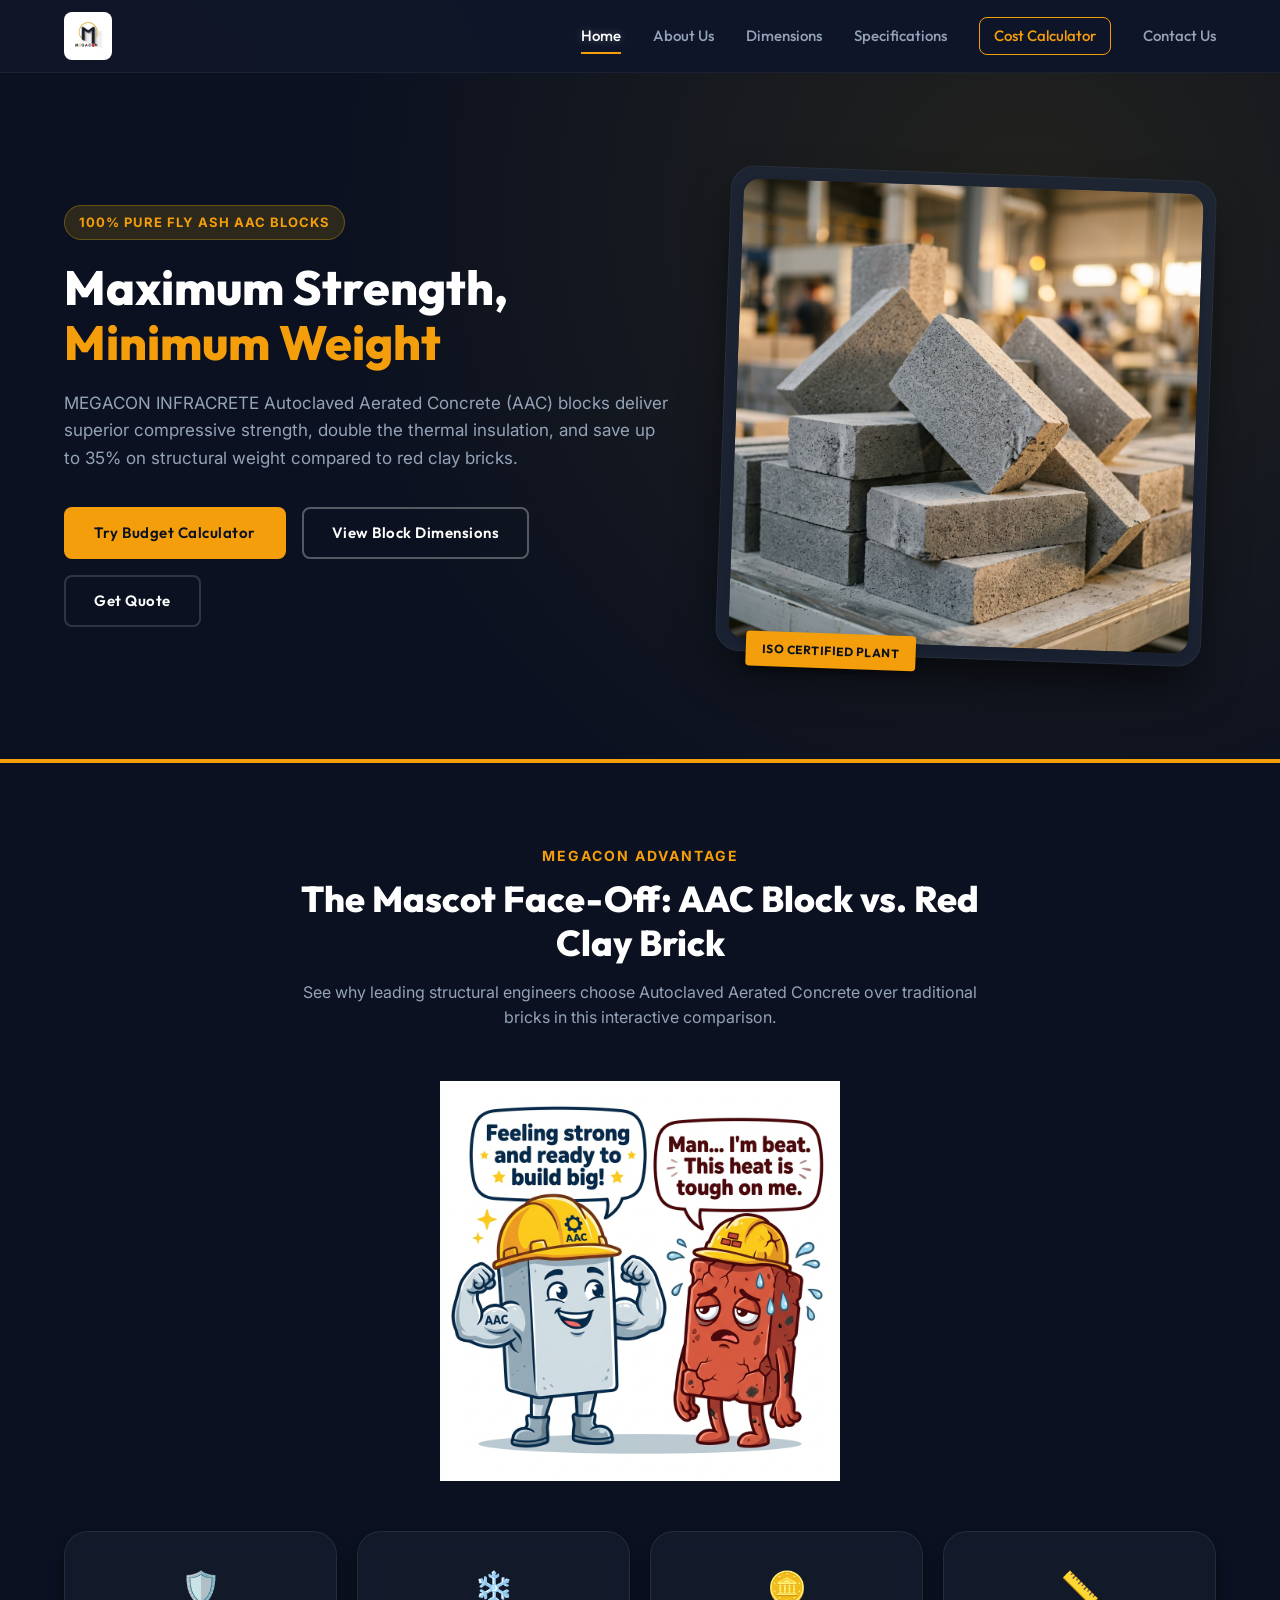
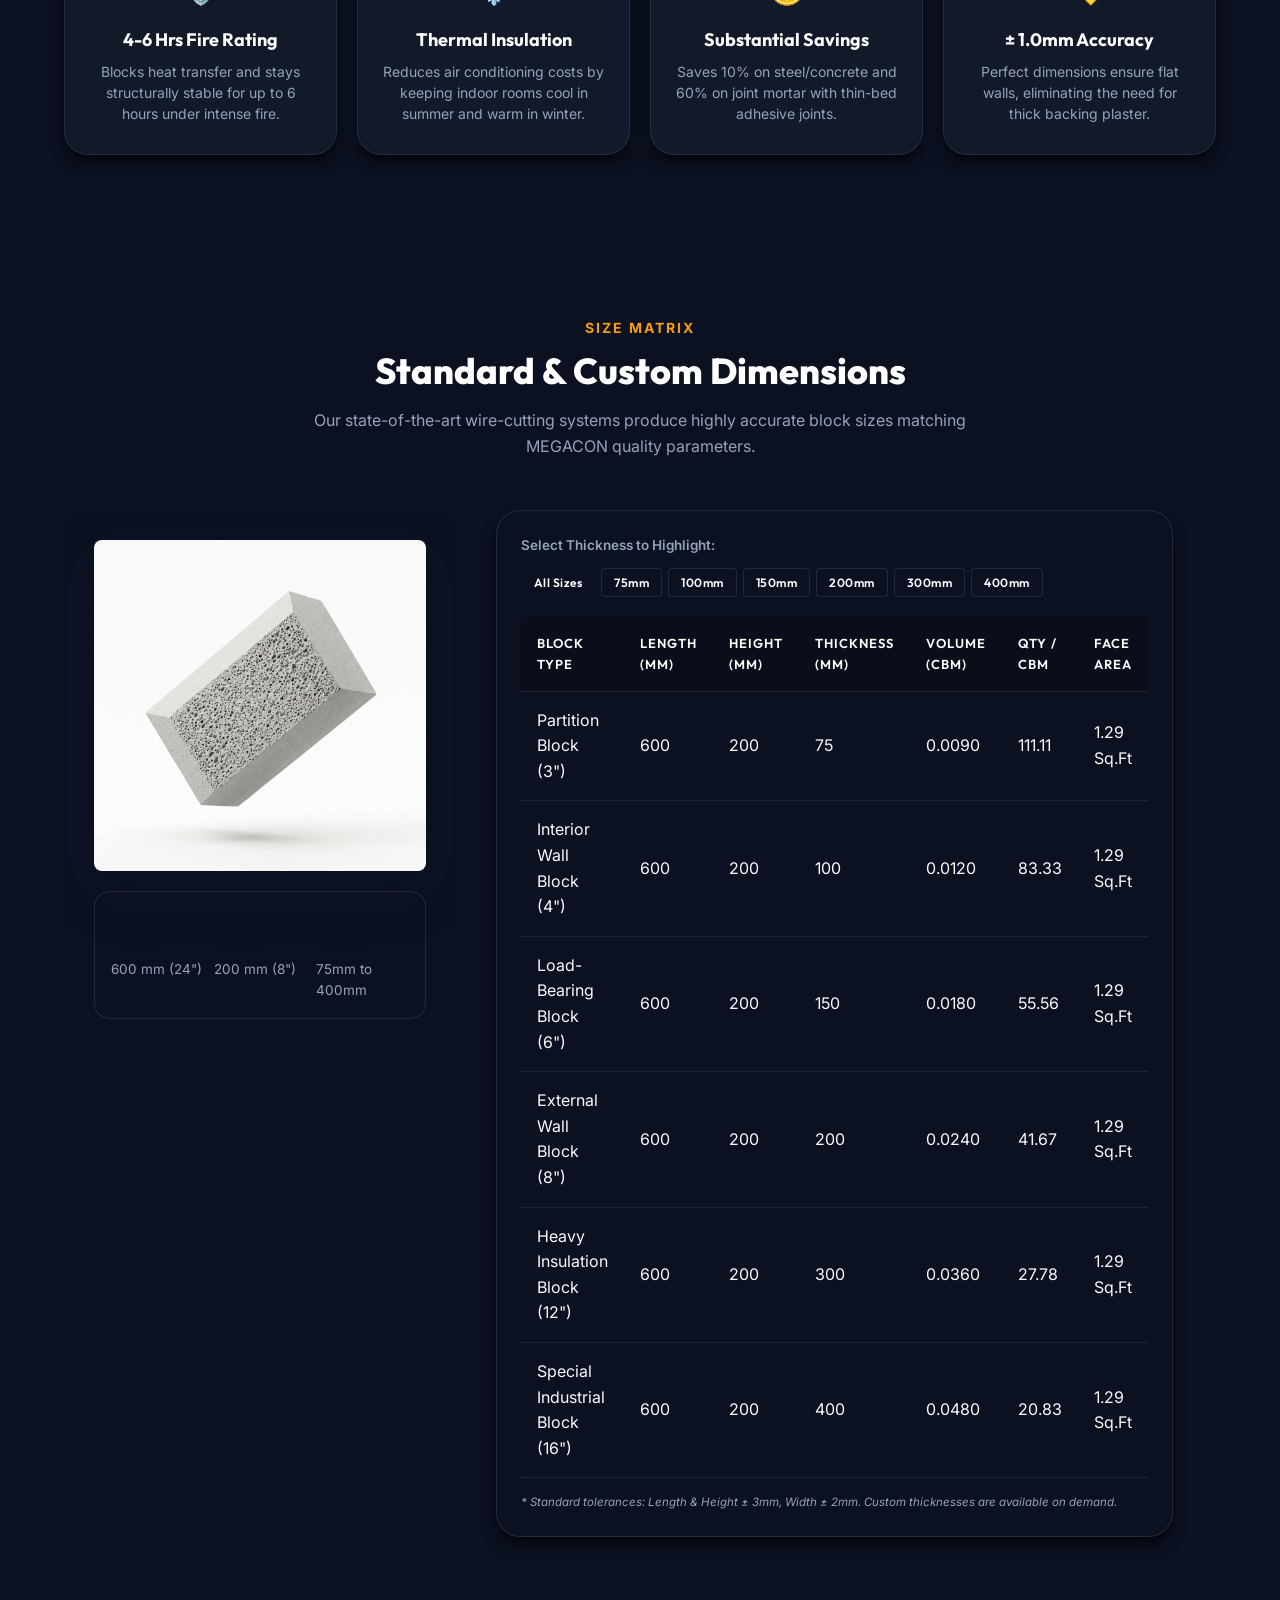
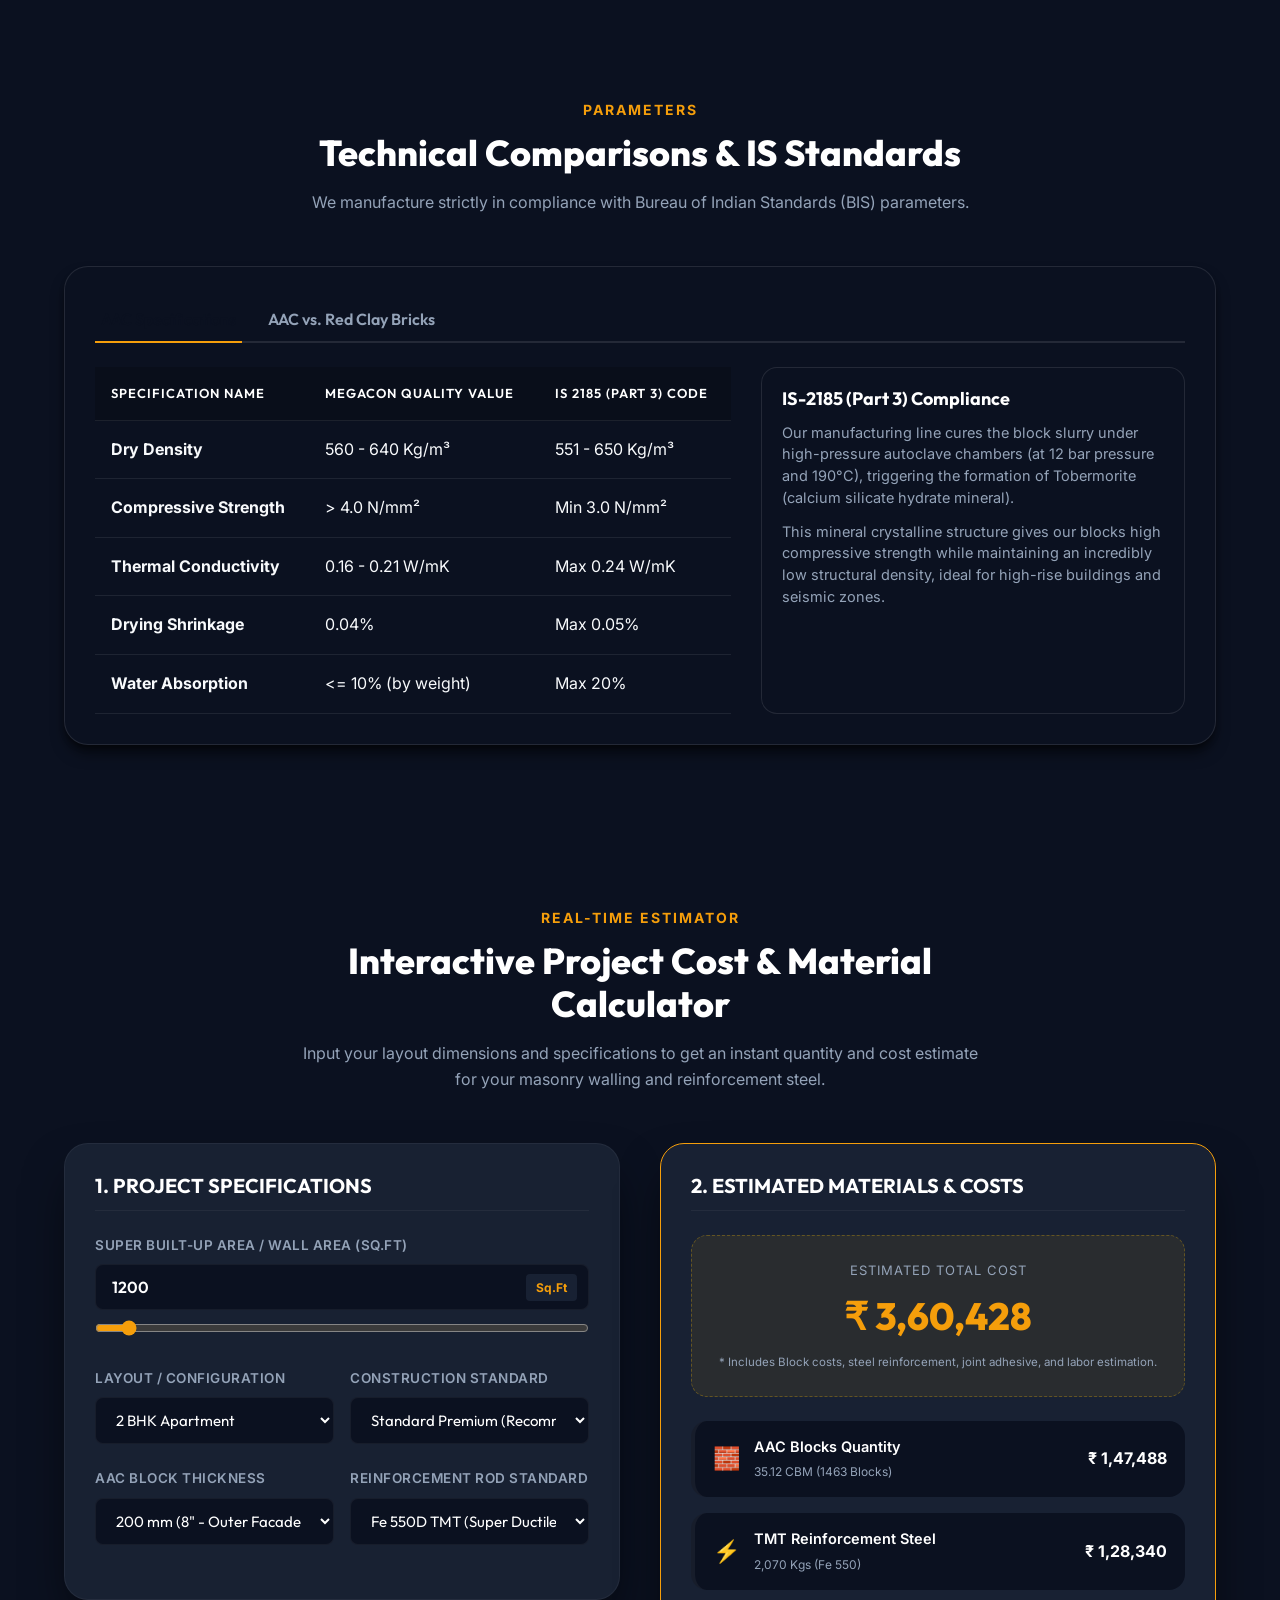
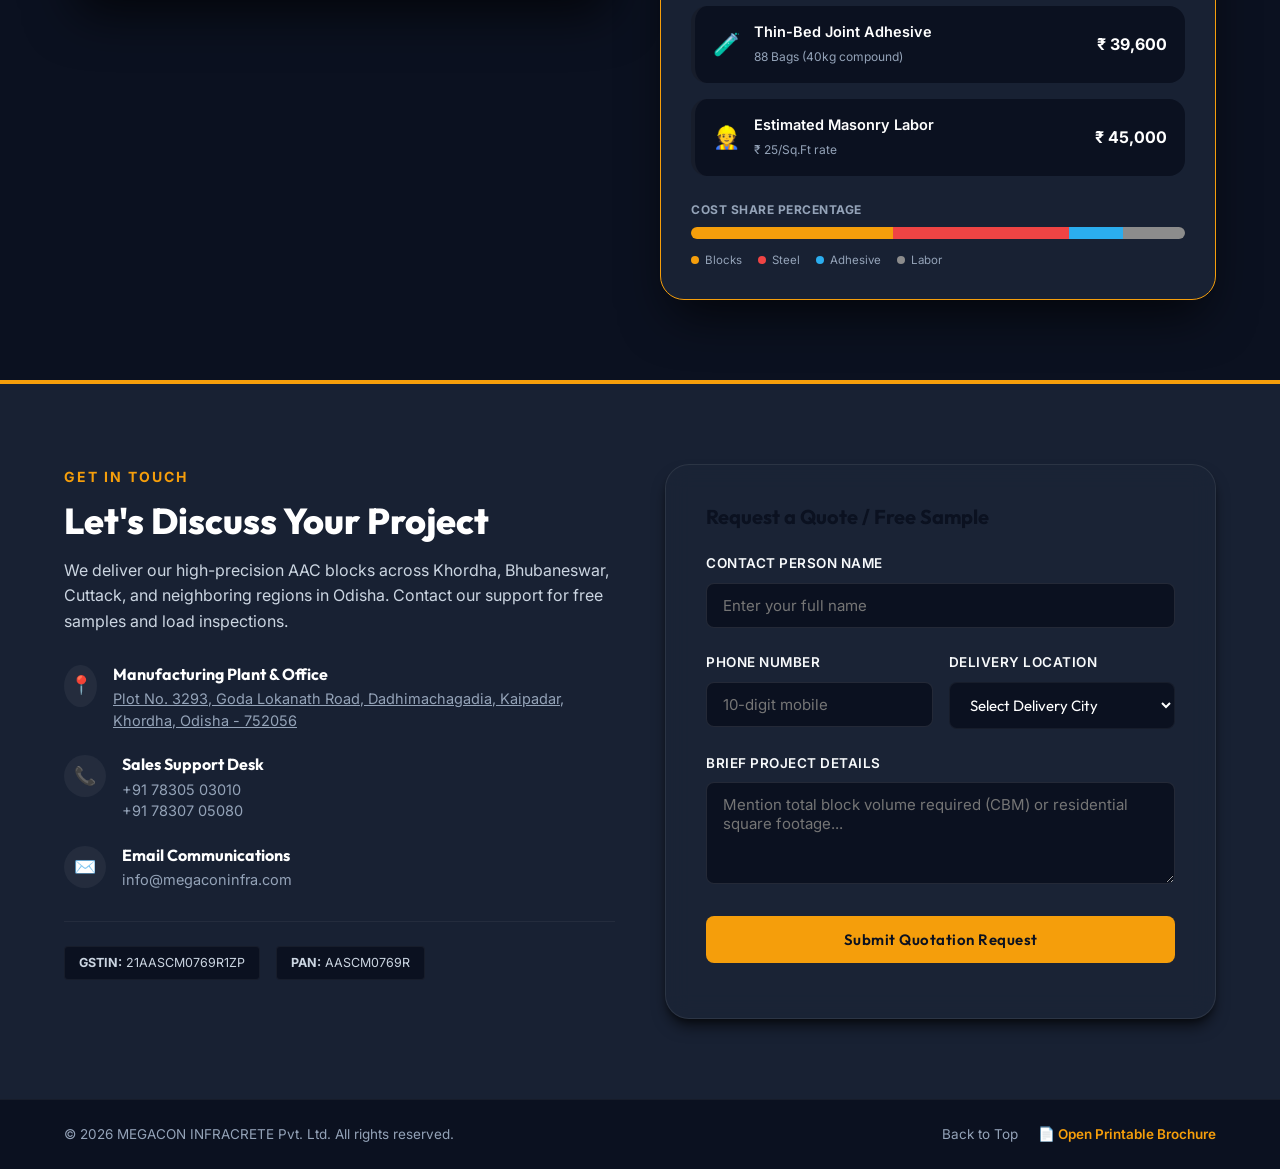
==== index.html @ b3fc3341 "Restrict phone field to only numbers" ====
<!DOCTYPE html>
<html lang="en">
<head>
  <meta charset="UTF-8">
  <meta name="viewport" content="width=device-width, initial-scale=1.0">
  <meta name="description" content="MEGACON INFRACRETE Pvt. Ltd. - Autoclaved Aerated Concrete (AAC) Blocks Manufacturer in Khordha, Odisha. High Compressive Strength & Thermal Insulation.">
  <title>MEGACON INFRACRETE | Premium AAC Blocks Manufacturer</title>
  <!-- Google Fonts -->
  <link rel="preconnect" href="https://fonts.googleapis.com">
  <link rel="preconnect" href="https://fonts.gstatic.com" crossorigin>
  <link href="https://fonts.googleapis.com/css2?family=Outfit:wght@300;400;500;600;700;800&family=Inter:wght@300;400;500;600;700&display=swap" rel="stylesheet">
  <!-- Stylesheet -->
  <link rel="stylesheet" href="./css/style.css">
</head>
<body>

  <!-- Header / Navigation -->
  <header class="main-header">
    <div class="container header-container">
      <a href="#" class="logo-link">
        <img src="./assets/logo.jpeg" alt="MEGACON INFRACRETE Logo" class="nav-logo" id="logo-img">
      </a>
      <nav class="navbar" id="navbar">
        <a href="#hero" class="nav-item active">Home</a>
        <a href="#about" class="nav-item">About Us</a>
        <a href="#products" class="nav-item">Dimensions</a>
        <a href="#tech-specs" class="nav-item">Specifications</a>
        <a href="#calculator" class="nav-item calc-nav-btn">Cost Calculator</a>
        <a href="#contact" class="nav-item">Contact Us</a>
      </nav>
      <button class="menu-toggle" id="menu-toggle" aria-label="Toggle menu">
        <span></span>
        <span></span>
        <span></span>
      </button>
    </div>
  </header>

  <!-- Premium Background Orbs -->
  <div class="bg-orb orb-1"></div>
  <div class="bg-orb orb-2"></div>
  
  <!-- Hero Section -->
  <section class="hero-section glass-section" id="hero">
    <div class="hero-bg-overlay"></div>
    <div class="container hero-container">
      <div class="hero-content">
        <span class="hero-badge">100% Pure Fly Ash AAC Blocks</span>
        <h1 class="hero-title">Maximum Strength, <br><span class="highlight-text">Minimum Weight</span></h1>
        <p class="hero-description">MEGACON INFRACRETE Autoclaved Aerated Concrete (AAC) blocks deliver superior compressive strength, double the thermal insulation, and save up to 35% on structural weight compared to red clay bricks.</p>
        <div class="hero-actions">
          <a href="#calculator" class="btn btn-primary">Try Budget Calculator</a>
          <a href="#products" class="btn btn-outline">View Block Dimensions</a>
          <a href="#contact" class="btn btn-outline" style="border-color: rgba(255,255,255,0.15);">Get Quote</a>
        </div>
      </div>
      <div class="hero-visual">
        <div class="hero-card">
          <img src="./assets/hero_blocks_premium.png" alt="MEGACON Premium AAC Blocks Stack" class="hero-img">
          <div class="hero-card-badge">ISO Certified Plant</div>
        </div>
      </div>
    </div>
  </section>

  <!-- Mascot Comparison Section -->
  <section class="mascot-section fade-in glass-section" id="about">
    <div class="container">
      <div class="section-header text-center">
        <span class="section-subtitle">MEGACON Advantage</span>
        <h2 class="section-title">The Mascot Face-Off: AAC Block vs. Red Clay Brick</h2>
        <p class="section-description">See why leading structural engineers choose Autoclaved Aerated Concrete over traditional bricks in this interactive comparison.</p>
      </div>

      <!-- Mascot Image Only -->
      <div class="mascot-image-only-container" style="display: flex; justify-content: center; align-items: center; width: 100%; margin-bottom: 50px;">
        <img src="./assets/mascot_conversation.png" alt="MEGACON Mascots Conversation" style="max-width: 100%; max-height: 400px; object-fit: contain;">
      </div>

      <!-- Feature Rings -->
      <div class="features-grid">
        <div class="feature-card">
          <div class="feature-icon">🛡️</div>
          <h3>4-6 Hrs Fire Rating</h3>
          <p>Blocks heat transfer and stays structurally stable for up to 6 hours under intense fire.</p>
        </div>
        <div class="feature-card">
          <div class="feature-icon">❄️</div>
          <h3>Thermal Insulation</h3>
          <p>Reduces air conditioning costs by keeping indoor rooms cool in summer and warm in winter.</p>
        </div>
        <div class="feature-card">
          <div class="feature-icon">🪙</div>
          <h3>Substantial Savings</h3>
          <p>Saves 10% on steel/concrete and 60% on joint mortar with thin-bed adhesive joints.</p>
        </div>
        <div class="feature-card">
          <div class="feature-icon">📏</div>
          <h3>&plusmn; 1.0mm Accuracy</h3>
          <p>Perfect dimensions ensure flat walls, eliminating the need for thick backing plaster.</p>
        </div>
      </div>
    </div>
  </section>

  <!-- Dimensions Section -->
  <section class="products-section fade-in glass-section" id="products">
    <div class="container">
      <div class="section-header text-center">
        <span class="section-subtitle">Size Matrix</span>
        <h2 class="section-title">Standard & Custom Dimensions</h2>
        <p class="section-description">Our state-of-the-art wire-cutting systems produce highly accurate block sizes matching MEGACON quality parameters.</p>
      </div>

      <div class="dimensions-interactive-grid">
        <div class="dimensions-visual-card transparent-bg">
          <img src="./assets/aac_block_transparent.png" alt="AAC Block Dimensions" class="block-visual transparent-block">
          <div class="block-details-overlay">
            <h4>MEGACON Block Spec</h4>
            <ul>
              <li><strong>Length:</strong> 600 mm (24")</li>
              <li><strong>Height:</strong> 200 mm (8")</li>
              <li><strong>Widths:</strong> 75mm to 400mm</li>
            </ul>
          </div>
        </div>

        <div class="dimensions-table-card">
          <div class="table-actions">
            <span class="table-info-txt">Select Thickness to Highlight:</span>
            <div class="btn-group-toggle" id="dimension-select-btns">
              <button class="btn btn-xs active" data-width="all">All Sizes</button>
              <button class="btn btn-xs" data-width="75">75mm</button>
              <button class="btn btn-xs" data-width="100">100mm</button>
              <button class="btn btn-xs" data-width="150">150mm</button>
              <button class="btn btn-xs" data-width="200">200mm</button>
              <button class="btn btn-xs" data-width="300">300mm</button>
              <button class="btn btn-xs" data-width="400">400mm</button>
            </div>
          </div>

          <div class="table-wrapper">
            <table class="data-table" id="dimensions-table">
              <thead>
                <tr>
                  <th>Block Type</th>
                  <th>Length (mm)</th>
                  <th>Height (mm)</th>
                  <th>Thickness (mm)</th>
                  <th>Volume (CBM)</th>
                  <th>Qty / CBM</th>
                  <th>Face Area</th>
                </tr>
              </thead>
              <tbody>
                <tr data-width="75">
                  <td>Partition Block (3")</td>
                  <td>600</td>
                  <td>200</td>
                  <td>75</td>
                  <td>0.0090</td>
                  <td>111.11</td>
                  <td>1.29 Sq.Ft</td>
                </tr>
                <tr data-width="100">
                  <td>Interior Wall Block (4")</td>
                  <td>600</td>
                  <td>200</td>
                  <td>100</td>
                  <td>0.0120</td>
                  <td>83.33</td>
                  <td>1.29 Sq.Ft</td>
                </tr>
                <tr data-width="150">
                  <td>Load-Bearing Block (6")</td>
                  <td>600</td>
                  <td>200</td>
                  <td>150</td>
                  <td>0.0180</td>
                  <td>55.56</td>
                  <td>1.29 Sq.Ft</td>
                </tr>
                <tr data-width="200">
                  <td>External Wall Block (8")</td>
                  <td>600</td>
                  <td>200</td>
                  <td>200</td>
                  <td>0.0240</td>
                  <td>41.67</td>
                  <td>1.29 Sq.Ft</td>
                </tr>
                <tr data-width="300">
                  <td>Heavy Insulation Block (12")</td>
                  <td>600</td>
                  <td>200</td>
                  <td>300</td>
                  <td>0.0360</td>
                  <td>27.78</td>
                  <td>1.29 Sq.Ft</td>
                </tr>
                <tr data-width="400">
                  <td>Special Industrial Block (16")</td>
                  <td>600</td>
                  <td>200</td>
                  <td>400</td>
                  <td>0.0480</td>
                  <td>20.83</td>
                  <td>1.29 Sq.Ft</td>
                </tr>
              </tbody>
            </table>
          </div>
          <div class="table-footnote">
            * Standard tolerances: Length & Height &plusmn; 3mm, Width &plusmn; 2mm. Custom thicknesses are available on demand.
          </div>
        </div>
      </div>
    </div>
  </section>

  <!-- Technical Specs Tab Panel -->
  <section class="tech-section fade-in glass-section" id="tech-specs">
    <div class="container">
      <div class="section-header text-center">
        <span class="section-subtitle">Parameters</span>
        <h2 class="section-title">Technical Comparisons & IS Standards</h2>
        <p class="section-description">We manufacture strictly in compliance with Bureau of Indian Standards (BIS) parameters.</p>
      </div>

      <div class="tech-tab-container">
        <div class="tabs-nav">
          <button class="tab-btn active" data-target="tab-properties">AAC Specifications</button>
          <button class="tab-btn" data-target="tab-comparisons">AAC vs. Red Clay Bricks</button>
        </div>

        <div class="tab-content active" id="tab-properties">
          <div class="tab-grid">
            <div class="table-wrapper">
              <table class="data-table">
                <thead>
                  <tr>
                    <th>Specification Name</th>
                    <th>MEGACON Quality Value</th>
                    <th>IS 2185 (Part 3) Code</th>
                  </tr>
                </thead>
                <tbody>
                  <tr>
                    <td><strong>Dry Density</strong></td>
                    <td>560 - 640 Kg/m³</td>
                    <td>551 - 650 Kg/m³</td>
                  </tr>
                  <tr>
                    <td><strong>Compressive Strength</strong></td>
                    <td>&gt; 4.0 N/mm²</td>
                    <td>Min 3.0 N/mm²</td>
                  </tr>
                  <tr>
                    <td><strong>Thermal Conductivity</strong></td>
                    <td>0.16 - 0.21 W/mK</td>
                    <td>Max 0.24 W/mK</td>
                  </tr>
                  <tr>
                    <td><strong>Drying Shrinkage</strong></td>
                    <td>0.04%</td>
                    <td>Max 0.05%</td>
                  </tr>
                  <tr>
                    <td><strong>Water Absorption</strong></td>
                    <td>&lt;= 10% (by weight)</td>
                    <td>Max 20%</td>
                  </tr>
                </tbody>
              </table>
            </div>
            <div class="spec-notes-box">
              <h3>IS-2185 (Part 3) Compliance</h3>
              <p>Our manufacturing line cures the block slurry under high-pressure autoclave chambers (at 12 bar pressure and 190°C), triggering the formation of Tobermorite (calcium silicate hydrate mineral).</p>
              <p>This mineral crystalline structure gives our blocks high compressive strength while maintaining an incredibly low structural density, ideal for high-rise buildings and seismic zones.</p>
            </div>
          </div>
        </div>

        <div class="tab-content" id="tab-comparisons">
          <div class="table-wrapper">
            <table class="data-table">
              <thead>
                <tr>
                  <th>Parameters</th>
                  <th>MEGACON AAC Blocks</th>
                  <th>Conventional Red Clay Bricks</th>
                </tr>
              </thead>
              <tbody>
                <tr>
                  <td><strong>Size Precision</strong></td>
                  <td class="better-cell">Excellent (&plusmn;1.0mm variation)</td>
                  <td class="worse-cell">Poor (&plusmn;3.15mm variation)</td>
                </tr>
                <tr>
                  <td><strong>Compressive Strength</strong></td>
                  <td class="better-cell">3.5 - 4.5 N/mm² (High)</td>
                  <td class="worse-cell">2.5 - 3.0 N/mm² (Moderate)</td>
                </tr>
                <tr>
                  <td><strong>Thermal Insulation</strong></td>
                  <td class="better-cell">0.16 - 0.21 W/mK (Very Low - Insulating)</td>
                  <td class="worse-cell">0.81 W/mK (High - Conductive)</td>
                </tr>
                <tr>
                  <td><strong>Self Weight (Density)</strong></td>
                  <td class="better-cell">560 - 640 kg/m³ (Lightweight)</td>
                  <td class="worse-cell">1950 - 2000 kg/m³ (Heavyweight)</td>
                </tr>
                <tr>
                  <td><strong>Fire Resistance</strong></td>
                  <td class="better-cell">4 to 6 Hours (Based on width)</td>
                  <td class="worse-cell">Up to 2 Hours only</td>
                </tr>
                <tr>
                  <td><strong>Water Absorption</strong></td>
                  <td class="better-cell">&lt; 10% of dry weight</td>
                  <td class="worse-cell">15% - 20% of dry weight</td>
                </tr>
                <tr>
                  <td><strong>Acoustic Insulation</strong></td>
                  <td class="better-cell">Blocks 38 to 44 dB</td>
                  <td class="worse-cell">Blocks 30 to 34 dB</td>
                </tr>
              </tbody>
            </table>
          </div>
        </div>
      </div>
    </div>
  </section>

  <!-- Interactive Budget Calculator Section -->
  <section class="calculator-section fade-in glass-section" id="calculator">
    <div class="container">
      <div class="section-header text-center">
        <span class="section-subtitle">Real-Time Estimator</span>
        <h2 class="section-title">Interactive Project Cost & Material Calculator</h2>
        <p class="section-description">Input your layout dimensions and specifications to get an instant quantity and cost estimate for your masonry walling and reinforcement steel.</p>
      </div>

      <div class="calculator-container">
        <!-- Input Form Panel -->
        <div class="calc-inputs-panel">
          <h3 class="calc-panel-title">1. Project Specifications</h3>
          
          <div class="input-group">
            <label for="calc-area">Super Built-up Area / Wall Area (Sq.Ft)</label>
            <div class="input-with-badge">
              <input type="number" id="calc-area" value="1200" min="100" max="100000" step="50">
              <span class="field-badge">Sq.Ft</span>
            </div>
            <input type="range" id="calc-area-range" min="100" max="20000" step="100" value="1200" class="slider-range">
          </div>

          <div class="input-grid">
            <div class="input-group">
              <label for="calc-bhk">Layout / Configuration</label>
              <select id="calc-bhk">
                <option value="1">1 BHK Apartment</option>
                <option value="2" selected>2 BHK Apartment</option>
                <option value="3">3 BHK Apartment / House</option>
                <option value="4">4 BHK Independent House</option>
                <option value="custom">Custom Layout (Enter manually)</option>
              </select>
            </div>
            <div class="input-group">
              <label for="calc-standard">Construction Standard</label>
              <select id="calc-standard">
                <option value="economy">Economy Grade (Standard specs)</option>
                <option value="standard" selected>Standard Premium (Recommended)</option>
                <option value="luxury">Luxury / Commercial (Reinforced)</option>
              </select>
            </div>
          </div>

          <div class="input-grid" id="custom-rooms-box" style="display: none;">
            <div class="input-group">
              <label for="calc-bedrooms">Bedrooms Count</label>
              <input type="number" id="calc-bedrooms" value="2" min="1" max="20">
            </div>
            <div class="input-group">
              <label for="calc-kitchens">Kitchens Count</label>
              <input type="number" id="calc-kitchens" value="1" min="1" max="10">
            </div>
          </div>

          <div class="input-grid">
            <div class="input-group">
              <label for="calc-block-width">AAC Block Thickness</label>
              <select id="calc-block-width">
                <option value="100">100 mm (4" - Partition Walls)</option>
                <option value="150">150 mm (6" - Main Inner Walls)</option>
                <option value="200" selected>200 mm (8" - Outer Facade Walls)</option>
                <option value="300">300 mm (12" - Max Insulation)</option>
              </select>
            </div>
            <div class="input-group">
              <label for="calc-rod">Reinforcement Rod Standard</label>
              <select id="calc-rod">
                <option value="500">Fe 500 TMT (Standard)</option>
                <option value="550" selected>Fe 550D TMT (Super Ductile)</option>
                <option value="600">Fe 600 TMT (Heavy Structural)</option>
              </select>
            </div>
          </div>
        </div>

        <!-- Output Result Panel -->
        <div class="calc-results-panel">
          <h3 class="calc-panel-title text-yellow">2. Estimated Materials & Costs</h3>

          <div class="results-main-summary">
            <div class="summary-lbl">Estimated Total Cost</div>
            <div class="summary-val" id="total-price-lbl">&#8377; 1,84,600</div>
            <p class="summary-note">* Includes Block costs, steel reinforcement, joint adhesive, and labor estimation.</p>
          </div>

          <div class="results-list">
            <div class="result-item">
              <div class="result-lbl-group">
                <span class="result-icon">🧱</span>
                <div>
                  <span class="result-title">AAC Blocks Quantity</span>
                  <span class="result-detail-txt" id="block-cbm-lbl">14.4 CBM (600 Blocks)</span>
                </div>
              </div>
              <span class="result-val" id="block-price-lbl">&#8377; 57,600</span>
            </div>

            <div class="result-item">
              <div class="result-lbl-group">
                <span class="result-icon">⚡</span>
                <div>
                  <span class="result-title">TMT Reinforcement Steel</span>
                  <span class="result-detail-txt" id="steel-kg-lbl">1,820 Kgs (Fe 550D)</span>
                </div>
              </div>
              <span class="result-val" id="steel-price-lbl">&#8377; 1,00,100</span>
            </div>

            <div class="result-item">
              <div class="result-lbl-group">
                <span class="result-icon">🧪</span>
                <div>
                  <span class="result-title">Thin-Bed Joint Adhesive</span>
                  <span class="result-detail-txt" id="adhesive-bags-lbl">36 Bags (40kg each)</span>
                </div>
              </div>
              <span class="result-val" id="adhesive-price-lbl">&#8377; 16,200</span>
            </div>

            <div class="result-item">
              <div class="result-lbl-group">
                <span class="result-icon">👷</span>
                <div>
                  <span class="result-title">Estimated Masonry Labor</span>
                  <span class="result-detail-txt" id="labor-rate-lbl">&#8377; 25/Sq.Ft rate</span>
                </div>
              </div>
              <span class="result-val" id="labor-price-lbl">&#8377; 30,000</span>
            </div>
          </div>

          <!-- Cost Bar Chart -->
          <div class="cost-breakdown-chart">
            <div class="chart-header">
              <span>Cost Share Percentage</span>
            </div>
            <div class="stacked-bar">
              <div class="bar-slice bg-yellow" id="bar-slice-blocks" style="width: 30%;" title="Blocks"></div>
              <div class="bar-slice bg-red" id="bar-slice-steel" style="width: 50%;" title="Steel"></div>
              <div class="bar-slice bg-blue" id="bar-slice-adhesive" style="width: 10%;" title="Adhesive"></div>
              <div class="bar-slice bg-grey" id="bar-slice-labor" style="width: 10%;" title="Labor"></div>
            </div>
            <div class="chart-legend">
              <span class="legend-item"><span class="legend-dot bg-yellow"></span>Blocks</span>
              <span class="legend-item"><span class="legend-dot bg-red"></span>Steel</span>
              <span class="legend-item"><span class="legend-dot bg-blue"></span>Adhesive</span>
              <span class="legend-item"><span class="legend-dot bg-grey"></span>Labor</span>
            </div>
          </div>
        </div>
      </div>
    </div>
  </section>

  <!-- Contact Us Section -->
  <section class="contact-section fade-in glass-section" id="contact">
    <div class="container contact-grid">
      <div class="contact-info-panel">
        <span class="section-subtitle">Get in Touch</span>
        <h2 class="section-title text-white">Let's Discuss Your Project</h2>
        <p class="contact-p-desc">We deliver our high-precision AAC blocks across Khordha, Bhubaneswar, Cuttack, and neighboring regions in Odisha. Contact our support for free samples and load inspections.</p>

        <div class="contact-details-wrap">
          <div class="contact-detail-item">
            <span class="detail-icon">📍</span>
            <div>
              <h4>Manufacturing Plant & Office</h4>
              <p><a href="https://www.google.com/maps/search/?api=1&query=MEGACON+INFRACRETE+PVT.+LTD.+Plot+No.+3293,+Goda+Lokanath+Road,+Dadhimachagadia,+Kaipadar,+Khordha,+Odisha+-+752056" target="_blank" style="color: #94A3B8; text-decoration: underline; transition: color 0.3s;" onmouseover="this.style.color='#F59E0B'" onmouseout="this.style.color='#94A3B8'">Plot No. 3293, Goda Lokanath Road, Dadhimachagadia, Kaipadar, Khordha, Odisha - 752056</a></p>
            </div>
          </div>
          <div class="contact-detail-item">
            <span class="detail-icon">📞</span>
            <div>
              <h4>Sales Support Desk</h4>
              <p><a href="tel:+917830503010">+91 78305 03010</a></p>
              <p><a href="tel:+917830705080">+91 78307 05080</a></p>
            </div>
          </div>
          <div class="contact-detail-item">
            <span class="detail-icon">✉️</span>
            <div>
              <h4>Email Communications</h4>
              <p><a href="mailto:info@megaconinfra.com">info@megaconinfra.com</a></p>
            </div>
          </div>
        </div>

        <div class="company-tax-badges">
          <span><strong>GSTIN:</strong> 21AASCM0769R1ZP</span>
          <span><strong>PAN:</strong> AASCM0769R</span>
        </div>
      </div>

      <div class="contact-form-panel">
        <h3>Request a Quote / Free Sample</h3>
        <form class="quote-form" id="quote-form" action="https://formspree.io/f/mldnkgoe" method="POST">
          <input type="hidden" name="_subject" value="New MEGACON Quotation Request">
          <div class="input-group">
            <label for="form-name">Contact Person Name</label>
            <input type="text" id="form-name" name="name" placeholder="Enter your full name" required>
          </div>
          <div class="input-grid">
            <div class="input-group">
              <label for="form-phone">Phone Number</label>
              <input type="tel" id="form-phone" name="phone" placeholder="10-digit mobile" pattern="[0-9]{10}" title="Please enter exactly 10 digits" maxlength="10" required>
            </div>
            <div class="input-group">
              <label for="form-site">Delivery Location</label>
              <select id="form-site" name="location" required>
                <option value="" disabled selected>Select Delivery City</option>
                <option value="Bhubaneswar">Bhubaneswar</option>
                <option value="Cuttack">Cuttack</option>
                <option value="Khordha">Khordha</option>
                <option value="Puri">Puri</option>
                <option value="Rourkela">Rourkela</option>
                <option value="Berhampur">Berhampur</option>
                <option value="Sambalpur">Sambalpur</option>
                <option value="Balasore">Balasore</option>
                <option value="Bhadrak">Bhadrak</option>
                <option value="Baripada">Baripada</option>
                <option value="Jharsuguda">Jharsuguda</option>
                <option value="Angul">Angul</option>
                <option value="Nayagarh">Nayagarh</option>
                <option value="Dhenkanal">Dhenkanal</option>
                <option value="Other">Other (Odisha)</option>
              </select>
            </div>
          </div>
          <div class="input-group">
            <label for="form-requirement">Brief Project Details</label>
            <textarea id="form-requirement" name="requirement" rows="4" placeholder="Mention total block volume required (CBM) or residential square footage..." required></textarea>
          </div>
          <button type="submit" class="btn btn-primary btn-block">Submit Quotation Request</button>
        </form>
        <div class="form-feedback-message" id="form-feedback"></div>
      </div>
    </div>
  </section>

  <!-- Footer -->
  <footer class="footer-bottom">
    <div class="container footer-bottom-flex">
      <p>&copy; 2026 MEGACON INFRACRETE Pvt. Ltd. All rights reserved.</p>
      <div class="footer-bottom-links">
        <a href="#hero">Back to Top</a>
        <a href="../brochure/index.html" target="_blank" class="brochure-download-link">📄 Open Printable Brochure</a>
      </div>
    </div>
  </footer>

  <!-- Javascript -->
  <script src="./js/app.js?v=3"></script>
</body>
</html>
---- css/style.css ----
/* ==========================================================================
   MEGACON INFRACRETE DESIGN SYSTEM & BASE STYLES
   ========================================================================== */

:root {
  /* Premium Dark Glassmorphic Theme */
  --hue: 220;
  --primary-color: #0B1120;
  --primary-light: rgba(30, 41, 59, 0.7);
  --secondary-color: #F59E0B; /* Vibrant Amber */
  --secondary-light: #FCD34D;
  --accent-red: #EF4444;
  --accent-red-light: #F87171;
  
  --bg-white: #0B1120; /* Make background dark for premium look */
  --bg-light: #0B1120;
  --bg-dark-panel: rgba(15, 23, 42, 0.6);
  
  --text-dark: #F8FAFC; /* Light text for dark background */
  --text-muted: #94A3B8;
  --text-white: #FFFFFF;
  
  --border-color: rgba(255, 255, 255, 0.1);
  --border-dark: rgba(255, 255, 255, 0.05);
  --border-focus: #F59E0B;
  
  /* Layout tokens */
  --transition-smooth: all 0.4s cubic-bezier(0.4, 0, 0.2, 1);
  --shadow-sm: 0 4px 6px -1px rgba(0, 0, 0, 0.5);
  --shadow-md: 0 10px 15px -3px rgba(0, 0, 0, 0.6), 0 4px 6px -2px rgba(0, 0, 0, 0.4);
  --shadow-lg: 0 25px 50px -12px rgba(0, 0, 0, 0.7);
  --shadow-glow: 0 0 30px rgba(245, 158, 11, 0.4);
  --glass-bg: rgba(30, 41, 59, 0.4);
  --glass-border: rgba(255, 255, 255, 0.08);
  
  --radius-sm: 8px;
  --radius-md: 16px;
  --radius-lg: 24px;
}

/* Reset */
*, *::before, *::after {
  box-sizing: border-box;
  margin: 0;
  padding: 0;
}

html {
  scroll-behavior: smooth;
}

body {
  font-family: 'Inter', sans-serif;
  color: var(--text-dark);
  background-color: var(--bg-white);
  line-height: 1.6;
  font-size: 16px;
  overflow-x: hidden;
}

h1, h2, h3, h4, h5, h6 {
  font-family: 'Outfit', sans-serif;
  font-weight: 700;
  line-height: 1.2;
  color: var(--text-white);
}

/* Background Orbs */
.bg-orb {
  position: absolute;
  border-radius: 50%;
  filter: blur(100px);
  z-index: 0;
  pointer-events: none;
  animation: floatOrb 20s infinite alternate ease-in-out;
}
.orb-1 {
  width: 600px;
  height: 600px;
  background: rgba(245, 158, 11, 0.15); /* Amber glow */
  top: -100px;
  left: -200px;
}
.orb-2 {
  width: 500px;
  height: 500px;
  background: rgba(59, 130, 246, 0.15); /* Blue glow */
  bottom: 20%;
  right: -100px;
  animation-delay: -5s;
}

@keyframes floatOrb {
  0% { transform: translate(0, 0) scale(1); }
  50% { transform: translate(50px, 100px) scale(1.1); }
  100% { transform: translate(-50px, -50px) scale(0.9); }
}

.glass-section {
  position: relative;
  z-index: 1;
}

img {
  max-width: 100%;
  height: auto;
  display: block;
}

a {
  color: var(--secondary-color);
  text-decoration: none;
  transition: var(--transition-smooth);
}

a:hover {
  color: var(--secondary-light);
}

.container {
  width: 100%;
  max-width: 1200px;
  margin: 0 auto;
  padding: 0 24px;
}

/* Common Section Layout */
section {
  padding: 80px 0;
  position: relative;
}

.section-header {
  margin-bottom: 50px;
  max-width: 700px;
}

.section-header.text-center {
  margin-left: auto;
  margin-right: auto;
  text-align: center;
}

.section-subtitle {
  font-size: 14px;
  font-weight: 700;
  text-transform: uppercase;
  color: var(--secondary-color);
  letter-spacing: 2px;
  display: inline-block;
  margin-bottom: 10px;
}

.section-title {
  font-size: 36px;
  font-weight: 800;
  margin-bottom: 16px;
}

.section-description {
  color: var(--text-muted);
  font-size: 16px;
}

/* Buttons */
.btn {
  display: inline-flex;
  align-items: center;
  justify-content: center;
  padding: 12px 28px;
  font-family: 'Outfit', sans-serif;
  font-weight: 600;
  font-size: 15px;
  border-radius: var(--radius-sm);
  border: 2px solid transparent;
  cursor: pointer;
  transition: var(--transition-smooth);
  letter-spacing: 0.5px;
}

.btn-primary {
  background-color: var(--secondary-color);
  color: var(--primary-color);
}

.btn-primary:hover {
  background-color: var(--secondary-light);
  transform: translateY(-2px);
  box-shadow: var(--shadow-glow);
  color: var(--primary-color);
}

.btn-outline {
  border-color: rgba(255, 255, 255, 0.3);
  color: var(--text-white);
  background-color: transparent;
}

.btn-outline:hover {
  background-color: var(--text-white);
  color: var(--primary-color);
  border-color: var(--text-white);
  transform: translateY(-2px);
}

.btn-sm {
  padding: 8px 16px;
  font-size: 13px;
}

.btn-xs {
  padding: 6px 12px;
  font-size: 12px;
  border: 1px solid var(--border-color);
  background: var(--bg-white);
  color: var(--text-dark);
  border-radius: 4px;
}

.btn-xs.active {
  background-color: var(--primary-color);
  color: var(--text-white);
  border-color: var(--primary-color);
}

.btn-yellow {
  background-color: var(--secondary-color);
  color: var(--primary-color);
}

.btn-block {
  width: 100%;
  display: flex;
}

/* Group Button */
.btn-group-toggle {
  display: flex;
  flex-wrap: wrap;
  gap: 6px;
}

/* ==========================================================================
   HEADER / NAVIGATION
   ========================================================================== */

.main-header {
  position: sticky;
  top: 0;
  background-color: rgba(15, 23, 42, 0.95); /* Semi transparent navy */
  backdrop-filter: blur(10px);
  border-bottom: 1px solid var(--border-dark);
  z-index: 1000;
  padding: 12px 0;
  transition: var(--transition-smooth);
}

.header-container {
  display: flex;
  justify-content: space-between;
  align-items: center;
}

.logo-link img {
  height: 48px;
  object-fit: contain;
  background: white;
  padding: 6px;
  border-radius: var(--radius-sm);
  transition: var(--transition-smooth);
}

.logo-link img:hover {
  transform: scale(1.03);
}

.navbar {
  display: flex;
  align-items: center;
  gap: 32px;
}

.nav-item {
  color: #94A3B8;
  font-family: 'Outfit', sans-serif;
  font-weight: 500;
  font-size: 15px;
  position: relative;
  padding: 6px 0;
}

.nav-item:hover, .nav-item.active {
  color: var(--text-white);
  text-shadow: 0 0 10px rgba(255,255,255,0.3);
}

.nav-item::after {
  content: '';
  position: absolute;
  bottom: 0;
  left: 0;
  width: 0;
  height: 2px;
  background-color: var(--secondary-color);
  transition: var(--transition-smooth);
}

.nav-item:hover::after, .nav-item.active::after {
  width: 100%;
}

.calc-nav-btn {
  color: var(--secondary-color);
  border: 1px solid var(--secondary-color);
  padding: 6px 14px;
  border-radius: var(--radius-sm);
  transition: var(--transition-smooth);
}

.calc-nav-btn:hover {
  background-color: var(--secondary-color);
  color: var(--primary-color) !important;
}

.calc-nav-btn::after {
  display: none;
}

.menu-toggle {
  display: none;
  flex-direction: column;
  gap: 6px;
  background: none;
  border: none;
  cursor: pointer;
}

.menu-toggle span {
  display: block;
  width: 24px;
  height: 2px;
  background-color: var(--text-white);
  transition: var(--transition-smooth);
}

/* ==========================================================================
   HERO SECTION
   ========================================================================== */

.hero-section {
  background-color: var(--primary-color);
  color: var(--text-white);
  padding: 100px 0;
  position: relative;
  overflow: hidden;
  border-bottom: 4px solid var(--secondary-color);
}

.hero-bg-overlay {
  position: absolute;
  top: 0;
  left: 0;
  width: 100%;
  height: 100%;
  background: radial-gradient(circle at 80% 20%, rgba(234, 179, 8, 0.1) 0%, transparent 60%);
  pointer-events: none;
}

.hero-container {
  display: grid;
  grid-template-columns: 1.1fr 0.9fr;
  gap: 40px;
  align-items: center;
}

.hero-content {
  z-index: 2;
}

.hero-badge {
  display: inline-block;
  padding: 6px 14px;
  background-color: rgba(234, 179, 8, 0.15);
  border: 1px solid rgba(234, 179, 8, 0.3);
  color: var(--secondary-color);
  border-radius: 30px;
  font-size: 13px;
  font-weight: 700;
  text-transform: uppercase;
  margin-bottom: 20px;
  letter-spacing: 1px;
}

.hero-title {
  font-size: 48px;
  font-weight: 800;
  color: var(--text-white);
  line-height: 1.15;
  margin-bottom: 20px;
}

.hero-title .highlight-text {
  color: var(--secondary-color);
}

.hero-description {
  color: #94A3B8;
  font-size: 17px;
  line-height: 1.6;
  margin-bottom: 35px;
}

.hero-actions {
  display: flex;
  gap: 16px;
  flex-wrap: wrap;
}

.hero-visual {
  display: flex;
  justify-content: center;
  align-items: center;
  position: relative;
}

.hero-card {
  background-color: var(--primary-light);
  border: 1px solid var(--border-dark);
  border-radius: var(--radius-lg);
  padding: 12px;
  box-shadow: var(--shadow-lg);
  transform: rotate(2deg);
  transition: var(--transition-smooth);
}

.hero-card:hover {
  transform: rotate(0deg) scale(1.02);
}

.hero-img {
  border-radius: var(--radius-md);
  box-shadow: 0 4px 6px rgba(0,0,0,0.1);
  width: 100%;
  max-width: 460px;
}

.hero-card-badge {
  position: absolute;
  bottom: -15px;
  left: 30px;
  background: var(--secondary-color);
  color: var(--primary-color);
  font-family: 'Outfit', sans-serif;
  font-weight: 700;
  font-size: 12px;
  text-transform: uppercase;
  padding: 8px 16px;
  border-radius: 4px;
  box-shadow: var(--shadow-sm);
  letter-spacing: 0.5px;
}

/* ==========================================================================
   MASCOT COMPARISON SECTION
   ========================================================================== */

.mascot-section {
  background-color: var(--bg-light);
}

.mascot-interactive-grid {
  display: grid;
  grid-template-columns: 1fr 1.2fr;
  gap: 40px;
  align-items: center;
  background: var(--bg-white);
  padding: 30px;
  border-radius: var(--radius-lg);
  box-shadow: var(--shadow-md);
  margin-bottom: 50px;
}

.mascot-img-wrap {
  background: var(--bg-light);
  border-radius: var(--radius-md);
  padding: 20px;
  border: 1px solid var(--border-color);
  display: flex;
  justify-content: center;
  align-items: center;
}

.mascot-main-img {
  max-height: 380px;
  object-fit: contain;
}

.dialogue-container {
  display: flex;
  flex-direction: column;
  gap: 20px;
}

.dialogue-bubble {
  padding: 20px;
  border-radius: var(--radius-lg);
  position: relative;
  transition: var(--transition-smooth);
}

.left-bubble {
  background-color: var(--primary-color);
  color: var(--text-white);
  border-bottom-left-radius: 2px;
  box-shadow: 0 5px 15px rgba(15,23,42,0.15);
}

.right-bubble {
  background-color: var(--bg-light);
  color: var(--text-dark);
  border-bottom-right-radius: 2px;
  border: 1px solid var(--border-color);
}

.bubble-header {
  display: flex;
  justify-content: space-between;
  align-items: center;
  margin-bottom: 8px;
  font-family: 'Outfit', sans-serif;
  font-weight: 700;
  font-size: 14px;
}

.bubble-tag {
  background: var(--secondary-color);
  color: var(--primary-color);
  font-size: 11px;
  padding: 2px 8px;
  border-radius: 4px;
  text-transform: uppercase;
}

.bubble-tag-bad {
  background: var(--accent-red);
  color: var(--text-white);
  font-size: 11px;
  padding: 2px 8px;
  border-radius: 4px;
  text-transform: uppercase;
}

.bubble-text {
  font-size: 15px;
  line-height: 1.5;
}

.text-yellow {
  color: var(--secondary-color);
}

.text-red {
  color: var(--accent-red);
}

.dialogue-controls {
  display: flex;
  gap: 10px;
  margin-top: 10px;
}

/* Feature Grid */
.features-grid {
  display: grid;
  grid-template-columns: repeat(4, 1fr);
  gap: 20px;
}

.feature-card {
  background: var(--glass-bg);
  backdrop-filter: blur(12px);
  -webkit-backdrop-filter: blur(12px);
  border: 1px solid var(--glass-border);
  padding: 30px 24px;
  border-radius: var(--radius-lg);
  box-shadow: var(--shadow-md);
  text-align: center;
  transition: var(--transition-smooth);
}

.feature-card:hover {
  transform: translateY(-10px);
  box-shadow: var(--shadow-lg), var(--shadow-glow);
  border-color: rgba(245, 158, 11, 0.3);
}

.feature-icon {
  font-size: 32px;
  margin-bottom: 16px;
}

.feature-card h3 {
  font-size: 18px;
  font-weight: 700;
  margin-bottom: 10px;
}

.feature-card p {
  color: var(--text-muted);
  font-size: 14px;
  line-height: 1.5;
}

/* ==========================================================================
   PRODUCTS / DIMENSIONS SECTION
   ========================================================================== */

.products-section {
  background-color: var(--bg-white);
}

.dimensions-interactive-grid {
  display: grid;
  grid-template-columns: 0.9fr 1.1fr;
  gap: 40px;
  align-items: start;
}

.dimensions-visual-card {
  background: var(--bg-light);
  border: 1px solid var(--border-color);
  border-radius: var(--radius-lg);
  padding: 30px;
  position: relative;
  overflow: hidden;
  display: flex;
  flex-direction: column;
  align-items: center;
  box-shadow: var(--shadow-sm);
}

.block-visual {
  max-width: 100%;
  height: auto;
  border-radius: var(--radius-sm);
  transition: var(--transition-smooth);
}

.dimensions-visual-card:hover .block-visual {
  transform: scale(1.03);
}

.block-details-overlay {
  width: 100%;
  margin-top: 20px;
  background: var(--bg-white);
  border: 1px solid var(--border-color);
  padding: 16px;
  border-radius: var(--radius-md);
}

.block-details-overlay h4 {
  font-size: 16px;
  color: var(--primary-color);
  margin-bottom: 10px;
  text-transform: uppercase;
}

.block-details-overlay ul {
  list-style: none;
  font-size: 13.5px;
  display: grid;
  grid-template-columns: repeat(3, 1fr);
  gap: 10px;
}

.block-details-overlay li {
  color: var(--text-muted);
}

.block-details-overlay li strong {
  display: block;
  color: var(--primary-color);
}

.dimensions-table-card {
  background: var(--bg-white);
  border: 1px solid var(--border-color);
  border-radius: var(--radius-lg);
  padding: 24px;
  box-shadow: var(--shadow-md);
}

.table-actions {
  display: flex;
  justify-content: space-between;
  align-items: center;
  margin-bottom: 20px;
  flex-wrap: wrap;
  gap: 12px;
}

.table-info-txt {
  font-size: 13.5px;
  font-weight: 600;
  color: var(--text-muted);
}

.table-wrapper {
  overflow-x: auto;
  width: 100%;
}

.data-table {
  width: 100%;
  border-collapse: separate;
  border-spacing: 0;
}

.data-table th, .data-table td {
  padding: 16px;
  text-align: left;
  border-bottom: 1px solid var(--glass-border);
}

.data-table th {
  background: rgba(0,0,0,0.2);
  color: var(--text-white);
  font-family: 'Outfit', sans-serif;
  font-weight: 600;
  text-transform: uppercase;
  font-size: 13px;
  letter-spacing: 1px;
}

.data-table tbody tr {
  transition: var(--transition-smooth);
}

.data-table tbody tr:hover {
  background-color: rgba(255,255,255,0.05);
}

.data-table tbody tr.highlight-tr {
  background-color: hsl(45, 95%, 93%);
  font-weight: 600;
}

.better-cell {
  background-color: hsl(142, 70%, 93%);
  color: hsl(142, 80%, 25%);
  font-weight: 600;
}

.worse-cell {
  background-color: hsl(0, 85%, 95%);
  color: hsl(0, 80%, 30%);
}

.table-footnote {
  font-size: 11.5px;
  color: var(--text-muted);
  margin-top: 15px;
  font-style: italic;
}

/* ==========================================================================
   TECHNICAL SPECIFICATION TAB PANEL
   ========================================================================== */

.tech-section {
  background-color: var(--bg-light);
}

.tech-tab-container {
  background: var(--bg-white);
  border: 1px solid var(--border-color);
  border-radius: var(--radius-lg);
  padding: 30px;
  box-shadow: var(--shadow-md);
}

.tabs-nav {
  display: flex;
  border-bottom: 2px solid var(--border-color);
  gap: 20px;
  margin-bottom: 24px;
}

.tab-btn {
  background: none;
  border: none;
  font-family: 'Outfit', sans-serif;
  font-size: 16px;
  font-weight: 600;
  color: var(--text-muted);
  padding: 12px 6px;
  cursor: pointer;
  position: relative;
  transition: var(--transition-smooth);
}

.tab-btn:hover {
  color: var(--primary-color);
}

.tab-btn.active {
  color: var(--primary-color);
}

.tab-btn.active::after {
  content: '';
  position: absolute;
  bottom: -2px;
  left: 0;
  width: 100%;
  height: 2px;
  background-color: var(--secondary-color);
}

.tab-content {
  display: none;
}

.tab-content.active {
  display: block;
}

.tab-grid {
  display: grid;
  grid-template-columns: 1.2fr 0.8fr;
  gap: 30px;
}

.spec-notes-box {
  background-color: var(--bg-light);
  border: 1px solid var(--border-color);
  border-radius: var(--radius-md);
  padding: 20px;
}

.spec-notes-box h3 {
  font-size: 18px;
  margin-bottom: 12px;
}

.spec-notes-box p {
  font-size: 14.5px;
  color: var(--text-muted);
  line-height: 1.5;
  margin-bottom: 12px;
}

/* ==========================================================================
   DYNAMIC CALCULATOR SECTION
   ========================================================================== */

.calculator-section {
  background-color: var(--primary-color);
  color: var(--text-white);
}

.calculator-container {
  display: grid;
  grid-template-columns: 1fr 1fr;
  gap: 40px;
  align-items: start;
}

.calc-inputs-panel {
  background-color: var(--primary-light);
  border: 1px solid var(--border-dark);
  border-radius: var(--radius-lg);
  padding: 30px;
  box-shadow: var(--shadow-lg);
}

.calc-panel-title {
  font-size: 20px;
  font-weight: 700;
  color: var(--text-white);
  border-bottom: 1px solid var(--border-dark);
  padding-bottom: 12px;
  margin-bottom: 24px;
  text-transform: uppercase;
}

.input-group {
  margin-bottom: 24px;
}

.input-group label {
  display: block;
  font-size: 13.5px;
  font-weight: 600;
  color: #94A3B8;
  margin-bottom: 8px;
  text-transform: uppercase;
  letter-spacing: 0.5px;
}

.input-with-badge {
  display: flex;
  position: relative;
  align-items: center;
}

.input-with-badge input {
  width: 100%;
  padding: 12px 16px;
  border-radius: var(--radius-sm);
  background-color: var(--primary-color);
  border: 1px solid var(--border-dark);
  color: var(--text-white);
  font-size: 16px;
  font-family: 'Outfit', sans-serif;
  font-weight: 600;
}

.input-with-badge input:focus, select:focus {
  border-color: var(--secondary-color);
  outline: none;
}

.field-badge {
  position: absolute;
  right: 12px;
  background-color: var(--primary-light);
  padding: 4px 10px;
  font-size: 12px;
  border-radius: 4px;
  font-weight: 700;
  color: var(--secondary-color);
}

.slider-range {
  width: 100%;
  margin-top: 10px;
  accent-color: var(--secondary-color);
}

.input-grid {
  display: grid;
  grid-template-columns: 1fr 1fr;
  gap: 16px;
}

select {
  width: 100%;
  padding: 12px 16px;
  border-radius: var(--radius-sm);
  background-color: var(--primary-color);
  border: 1px solid var(--border-dark);
  color: var(--text-white);
  font-size: 15px;
  font-family: 'Outfit', sans-serif;
  cursor: pointer;
}

select option {
  background-color: var(--primary-color);
}

/* Results Panel */
.calc-results-panel {
  background-color: var(--primary-light);
  border: 1px solid var(--secondary-color); /* Highlight color */
  border-radius: var(--radius-lg);
  padding: 30px;
  box-shadow: var(--shadow-lg);
}

.results-main-summary {
  background-color: rgba(234, 179, 8, 0.08);
  border: 1px dashed rgba(234, 179, 8, 0.3);
  border-radius: var(--radius-md);
  padding: 24px;
  text-align: center;
  margin-bottom: 24px;
}

.summary-lbl {
  font-size: 13px;
  color: #94A3B8;
  text-transform: uppercase;
  letter-spacing: 1px;
}

.summary-val {
  font-size: 38px;
  font-family: 'Outfit', sans-serif;
  font-weight: 800;
  color: var(--secondary-color);
  margin: 6px 0;
}

.summary-note {
  font-size: 11.5px;
  color: #94A3B8;
}

.results-list {
  display: flex;
  flex-direction: column;
  gap: 16px;
  margin-bottom: 24px;
}

.result-item {
  display: flex;
  justify-content: space-between;
  align-items: center;
  background-color: var(--primary-color);
  padding: 14px 18px;
  border-radius: var(--radius-md);
  border-left: 4px solid var(--border-dark);
}

.result-item:hover {
  border-left-color: var(--secondary-color);
}

.result-lbl-group {
  display: flex;
  align-items: center;
  gap: 14px;
}

.result-icon {
  font-size: 22px;
}

.result-title {
  display: block;
  font-size: 14.5px;
  font-weight: 600;
  color: var(--text-white);
}

.result-detail-txt {
  font-size: 12px;
  color: #94A3B8;
}

.result-val {
  font-size: 16px;
  font-weight: 700;
  color: var(--text-white);
}

/* Cost Share progress chart */
.cost-breakdown-chart {
  margin-top: 15px;
}

.chart-header {
  font-size: 12px;
  font-weight: 700;
  text-transform: uppercase;
  color: #94A3B8;
  margin-bottom: 8px;
  letter-spacing: 0.5px;
}

.stacked-bar {
  height: 12px;
  border-radius: 6px;
  overflow: hidden;
  display: flex;
  background-color: var(--primary-color);
}

.bar-slice {
  height: 100%;
  transition: var(--transition-smooth);
}

.bg-yellow { background-color: var(--secondary-color); }
.bg-red { background-color: var(--accent-red); }
.bg-blue { background-color: hsl(200, 85%, 55%); }
.bg-grey { background-color: hsl(0, 0%, 55%); }

.chart-legend {
  display: flex;
  gap: 16px;
  flex-wrap: wrap;
  margin-top: 12px;
}

.legend-item {
  display: inline-flex;
  align-items: center;
  font-size: 11.5px;
  color: #94A3B8;
}

.legend-dot {
  width: 8px;
  height: 8px;
  border-radius: 50%;
  margin-right: 6px;
}

/* ==========================================================================
   CONTACT SECTION & FORM
   ========================================================================== */

.contact-section {
  background-color: var(--primary-light);
  border-top: 4px solid var(--secondary-color);
}

.contact-grid {
  display: grid;
  grid-template-columns: 1fr 1fr;
  gap: 50px;
  align-items: start;
}

.contact-p-desc {
  color: #CBD5E1;
  margin-bottom: 30px;
}

.contact-details-wrap {
  display: flex;
  flex-direction: column;
  gap: 24px;
  margin-bottom: 30px;
}

.contact-detail-item {
  display: flex;
  gap: 16px;
  align-items: flex-start;
}

.detail-icon {
  width: 42px;
  height: 42px;
  background-color: rgba(255,255,255,0.05);
  border-radius: 50%;
  display: flex;
  align-items: center;
  justify-content: center;
  font-size: 18px;
  color: var(--secondary-color);
}

.contact-detail-item h4 {
  font-size: 16px;
  color: var(--text-white);
  margin-bottom: 4px;
}

.contact-detail-item p {
  color: #94A3B8;
  font-size: 14.5px;
  line-height: 1.5;
}

.contact-detail-item a {
  color: #94A3B8;
}

.contact-detail-item a:hover {
  color: var(--secondary-color);
}

.company-tax-badges {
  display: flex;
  gap: 16px;
  flex-wrap: wrap;
  border-top: 1px solid var(--border-dark);
  padding-top: 24px;
}

.company-tax-badges span {
  background-color: var(--primary-color);
  padding: 6px 14px;
  border-radius: 4px;
  font-size: 12.5px;
  color: #CBD5E1;
  border: 1px solid var(--border-dark);
}

.contact-form-panel {
  background: var(--glass-bg);
  backdrop-filter: blur(12px);
  -webkit-backdrop-filter: blur(12px);
  border: 1px solid var(--glass-border);
  border-radius: var(--radius-lg);
  padding: 40px;
  box-shadow: var(--shadow-md);
}

.contact-form-panel h3 {
  font-size: 20px;
  margin-bottom: 24px;
  color: var(--primary-color);
}

.quote-form .input-group input, 
.quote-form .input-group textarea {
  width: 100%;
  padding: 12px 16px;
  border-radius: var(--radius-sm);
  background-color: var(--bg-light);
  border: 1px solid var(--border-color);
  color: var(--text-dark);
  font-size: 15px;
  font-family: inherit;
  transition: var(--transition-smooth);
}

.quote-form .input-group input:focus, 
.quote-form .input-group textarea:focus {
  background-color: var(--bg-white);
  border-color: var(--primary-color);
  outline: none;
}

.quote-form .input-group label {
  color: var(--text-dark);
  font-weight: 600;
}

.form-feedback-message {
  margin-top: 15px;
  font-size: 14.5px;
  font-weight: 600;
  text-align: center;
}

.form-feedback-message.success {
  color: hsl(142, 80%, 30%);
}

.form-feedback-message.error {
  color: var(--accent-red);
}

/* ==========================================================================
   FOOTER
   ========================================================================== */

.footer-bottom {
  background-color: var(--primary-color);
  color: #94A3B8;
  border-top: 1px solid var(--border-dark);
  padding: 24px 0;
  font-size: 13.5px;
}

.footer-bottom-flex {
  display: flex;
  justify-content: space-between;
  align-items: center;
  flex-wrap: wrap;
  gap: 16px;
}

.footer-bottom-links {
  display: flex;
  gap: 20px;
}

.footer-bottom-links a {
  color: #94A3B8;
}

.footer-bottom-links a:hover {
  color: var(--text-white);
}

.brochure-download-link {
  font-weight: 600;
  color: var(--secondary-color) !important;
}

/* ==========================================================================
   RESPONSIVE MEDIA QUERIES
   ========================================================================== */

@media (max-width: 991px) {
  .hero-container, 
  .mascot-interactive-grid, 
  .dimensions-interactive-grid, 
  .calculator-container, 
  .contact-grid {
    grid-template-columns: 1fr;
    gap: 30px;
  }
  
  .hero-visual {
    order: -1;
  }
  
  .features-grid {
    grid-template-columns: repeat(2, 1fr);
  }
  
  .tab-grid {
    grid-template-columns: 1fr;
  }
}

@media (max-width: 768px) {
  .menu-toggle {
    display: flex;
  }
  
  .navbar {
    display: none;
    position: absolute;
    top: 100%;
    left: 0;
    width: 100%;
    background-color: var(--primary-color);
    flex-direction: column;
    padding: 20px;
    border-bottom: 2px solid var(--secondary-color);
    gap: 16px;
  }
  
  .navbar.open {
    display: flex;
  }
  
  .hero-title {
    font-size: 36px;
  }
  
  .features-grid {
    grid-template-columns: 1fr;
  }
  
  .input-grid {
    grid-template-columns: 1fr;
  }
}

/* ==========================================================================
   IMPROVISED CUSTOM STYLES (CLOUD MASCOTS & TRANSPARENT SPECS)
   ========================================================================== */

.cloud-shape-grid {
  background: radial-gradient(circle, #FFFBEB 0%, #FEF3C7 100%) !important;
  border-radius: 40px !important;
  box-shadow: 0 15px 35px rgba(251, 191, 36, 0.18) !important;
  border: 1px solid rgba(234, 179, 8, 0.3) !important;
  padding: 40px !important;
}

.mascot-card.no-block {
  background: transparent !important;
  border: none !important;
  box-shadow: none !important;
}

.transparent-bg {
  background: transparent !important;
  border: none !important;
  box-shadow: none !important;
}

.transparent-block {
  filter: drop-shadow(0 15px 30px rgba(15, 23, 42, 0.15));
}

.cloud-dialogues {
  display: flex;
  flex-direction: column;
  gap: 20px;
}

.cloud-bubble {
  background: var(--bg-white) !important;
  color: var(--text-dark) !important;
  border-radius: 24px !important;
  padding: 20px !important;
  box-shadow: 0 8px 20px rgba(15, 23, 42, 0.05) !important;
  border: 1px solid rgba(234, 179, 8, 0.2) !important;
  position: relative;
  transition: var(--transition-smooth);
}

.cloud-bubble.aac {
  border-left: 5px solid var(--secondary-color) !important;
}

.cloud-bubble.brick {
  border-left: 5px solid var(--accent-red) !important;
}

.cloud-bubble::after {
  content: '';
  position: absolute;
  width: 14px;
  height: 14px;
  background: var(--bg-white);
  border-left: 1px solid rgba(234, 179, 8, 0.2);
  border-bottom: 1px solid rgba(234, 179, 8, 0.2);
  left: -8px;
  top: 50%;
  transform: translateY(-50%) rotate(45deg);
}

.cloud-bubble.brick::after {
  border-left-color: rgba(239, 68, 68, 0.2);
  border-bottom-color: rgba(239, 68, 68, 0.2);
}

/* ==========================================================================
   SCROLL ANIMATIONS
   ========================================================================== */
.fade-in {
  opacity: 0;
  transform: translateY(30px);
  transition: opacity 0.7s cubic-bezier(0.4, 0, 0.2, 1), transform 0.7s cubic-bezier(0.4, 0, 0.2, 1);
}

.fade-in.visible {
  opacity: 1;
  transform: translateY(0);
}

/* Mascot conversation cloud container polish */
.cloud-shape-grid {
  border-radius: 50px 50px 50px 20px !important;
}
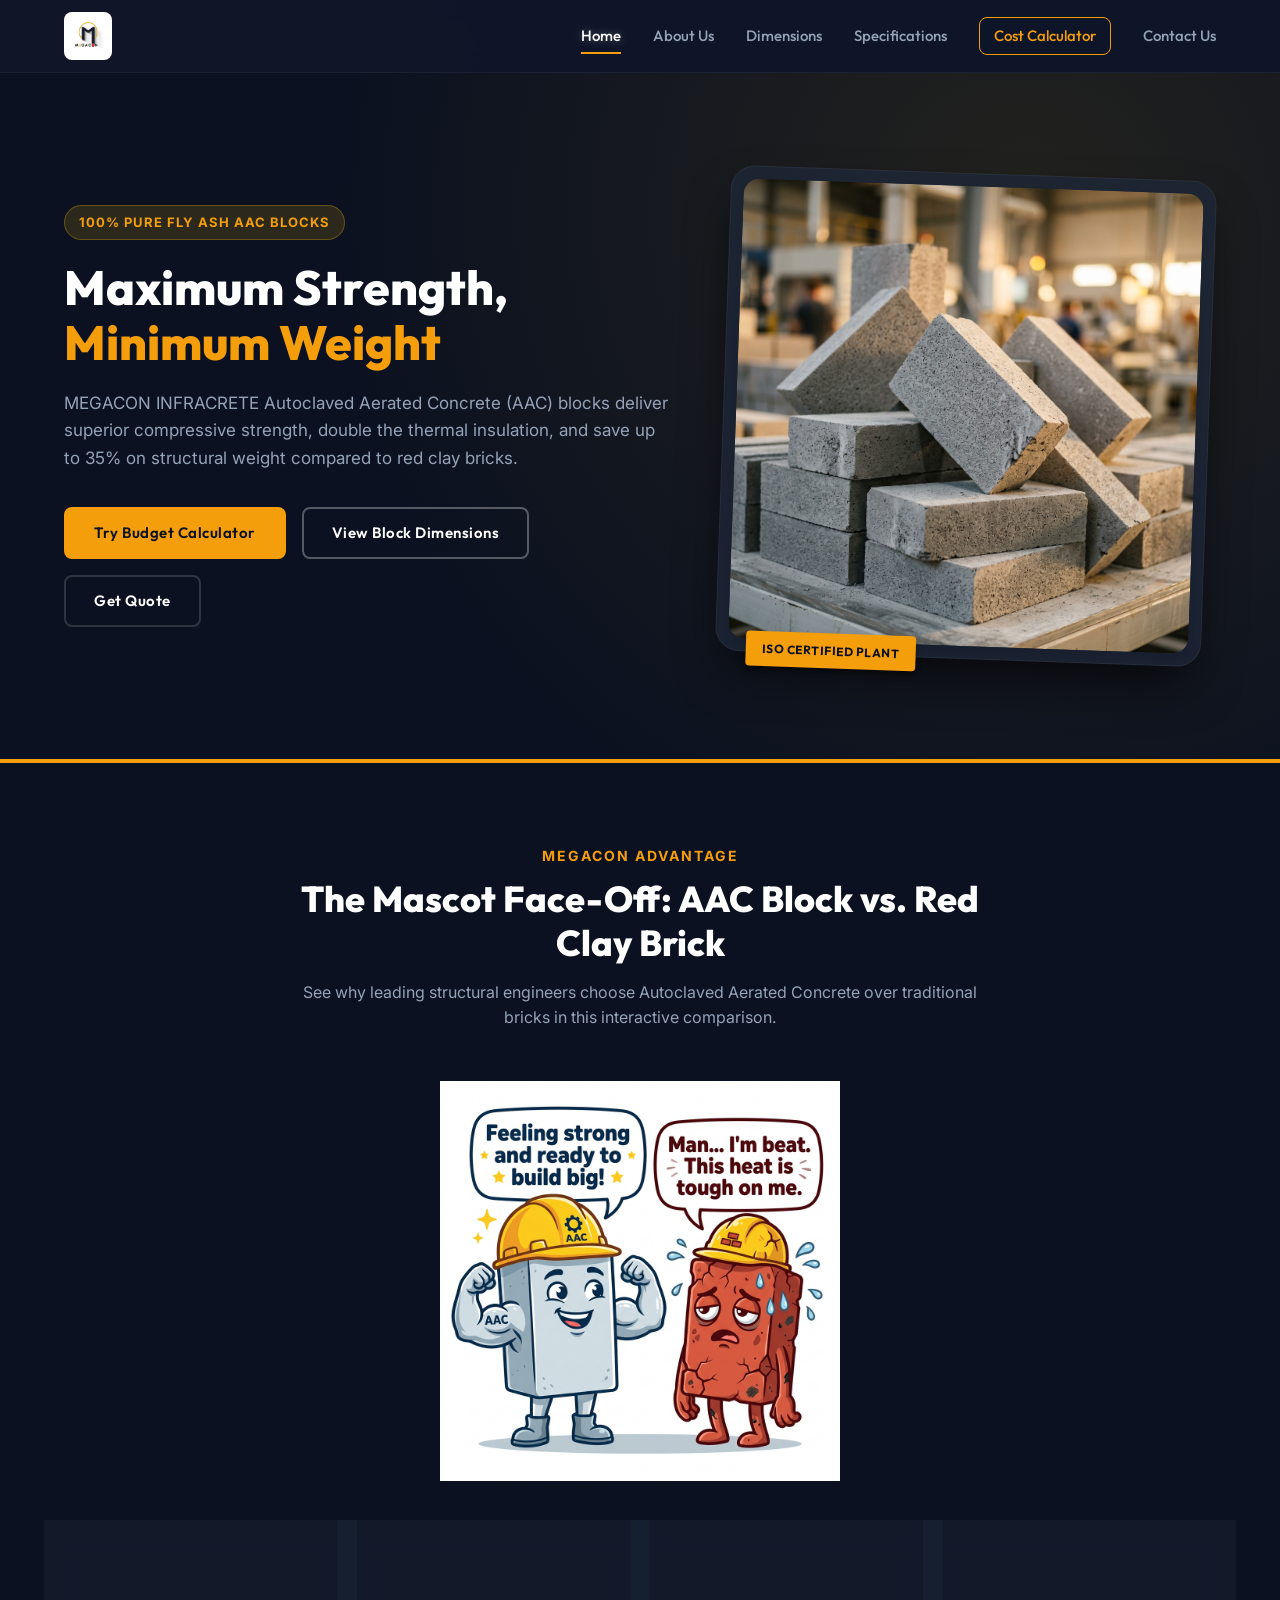
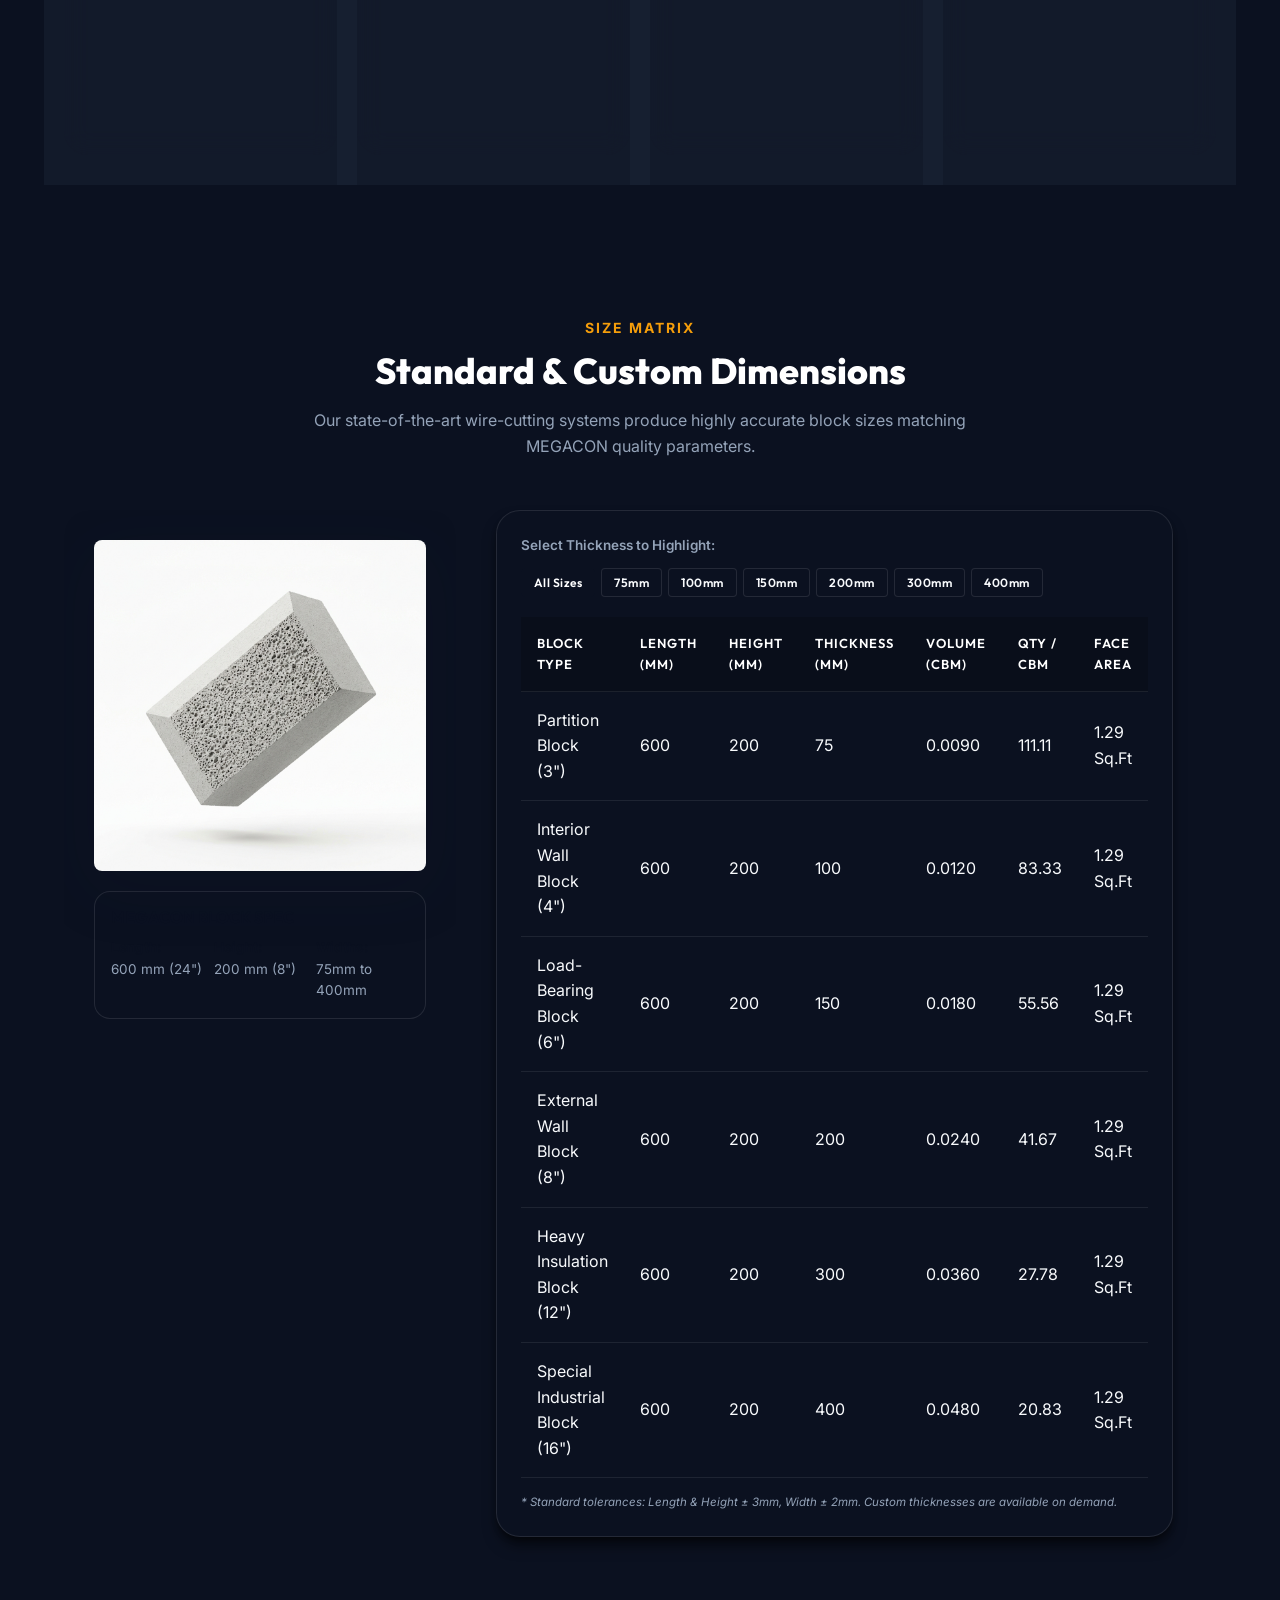
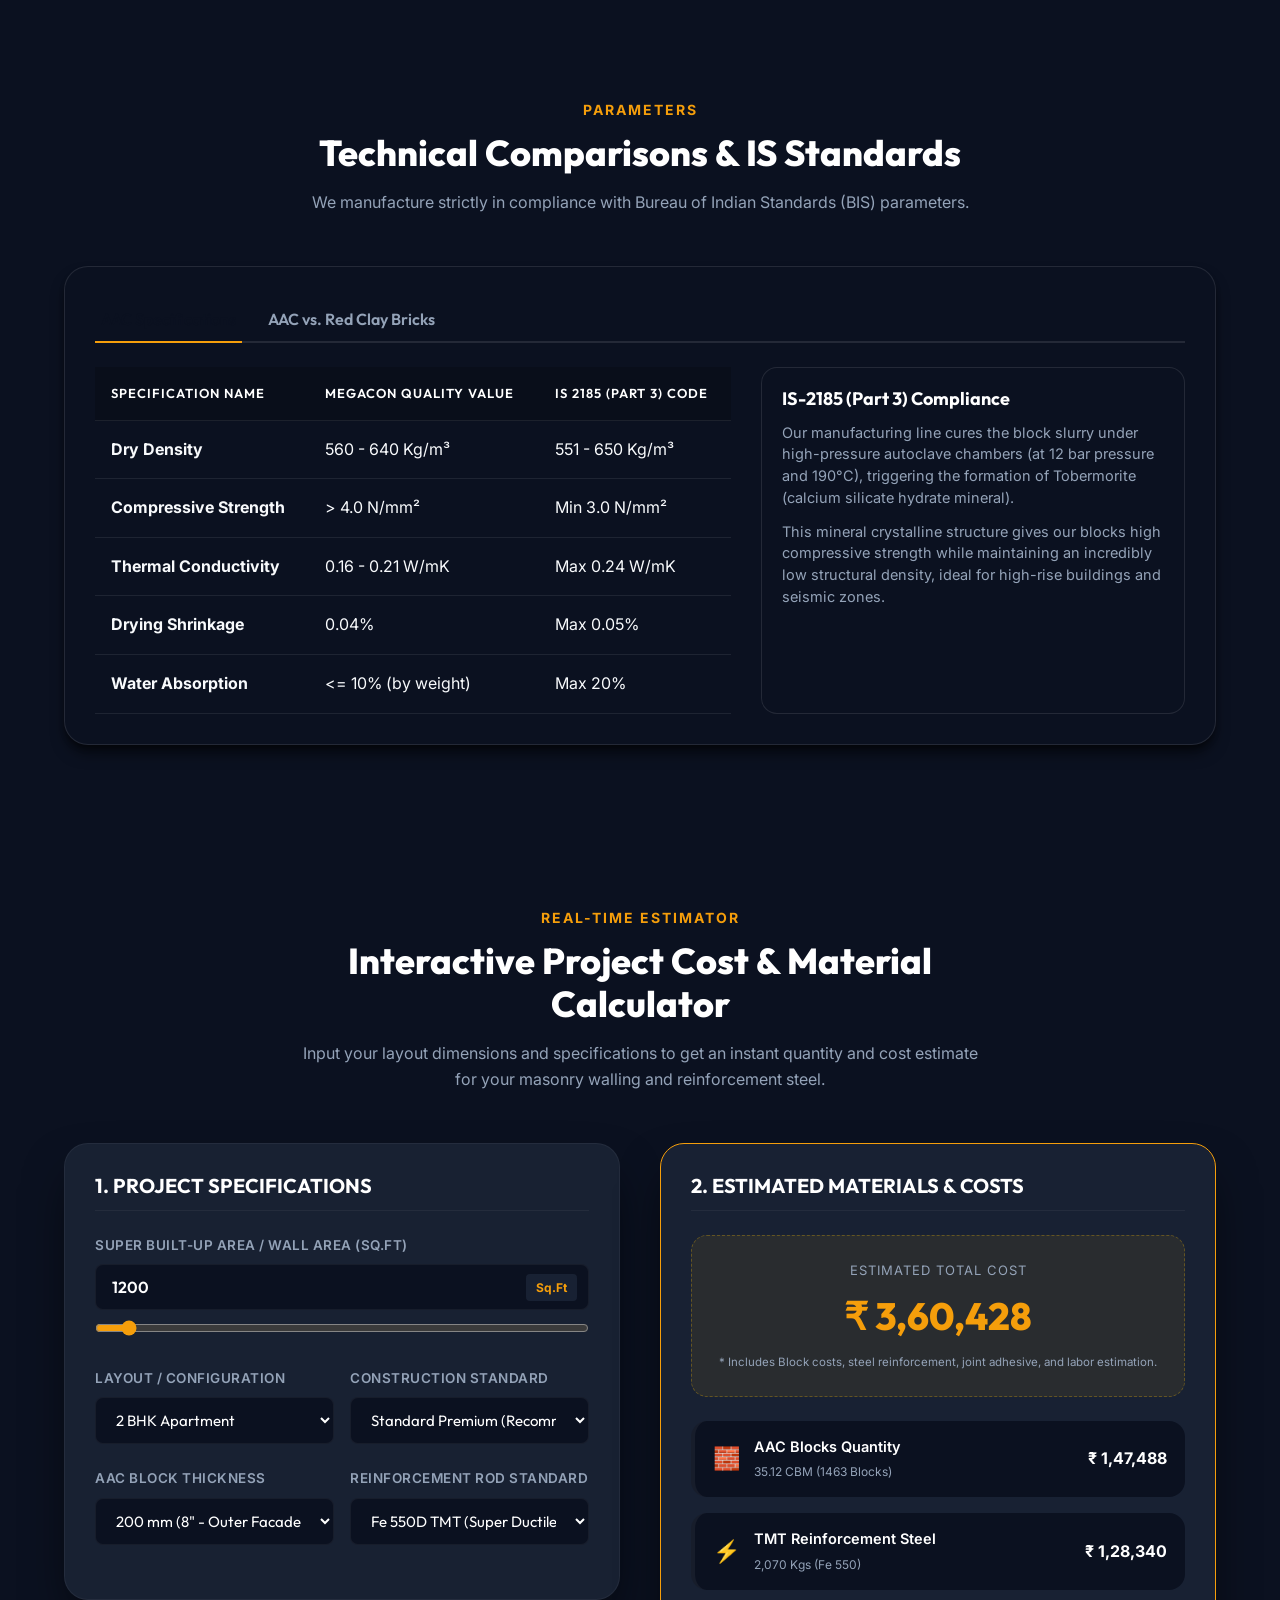
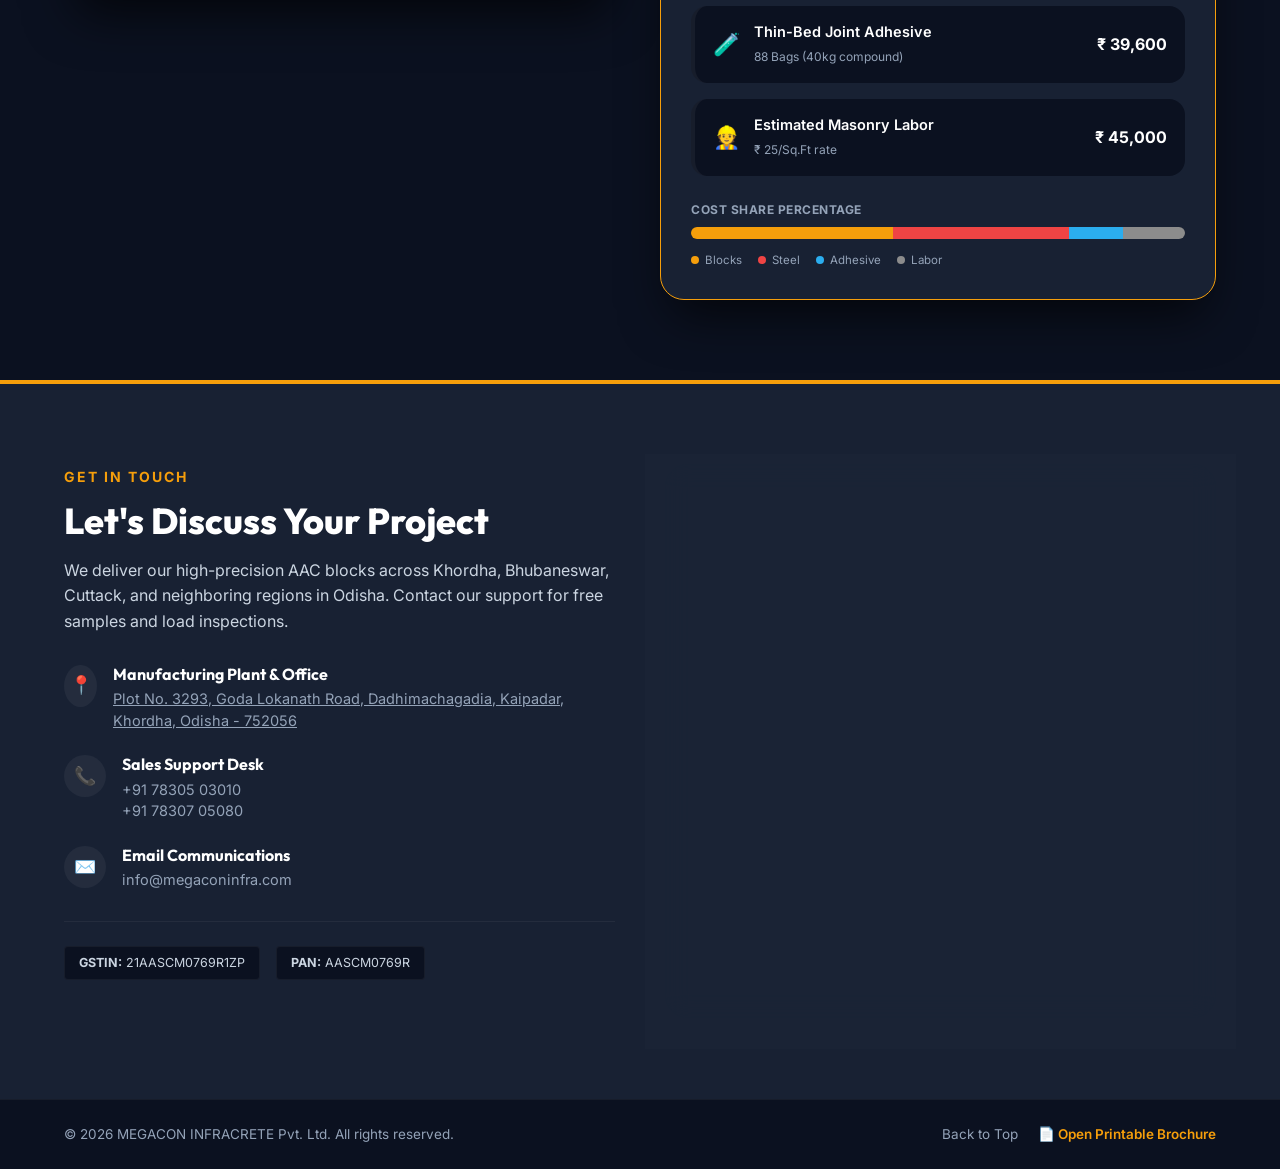
==== commit 1ef64437: "Fix relative path to brochure link" ====
--- a/index.html
+++ b/index.html
@@ -581,7 +581,7 @@
       <p>&copy; 2026 MEGACON INFRACRETE Pvt. Ltd. All rights reserved.</p>
       <div class="footer-bottom-links">
         <a href="#hero">Back to Top</a>
-        <a href="../brochure/index.html" target="_blank" class="brochure-download-link">📄 Open Printable Brochure</a>
+        <a href="./brochure/index.html" target="_blank" class="brochure-download-link">📄 Open Printable Brochure</a>
       </div>
     </div>
   </footer>
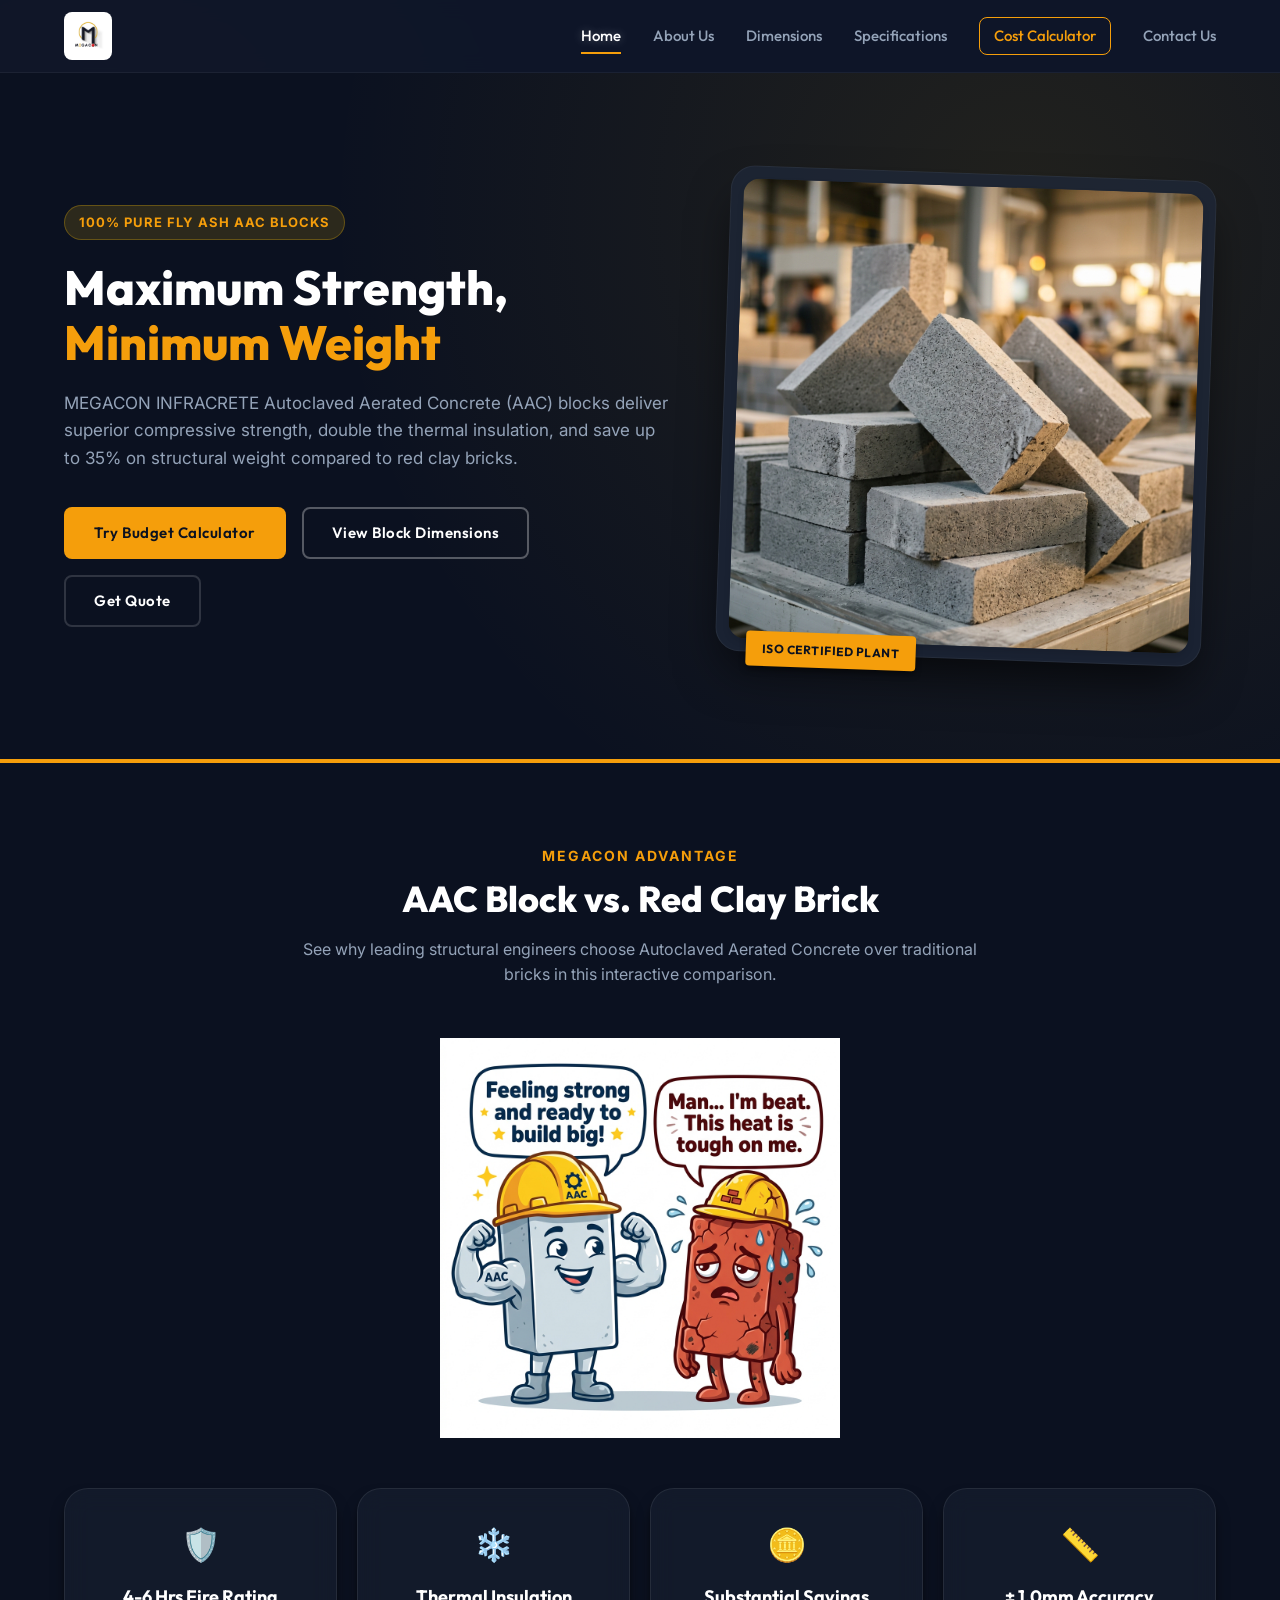
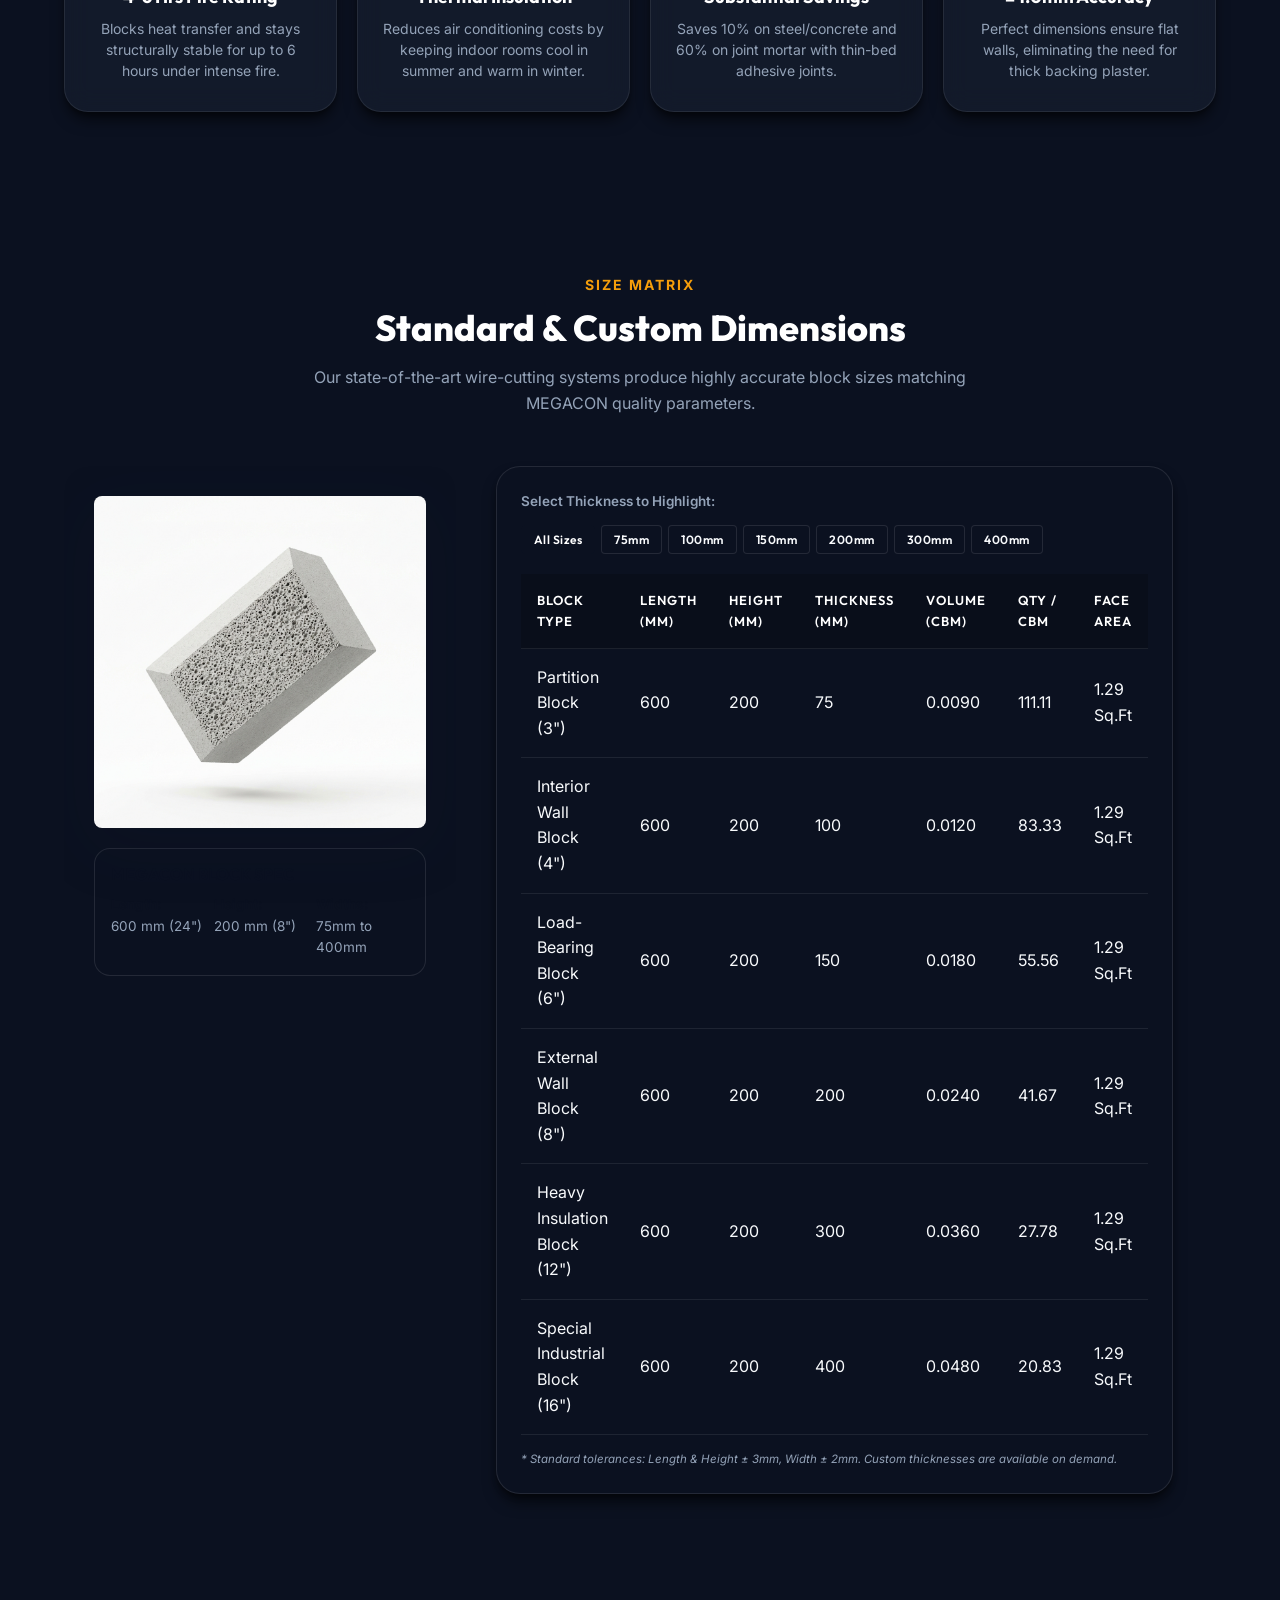
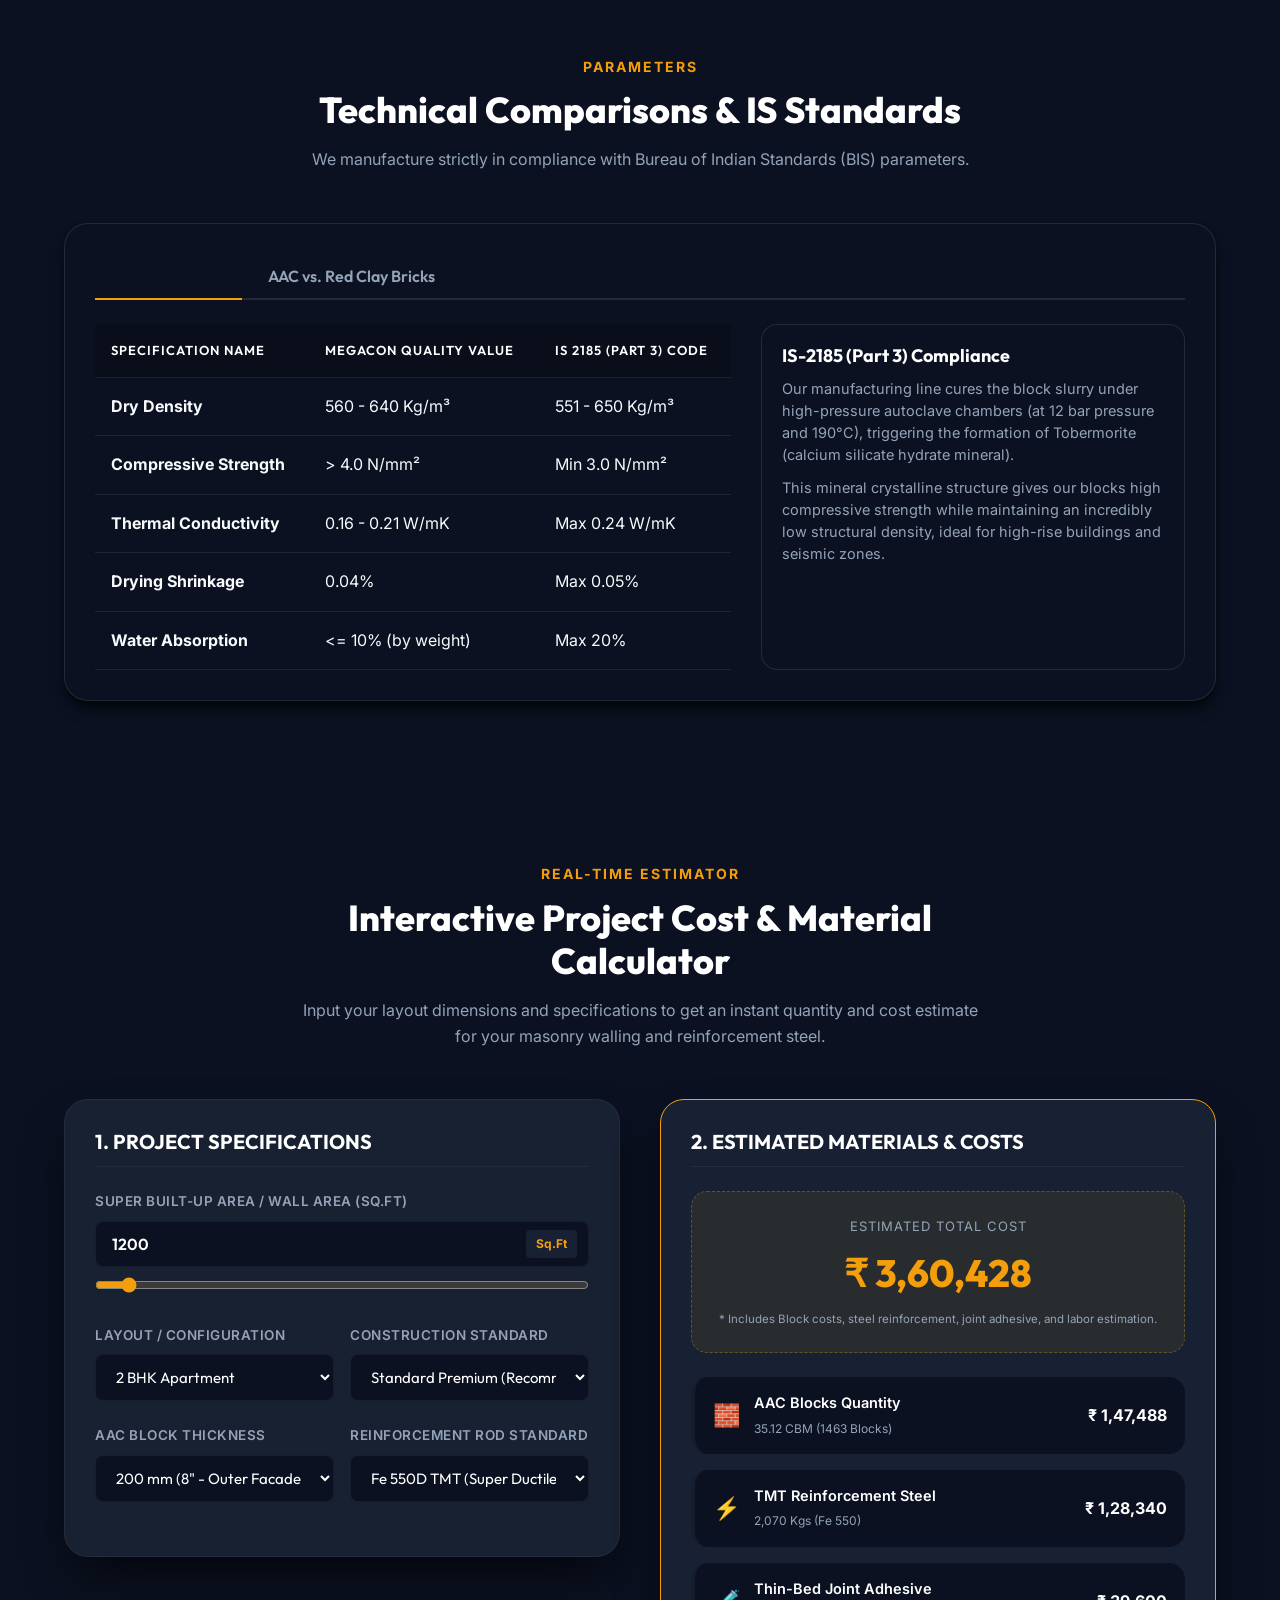
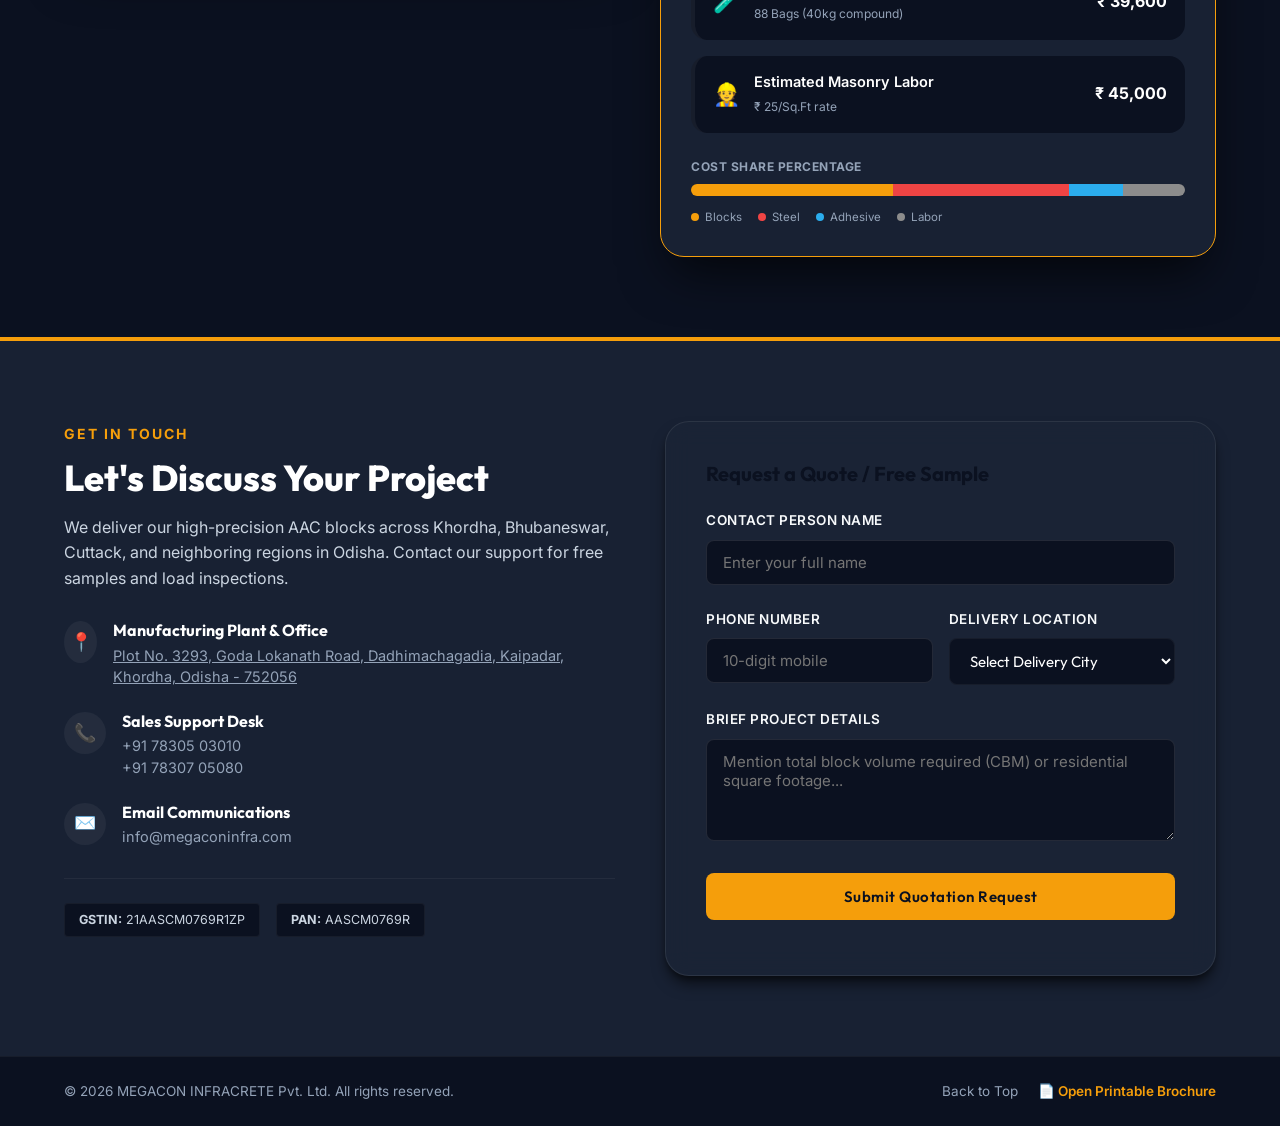
==== commit 3b2dce1b: "Remove 'The Mascot Face-Off:' from comparison title" ====
--- a/index.html
+++ b/index.html
@@ -68,7 +68,7 @@
     <div class="container">
       <div class="section-header text-center">
         <span class="section-subtitle">MEGACON Advantage</span>
-        <h2 class="section-title">The Mascot Face-Off: AAC Block vs. Red Clay Brick</h2>
+        <h2 class="section-title">AAC Block vs. Red Clay Brick</h2>
         <p class="section-description">See why leading structural engineers choose Autoclaved Aerated Concrete over traditional bricks in this interactive comparison.</p>
       </div>
 
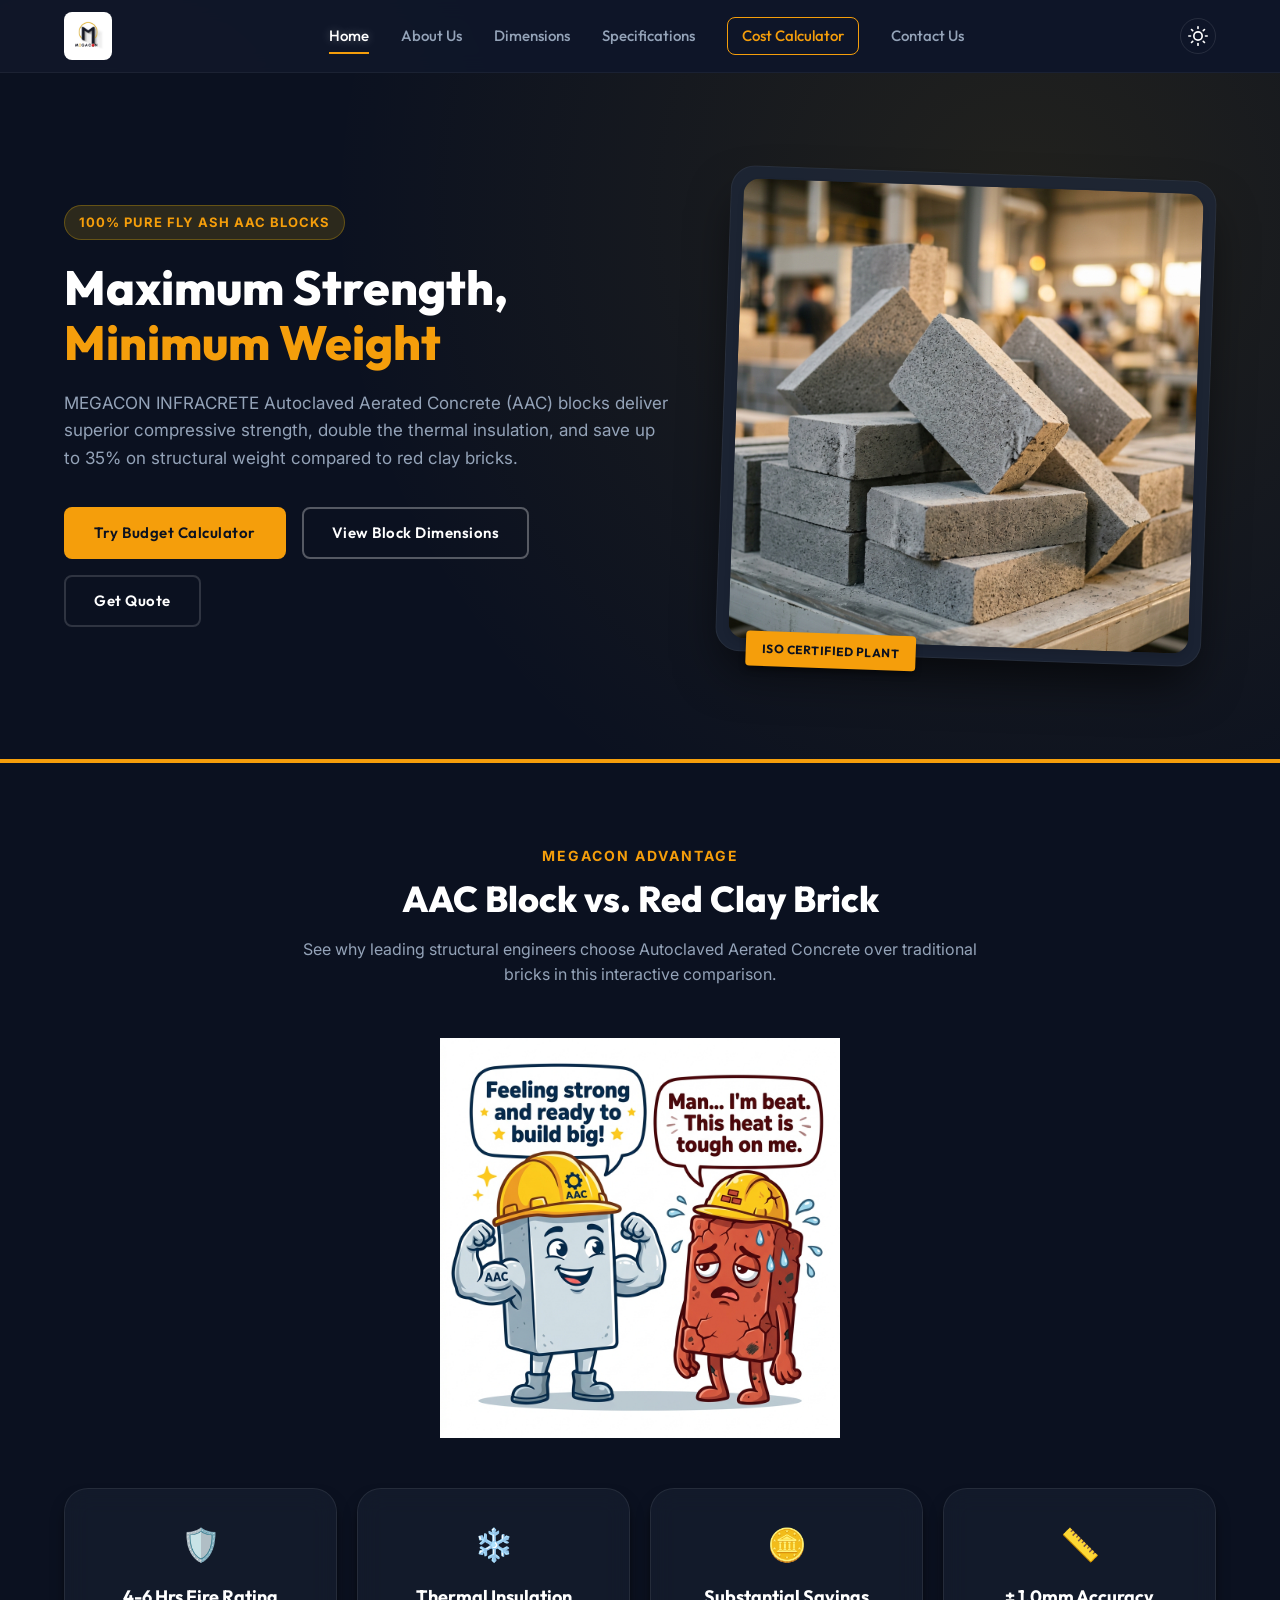
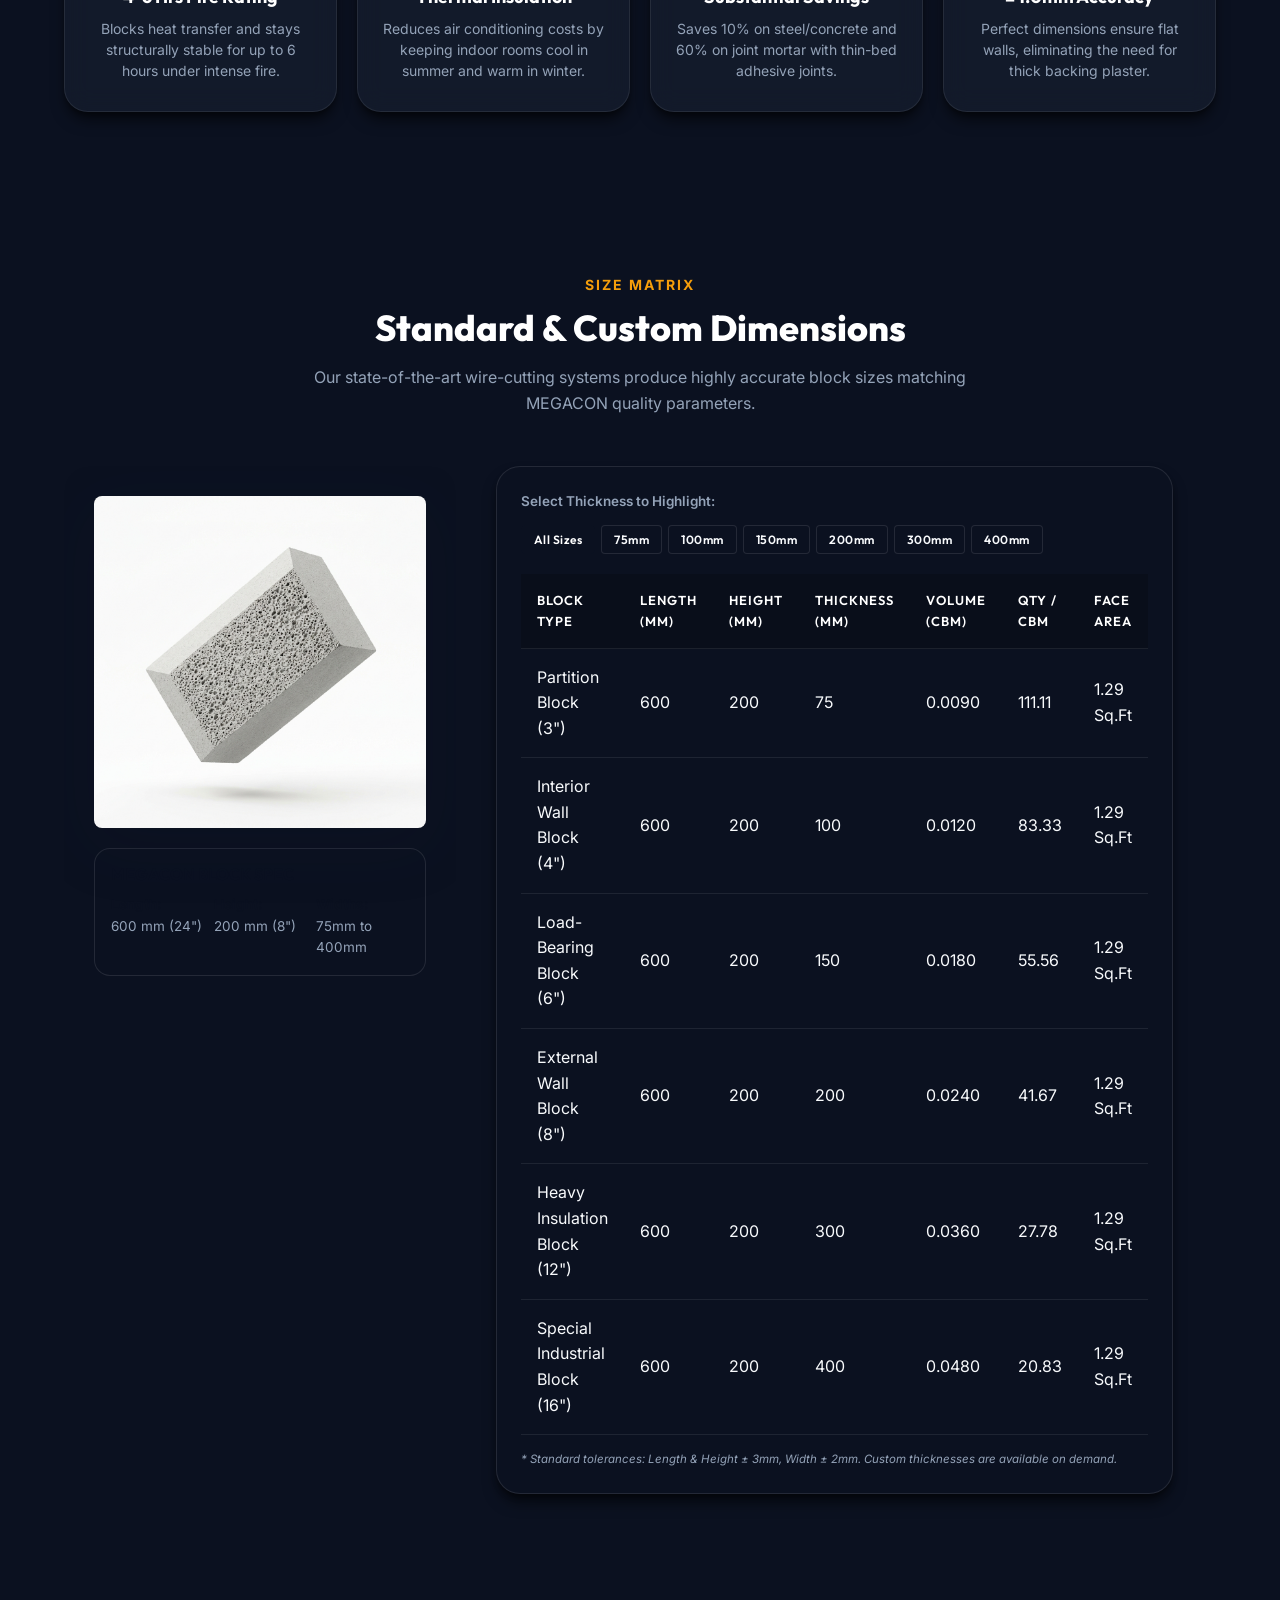
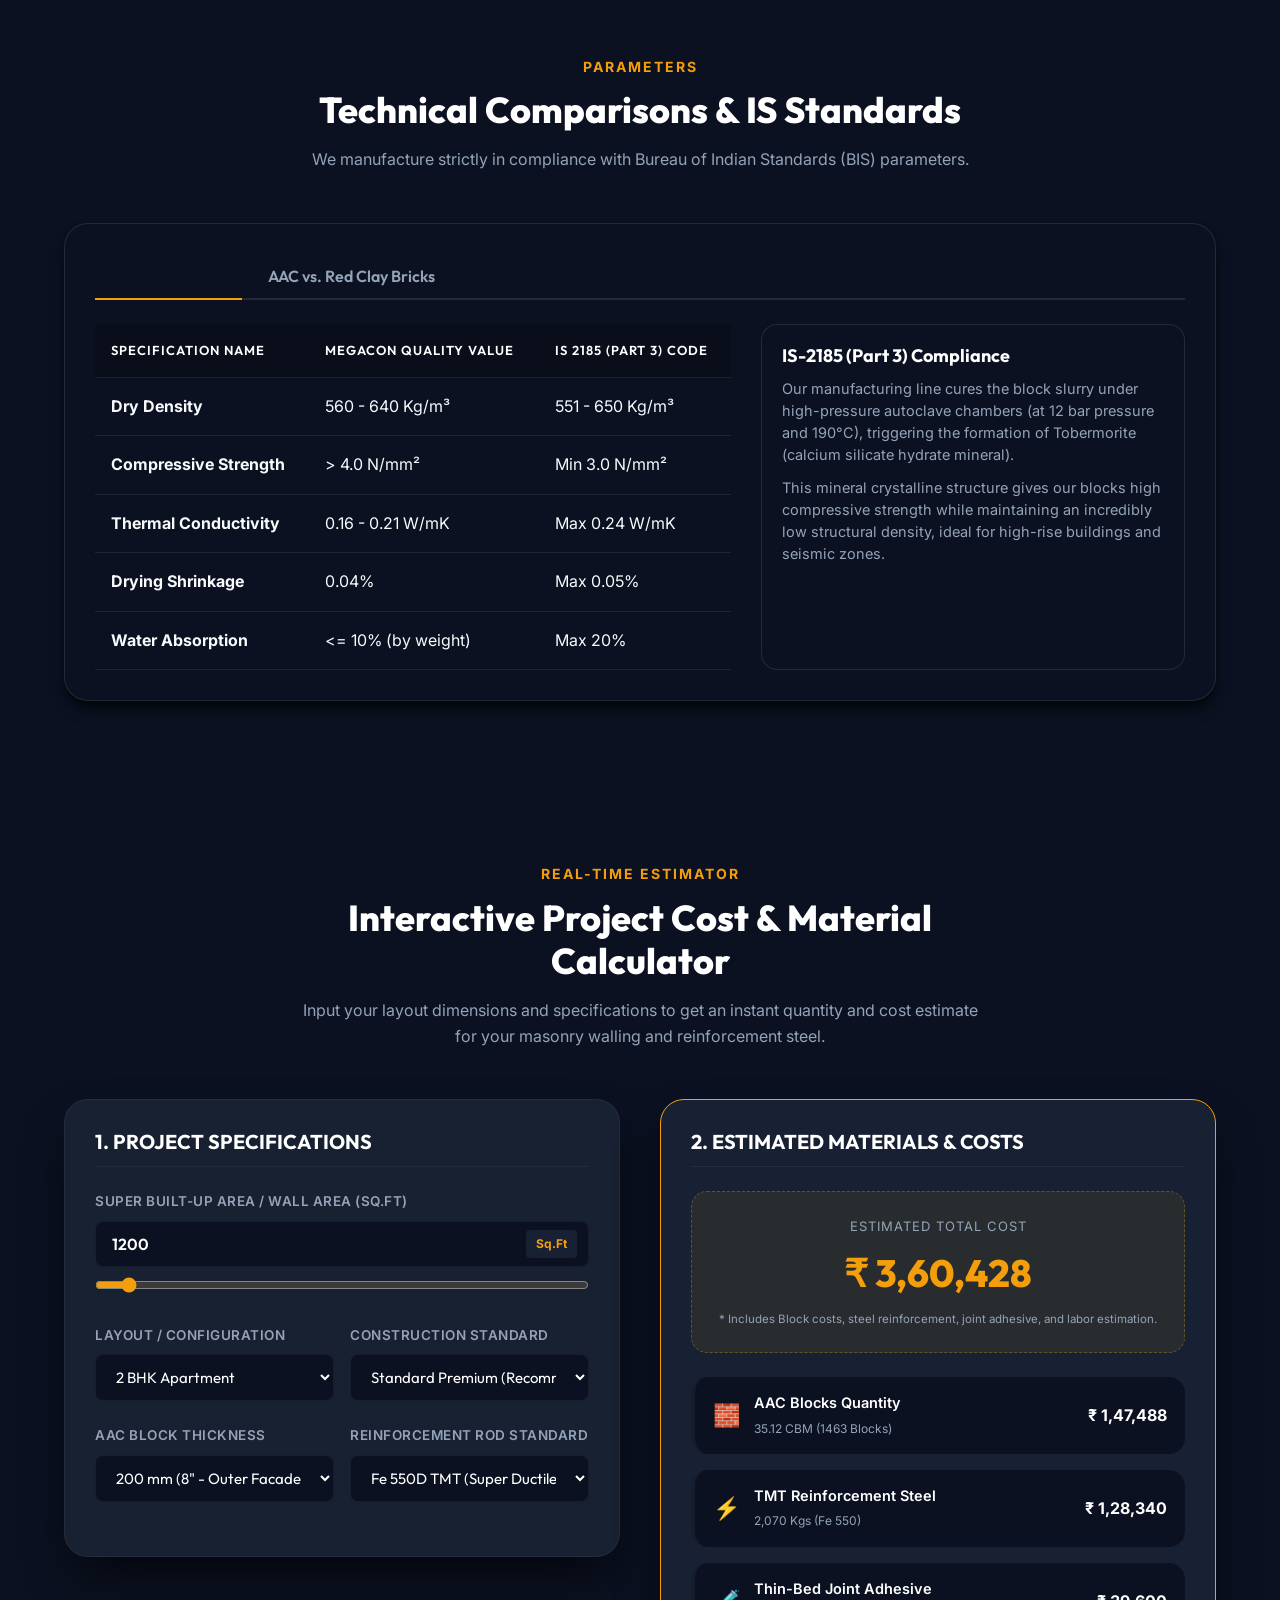
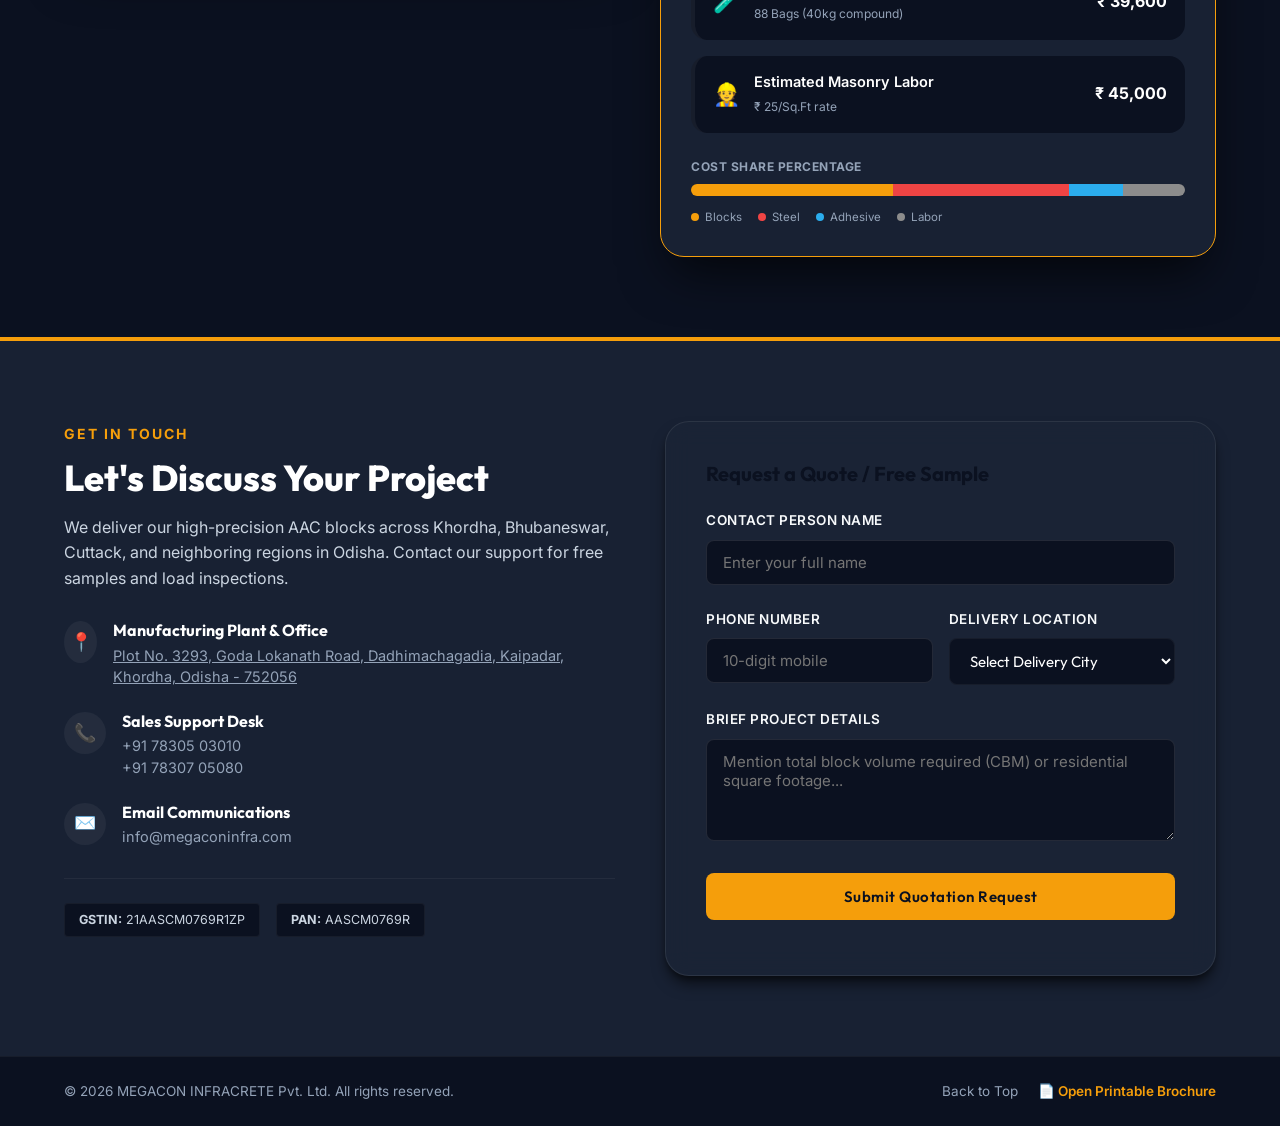
==== commit af7085a2: "Add light/dark theme toggle to website" ====
--- a/index.html
+++ b/index.html
@@ -10,7 +10,12 @@
   <link rel="preconnect" href="https://fonts.gstatic.com" crossorigin>
   <link href="https://fonts.googleapis.com/css2?family=Outfit:wght@300;400;500;600;700;800&family=Inter:wght@300;400;500;600;700&display=swap" rel="stylesheet">
   <!-- Stylesheet -->
-  <link rel="stylesheet" href="./css/style.css">
+  <link rel="stylesheet" href="./css/style.css?v=4">
+  <script>
+    if (localStorage.getItem('megaconTheme') === 'light') {
+      document.documentElement.classList.add('light-theme');
+    }
+  </script>
 </head>
 <body>
 
@@ -28,11 +33,17 @@
         <a href="#calculator" class="nav-item calc-nav-btn">Cost Calculator</a>
         <a href="#contact" class="nav-item">Contact Us</a>
       </nav>
-      <button class="menu-toggle" id="menu-toggle" aria-label="Toggle menu">
-        <span></span>
-        <span></span>
-        <span></span>
-      </button>
+      <div class="header-controls">
+        <button id="theme-toggle" class="theme-toggle-btn" aria-label="Toggle light/dark theme">
+          <svg class="sun-icon" viewBox="0 0 24 24" width="20" height="20" fill="none" stroke="currentColor" stroke-width="2" stroke-linecap="round" stroke-linejoin="round"><circle cx="12" cy="12" r="5"></circle><line x1="12" y1="1" x2="12" y2="3"></line><line x1="12" y1="21" x2="12" y2="23"></line><line x1="4.22" y1="4.22" x2="5.64" y2="5.64"></line><line x1="18.36" y1="18.36" x2="19.78" y2="19.78"></line><line x1="1" y1="12" x2="3" y2="12"></line><line x1="21" y1="12" x2="23" y2="12"></line><line x1="4.22" y1="19.78" x2="5.64" y2="18.36"></line><line x1="18.36" y1="5.64" x2="19.78" y2="4.22"></line></svg>
+          <svg class="moon-icon" viewBox="0 0 24 24" width="20" height="20" fill="none" stroke="currentColor" stroke-width="2" stroke-linecap="round" stroke-linejoin="round" style="display:none;"><path d="M21 12.79A9 9 0 1 1 11.21 3 7 7 0 0 0 21 12.79z"></path></svg>
+        </button>
+        <button class="menu-toggle" id="menu-toggle" aria-label="Toggle menu">
+          <span></span>
+          <span></span>
+          <span></span>
+        </button>
+      </div>
     </div>
   </header>
 
@@ -587,6 +598,6 @@
   </footer>
 
   <!-- Javascript -->
-  <script src="./js/app.js?v=3"></script>
+  <script src="./js/app.js?v=4"></script>
 </body>
 </html>
--- a/css/style.css
+++ b/css/style.css
@@ -38,6 +38,26 @@
   --radius-lg: 24px;
 }
 
+html.light-theme {
+  --primary-color: #F8FAFC;
+  --primary-light: rgba(255, 255, 255, 0.9);
+  --bg-white: #FFFFFF;
+  --bg-light: #F1F5F9;
+  --bg-dark-panel: rgba(255, 255, 255, 0.8);
+  --text-dark: #334155;
+  --text-muted: #64748B;
+  --text-white: #0F172A;
+  --border-color: rgba(0, 0, 0, 0.1);
+  --border-dark: rgba(0, 0, 0, 0.05);
+  
+  --shadow-sm: 0 4px 6px -1px rgba(0, 0, 0, 0.05);
+  --shadow-md: 0 10px 15px -3px rgba(0, 0, 0, 0.05), 0 4px 6px -2px rgba(0, 0, 0, 0.025);
+  --shadow-lg: 0 25px 50px -12px rgba(0, 0, 0, 0.1);
+  --shadow-glow: 0 0 30px rgba(245, 158, 11, 0.15);
+  --glass-bg: rgba(255, 255, 255, 0.6);
+  --glass-border: rgba(0, 0, 0, 0.1);
+}
+
 /* Reset */
 *, *::before, *::after {
   box-sizing: border-box;
@@ -324,6 +344,32 @@
 
 .calc-nav-btn::after {
   display: none;
+}
+
+.header-controls {
+  display: flex;
+  align-items: center;
+  gap: 16px;
+}
+
+.theme-toggle-btn {
+  background: transparent;
+  border: 1px solid var(--border-color);
+  color: var(--text-white);
+  width: 36px;
+  height: 36px;
+  border-radius: 50%;
+  display: flex;
+  align-items: center;
+  justify-content: center;
+  cursor: pointer;
+  transition: var(--transition-smooth);
+}
+
+.theme-toggle-btn:hover {
+  background: var(--glass-bg);
+  color: var(--secondary-color);
+  border-color: var(--secondary-color);
 }
 
 .menu-toggle {
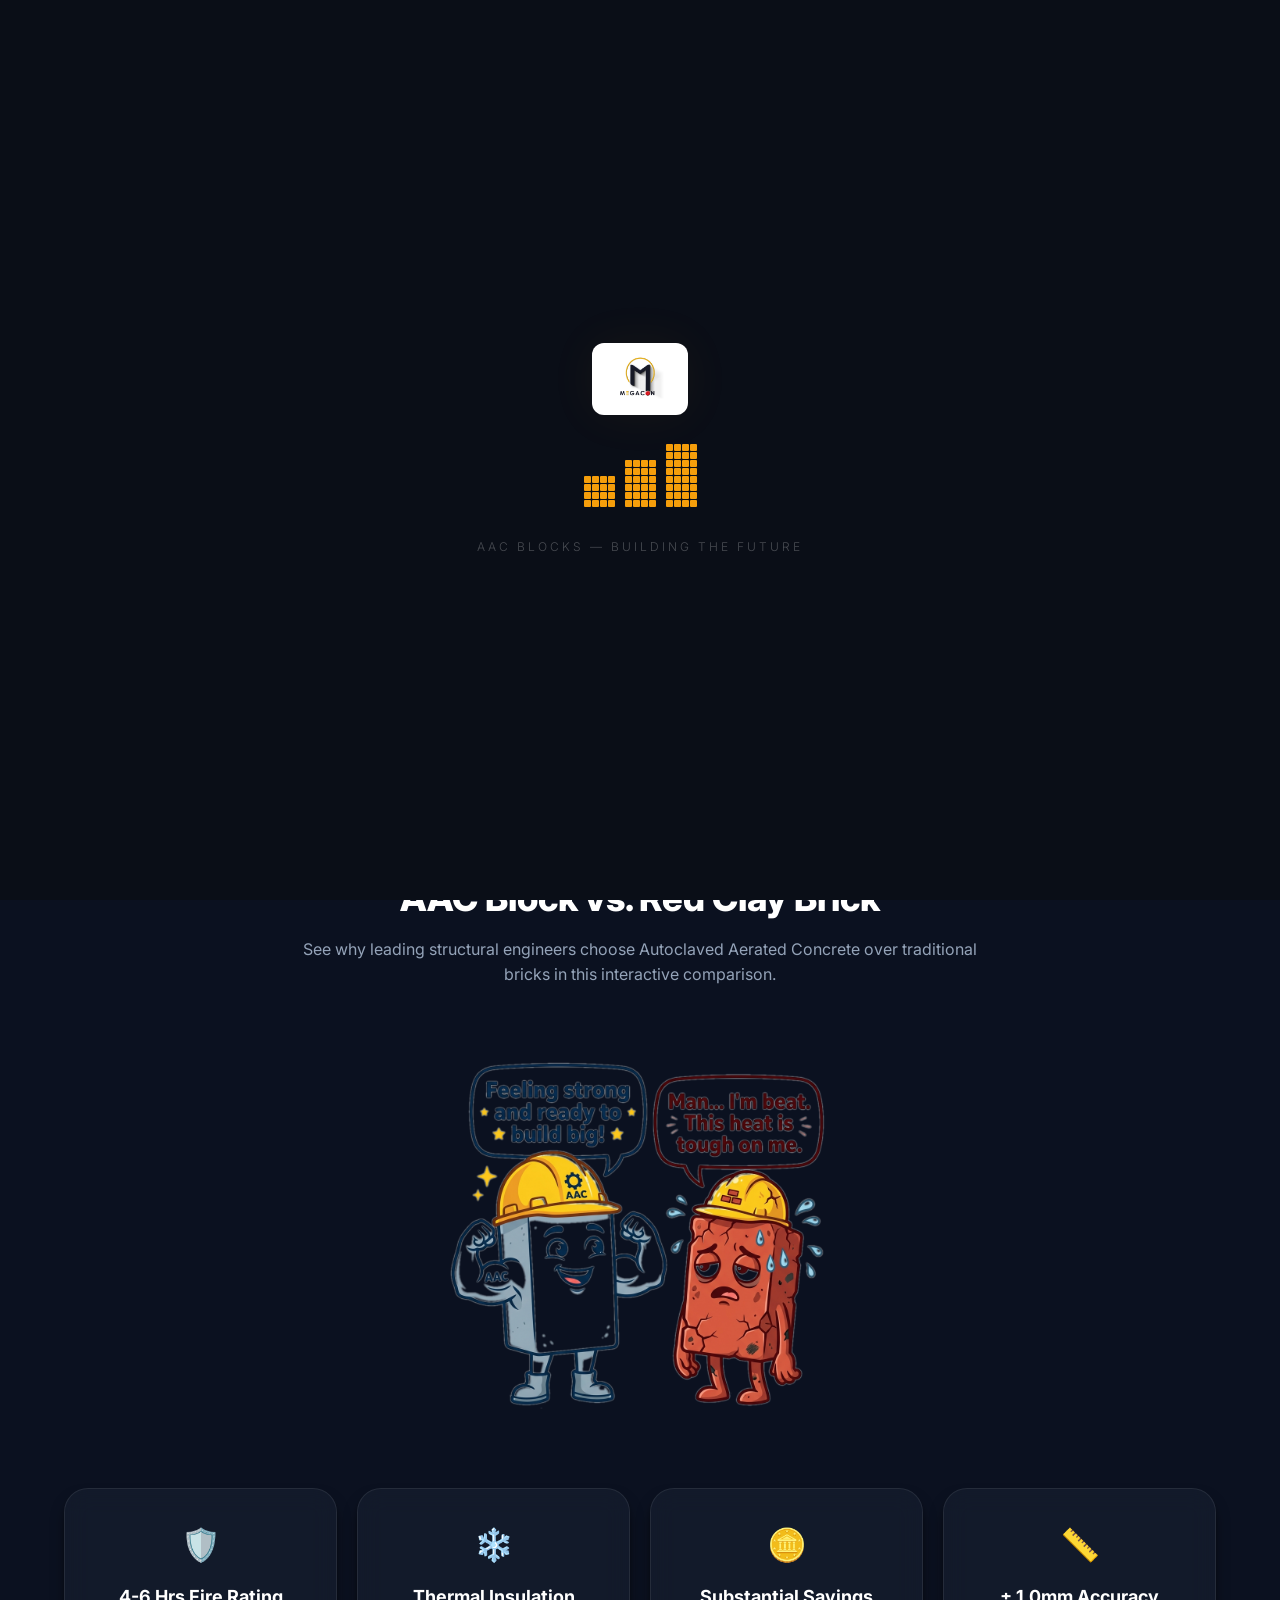
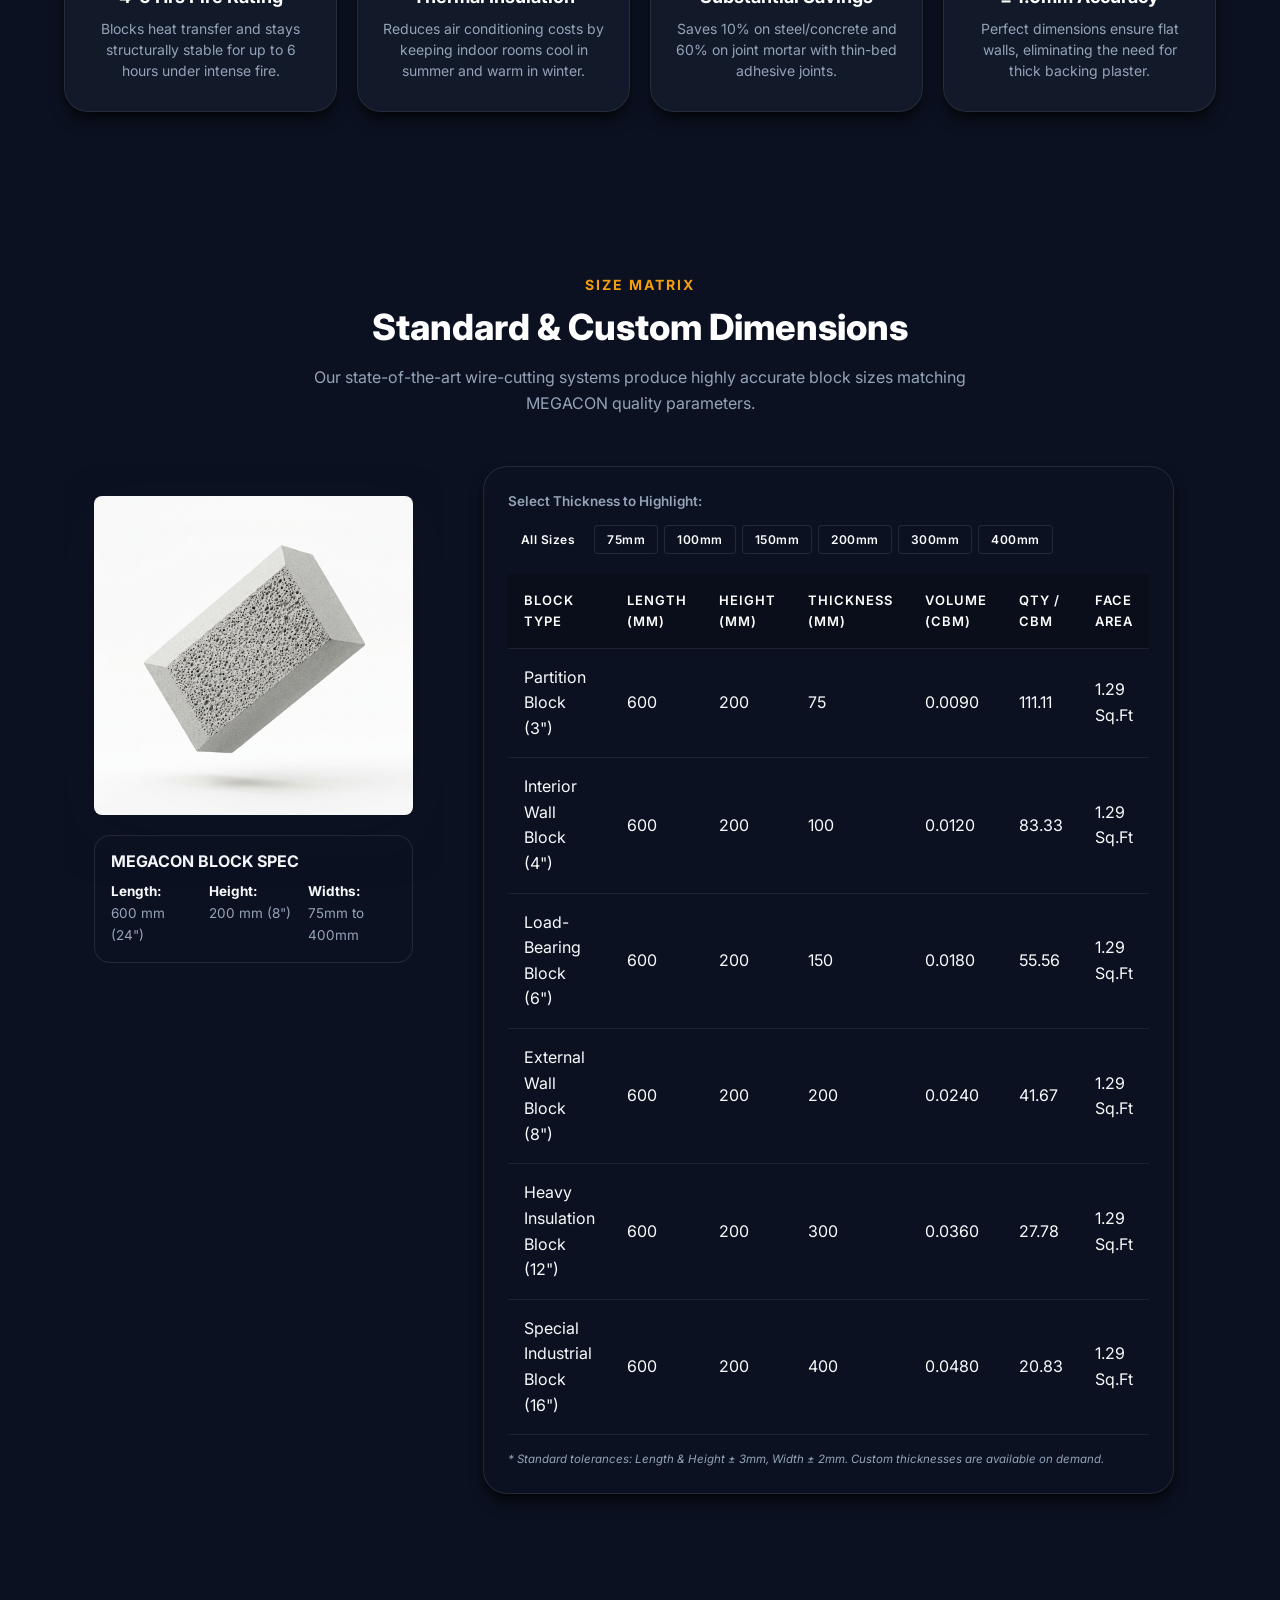
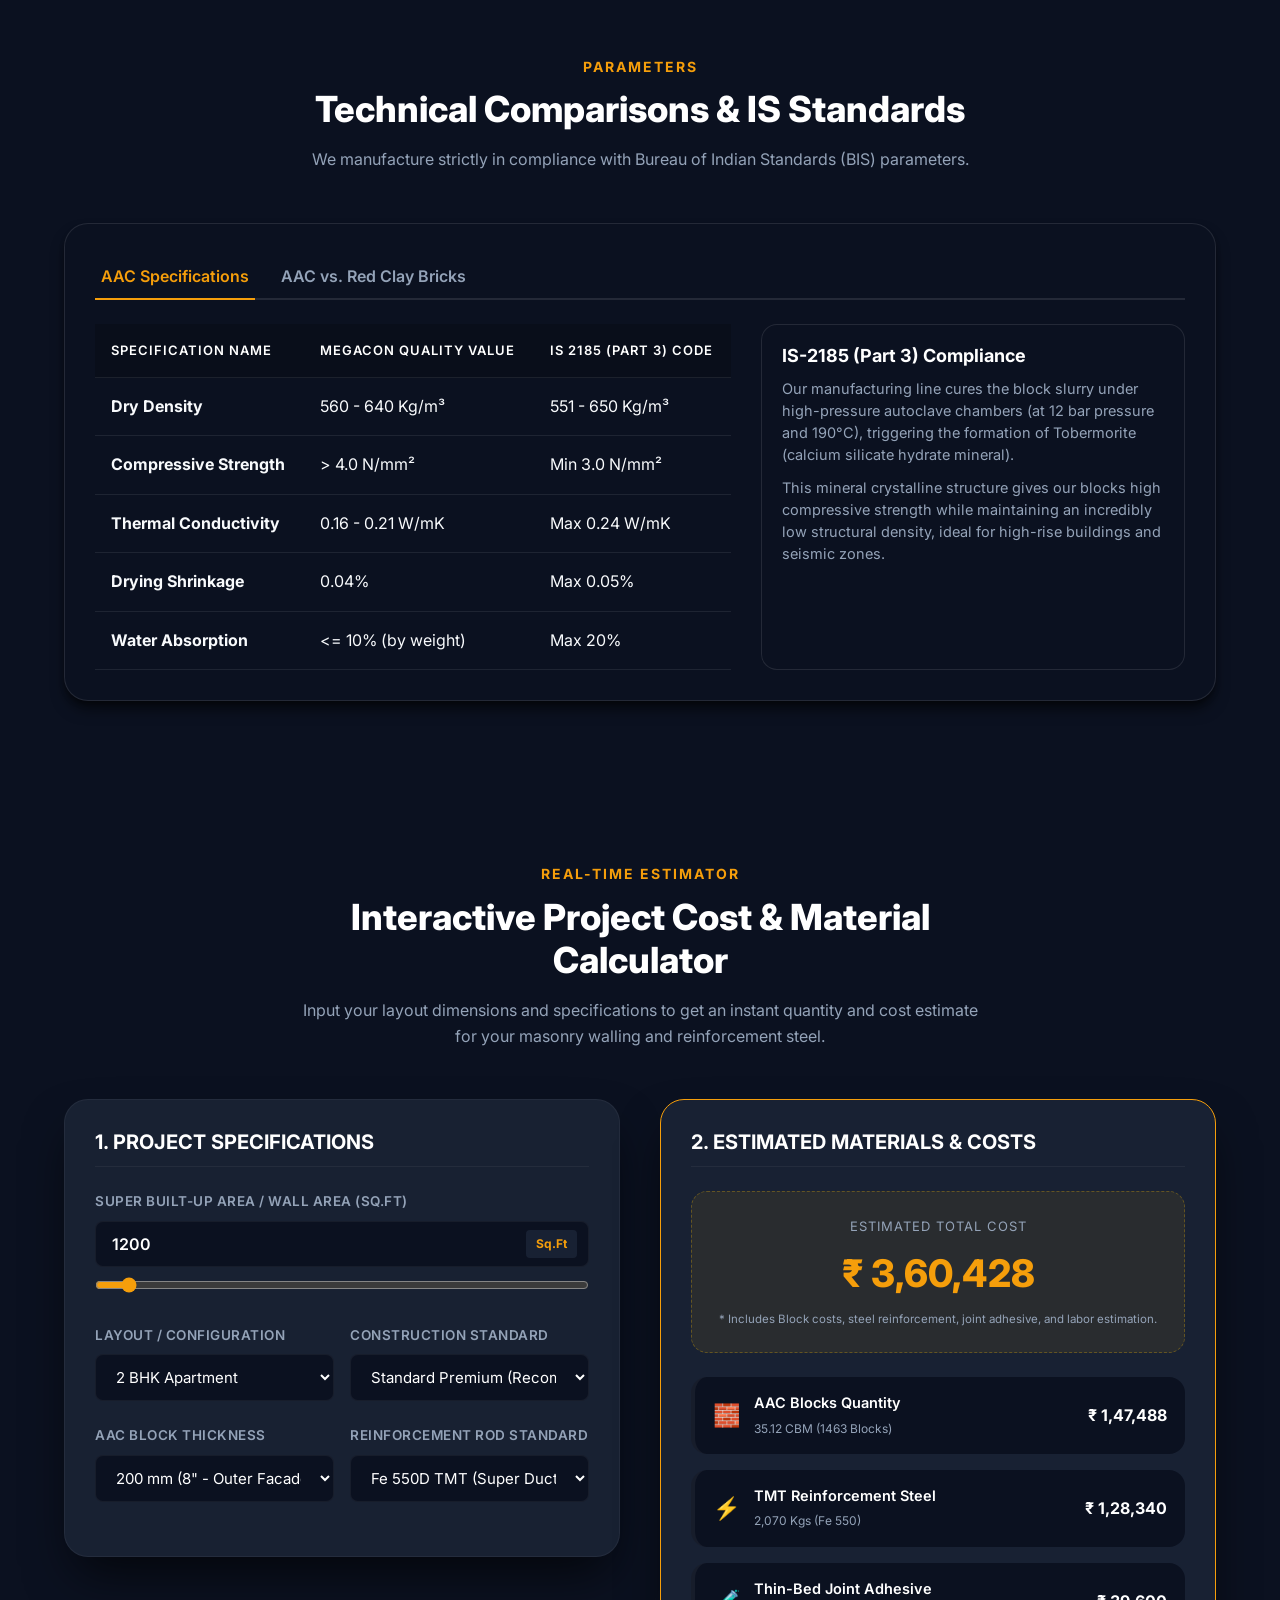
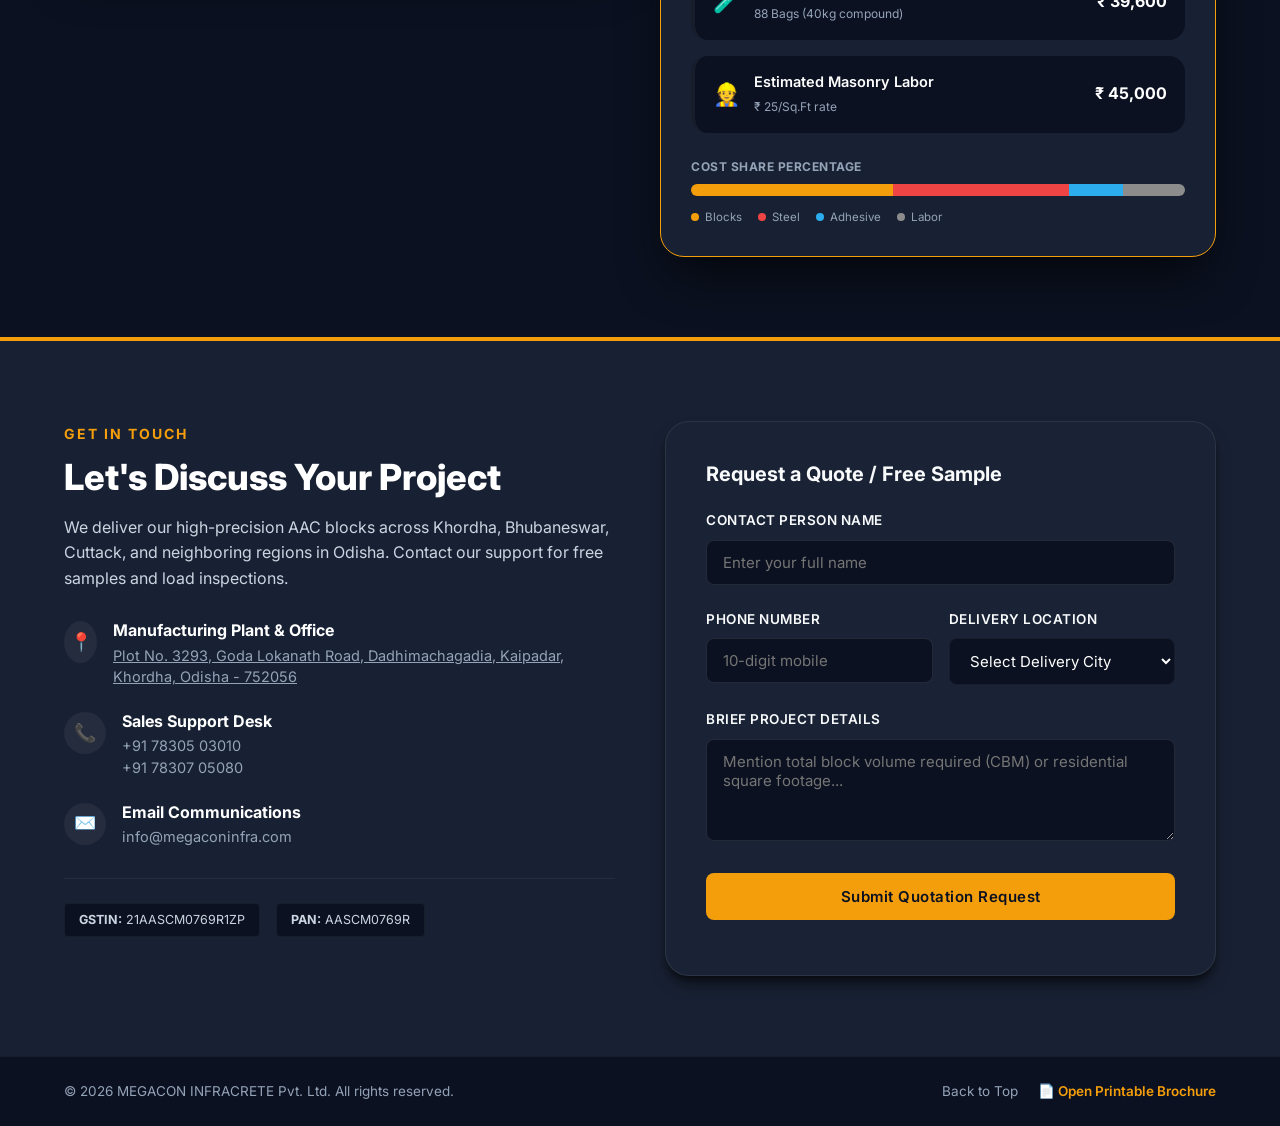
==== commit 5ae87073: "Change header banner to white, fix text colors in light mode" ====
--- a/index.html
+++ b/index.html
@@ -8,7 +8,7 @@
   <!-- Google Fonts -->
   <link rel="preconnect" href="https://fonts.googleapis.com">
   <link rel="preconnect" href="https://fonts.gstatic.com" crossorigin>
-  <link href="https://fonts.googleapis.com/css2?family=Outfit:wght@300;400;500;600;700;800&family=Inter:wght@300;400;500;600;700&display=swap" rel="stylesheet">
+  <link href="https://fonts.googleapis.com/css2?family=Inter:wght@300;400;500;600;700;800&family=JetBrains+Mono:wght@400;500;600&display=swap" rel="stylesheet">
   <!-- Stylesheet -->
   <link rel="stylesheet" href="./css/style.css?v=4">
   <script>
@@ -18,6 +18,48 @@
   </script>
 </head>
 <body>
+
+  <!-- Loading Screen -->
+  <div class="loader" id="loader">
+    <div class="loader-inner">
+      <div class="loader-logo">
+        <img src="./assets/logo.jpeg" alt="MEGACON">
+      </div>
+      <div class="loader-wall">
+        <div class="ld-block ld-b1">
+          <div class="ld-pixels" style="--cols:4;--rows:4">
+            <span></span><span></span><span></span><span></span>
+            <span></span><span></span><span></span><span></span>
+            <span></span><span></span><span></span><span></span>
+            <span></span><span></span><span></span><span></span>
+          </div>
+        </div>
+        <div class="ld-block ld-b2">
+          <div class="ld-pixels" style="--cols:4;--rows:6">
+            <span></span><span></span><span></span><span></span>
+            <span></span><span></span><span></span><span></span>
+            <span></span><span></span><span></span><span></span>
+            <span></span><span></span><span></span><span></span>
+            <span></span><span></span><span></span><span></span>
+            <span></span><span></span><span></span><span></span>
+          </div>
+        </div>
+        <div class="ld-block ld-b3">
+          <div class="ld-pixels" style="--cols:4;--rows:8">
+            <span></span><span></span><span></span><span></span>
+            <span></span><span></span><span></span><span></span>
+            <span></span><span></span><span></span><span></span>
+            <span></span><span></span><span></span><span></span>
+            <span></span><span></span><span></span><span></span>
+            <span></span><span></span><span></span><span></span>
+            <span></span><span></span><span></span><span></span>
+            <span></span><span></span><span></span><span></span>
+          </div>
+        </div>
+      </div>
+      <p class="loader-tag">AAC Blocks &mdash; Building the Future</p>
+    </div>
+  </div>
 
   <!-- Header / Navigation -->
   <header class="main-header">
@@ -83,12 +125,12 @@
         <p class="section-description">See why leading structural engineers choose Autoclaved Aerated Concrete over traditional bricks in this interactive comparison.</p>
       </div>
 
-      <!-- Mascot Image Only -->
-      <div class="mascot-image-only-container" style="display: flex; justify-content: center; align-items: center; width: 100%; margin-bottom: 50px;">
-        <img src="./assets/mascot_conversation.png" alt="MEGACON Mascots Conversation" style="max-width: 100%; max-height: 400px; object-fit: contain;">
-      </div>
-
-      <!-- Feature Rings -->
+      <!-- Mascot Image -->
+      <div class="mascot-image-wrap">
+        <img src="./assets/mascot_conversation.png" alt="MEGACON Mascots Conversation">
+      </div>
+
+      <!-- Features Grid -->
       <div class="features-grid">
         <div class="feature-card">
           <div class="feature-icon">🛡️</div>
--- a/css/style.css
+++ b/css/style.css
@@ -78,8 +78,135 @@
   overflow-x: hidden;
 }
 
+/* Loading Screen */
+.loader {
+  position: fixed;
+  top: 0;
+  left: 0;
+  width: 100vw;
+  height: 100vh;
+  height: 100dvh;
+  z-index: 99999;
+  display: flex;
+  align-items: center;
+  justify-content: center;
+  background: #0a0e17;
+  overflow: hidden;
+  transition: opacity 0.6s ease, visibility 0.6s ease;
+}
+.loader.hidden {
+  opacity: 0;
+  visibility: hidden;
+  pointer-events: none;
+}
+.loader-inner {
+  display: flex;
+  flex-direction: column;
+  align-items: center;
+  justify-content: center;
+  position: relative;
+  z-index: 2;
+}
+.loader-logo {
+  margin-bottom: 32px;
+  opacity: 0;
+  animation: logoIn 0.5s 1.6s cubic-bezier(0.16, 1, 0.3, 1) forwards;
+}
+.loader-logo img {
+  height: 72px;
+  background: #fff;
+  padding: 8px 20px;
+  border-radius: 12px;
+  box-shadow: 0 0 50px rgba(245, 158, 11, 0.06);
+}
+@keyframes logoIn {
+  0% { opacity: 0; transform: translateY(12px) scale(0.95); }
+  100% { opacity: 1; transform: translateY(0) scale(1); }
+}
+.loader-wall {
+  display: flex;
+  align-items: flex-end;
+  gap: 6px;
+  height: 62px;
+  margin-bottom: 28px;
+}
+.ld-block {
+  border-radius: 2px;
+  overflow: visible;
+}
+.ld-pixels {
+  display: grid;
+  grid-template-columns: repeat(var(--cols), 1fr);
+  gap: 1px;
+  padding: 2px;
+  width: calc(var(--cols) * 7px + (var(--cols) - 1) * 1px + 4px);
+  height: calc(var(--rows) * 7px + (var(--rows) - 1) * 1px + 4px);
+}
+.ld-pixels span {
+  display: block;
+  width: 7px;
+  height: 7px;
+  background: var(--secondary-color);
+  border-radius: 1px;
+  animation: pixelCycle 3.2s ease-in-out infinite;
+}
+.ld-pixels span:nth-child(1) { animation-delay: 0s; }
+.ld-pixels span:nth-child(2) { animation-delay: 0.04s; }
+.ld-pixels span:nth-child(3) { animation-delay: 0.08s; }
+.ld-pixels span:nth-child(4) { animation-delay: 0.12s; }
+.ld-pixels span:nth-child(5) { animation-delay: 0.16s; }
+.ld-pixels span:nth-child(6) { animation-delay: 0.20s; }
+.ld-pixels span:nth-child(7) { animation-delay: 0.24s; }
+.ld-pixels span:nth-child(8) { animation-delay: 0.28s; }
+.ld-pixels span:nth-child(9) { animation-delay: 0.32s; }
+.ld-pixels span:nth-child(10) { animation-delay: 0.36s; }
+.ld-pixels span:nth-child(11) { animation-delay: 0.40s; }
+.ld-pixels span:nth-child(12) { animation-delay: 0.44s; }
+.ld-pixels span:nth-child(13) { animation-delay: 0.48s; }
+.ld-pixels span:nth-child(14) { animation-delay: 0.52s; }
+.ld-pixels span:nth-child(15) { animation-delay: 0.56s; }
+.ld-pixels span:nth-child(16) { animation-delay: 0.60s; }
+.ld-pixels span:nth-child(17) { animation-delay: 0.64s; }
+.ld-pixels span:nth-child(18) { animation-delay: 0.68s; }
+.ld-pixels span:nth-child(19) { animation-delay: 0.72s; }
+.ld-pixels span:nth-child(20) { animation-delay: 0.76s; }
+.ld-pixels span:nth-child(21) { animation-delay: 0.80s; }
+.ld-pixels span:nth-child(22) { animation-delay: 0.84s; }
+.ld-pixels span:nth-child(23) { animation-delay: 0.88s; }
+.ld-pixels span:nth-child(24) { animation-delay: 0.92s; }
+.ld-pixels span:nth-child(25) { animation-delay: 0.96s; }
+.ld-pixels span:nth-child(26) { animation-delay: 1.00s; }
+.ld-pixels span:nth-child(27) { animation-delay: 1.04s; }
+.ld-pixels span:nth-child(28) { animation-delay: 1.08s; }
+.ld-pixels span:nth-child(29) { animation-delay: 1.12s; }
+.ld-pixels span:nth-child(30) { animation-delay: 1.16s; }
+.ld-pixels span:nth-child(31) { animation-delay: 1.20s; }
+.ld-pixels span:nth-child(32) { animation-delay: 1.24s; }
+@keyframes pixelCycle {
+  0%, 5% { opacity: 0; transform: scale(0); }
+  15% { opacity: 1; transform: scale(1.1); }
+  20% { opacity: 1; transform: scale(1); }
+  50% { opacity: 1; transform: scale(1); }
+  58% { opacity: 0; transform: scale(0.4); }
+  100% { opacity: 0; transform: scale(0); }
+}
+.loader-tag {
+  font-family: 'Inter', sans-serif;
+  font-size: 12px;
+  font-weight: 300;
+  color: rgba(255,255,255,0.25);
+  letter-spacing: 3px;
+  text-transform: uppercase;
+  opacity: 0;
+  animation: tagIn 0.6s 2.2s cubic-bezier(0.16, 1, 0.3, 1) forwards;
+}
+@keyframes tagIn {
+  0% { opacity: 0; transform: translateY(8px); }
+  100% { opacity: 1; transform: translateY(0); }
+}
+
 h1, h2, h3, h4, h5, h6 {
-  font-family: 'Outfit', sans-serif;
+  font-family: 'Inter', sans-serif;
   font-weight: 700;
   line-height: 1.2;
   color: var(--text-white);
@@ -188,7 +315,7 @@
   align-items: center;
   justify-content: center;
   padding: 12px 28px;
-  font-family: 'Outfit', sans-serif;
+  font-family: 'Inter', sans-serif;
   font-weight: 600;
   font-size: 15px;
   border-radius: var(--radius-sm);
@@ -267,9 +394,9 @@
 .main-header {
   position: sticky;
   top: 0;
-  background-color: rgba(15, 23, 42, 0.95); /* Semi transparent navy */
+  background-color: #FFFFFF;
   backdrop-filter: blur(10px);
-  border-bottom: 1px solid var(--border-dark);
+  border-bottom: 1px solid rgba(0,0,0,0.06);
   z-index: 1000;
   padding: 12px 0;
   transition: var(--transition-smooth);
@@ -301,8 +428,8 @@
 }
 
 .nav-item {
-  color: #94A3B8;
-  font-family: 'Outfit', sans-serif;
+  color: #334155;
+  font-family: 'Inter', sans-serif;
   font-weight: 500;
   font-size: 15px;
   position: relative;
@@ -310,8 +437,7 @@
 }
 
 .nav-item:hover, .nav-item.active {
-  color: var(--text-white);
-  text-shadow: 0 0 10px rgba(255,255,255,0.3);
+  color: #0B1120;
 }
 
 .nav-item::after {
@@ -339,7 +465,7 @@
 
 .calc-nav-btn:hover {
   background-color: var(--secondary-color);
-  color: var(--primary-color) !important;
+  color: #FFFFFF !important;
 }
 
 .calc-nav-btn::after {
@@ -354,8 +480,8 @@
 
 .theme-toggle-btn {
   background: transparent;
-  border: 1px solid var(--border-color);
-  color: var(--text-white);
+  border: 1px solid rgba(0,0,0,0.12);
+  color: #334155;
   width: 36px;
   height: 36px;
   border-radius: 50%;
@@ -367,8 +493,8 @@
 }
 
 .theme-toggle-btn:hover {
-  background: var(--glass-bg);
-  color: var(--secondary-color);
+  background: #F1F5F9;
+  color: #0B1120;
   border-color: var(--secondary-color);
 }
 
@@ -385,7 +511,7 @@
   display: block;
   width: 24px;
   height: 2px;
-  background-color: var(--text-white);
+  background-color: #334155;
   transition: var(--transition-smooth);
 }
 
@@ -496,7 +622,7 @@
   left: 30px;
   background: var(--secondary-color);
   color: var(--primary-color);
-  font-family: 'Outfit', sans-serif;
+  font-family: 'Inter', sans-serif;
   font-weight: 700;
   font-size: 12px;
   text-transform: uppercase;
@@ -573,7 +699,7 @@
   justify-content: space-between;
   align-items: center;
   margin-bottom: 8px;
-  font-family: 'Outfit', sans-serif;
+  font-family: 'Inter', sans-serif;
   font-weight: 700;
   font-size: 14px;
 }
@@ -615,11 +741,25 @@
   margin-top: 10px;
 }
 
+/* Mascot Image */
+.mascot-image-wrap {
+  display: flex;
+  justify-content: center;
+  margin-bottom: 50px;
+}
+.mascot-image-wrap img {
+  max-width: 100%;
+  max-height: 400px;
+  object-fit: contain;
+}
+
 /* Feature Grid */
 .features-grid {
   display: grid;
   grid-template-columns: repeat(4, 1fr);
   gap: 20px;
+  position: relative;
+  z-index: 1;
 }
 
 .feature-card {
@@ -707,7 +847,7 @@
 
 .block-details-overlay h4 {
   font-size: 16px;
-  color: var(--primary-color);
+  color: var(--text-dark);
   margin-bottom: 10px;
   text-transform: uppercase;
 }
@@ -726,7 +866,7 @@
 
 .block-details-overlay li strong {
   display: block;
-  color: var(--primary-color);
+  color: var(--text-dark);
 }
 
 .dimensions-table-card {
@@ -772,7 +912,7 @@
 .data-table th {
   background: rgba(0,0,0,0.2);
   color: var(--text-white);
-  font-family: 'Outfit', sans-serif;
+  font-family: 'Inter', sans-serif;
   font-weight: 600;
   text-transform: uppercase;
   font-size: 13px;
@@ -836,7 +976,7 @@
 .tab-btn {
   background: none;
   border: none;
-  font-family: 'Outfit', sans-serif;
+  font-family: 'Inter', sans-serif;
   font-size: 16px;
   font-weight: 600;
   color: var(--text-muted);
@@ -847,11 +987,11 @@
 }
 
 .tab-btn:hover {
-  color: var(--primary-color);
+  color: var(--secondary-color);
 }
 
 .tab-btn.active {
-  color: var(--primary-color);
+  color: var(--secondary-color);
 }
 
 .tab-btn.active::after {
@@ -959,7 +1099,7 @@
   border: 1px solid var(--border-dark);
   color: var(--text-white);
   font-size: 16px;
-  font-family: 'Outfit', sans-serif;
+  font-family: 'Inter', sans-serif;
   font-weight: 600;
 }
 
@@ -999,7 +1139,7 @@
   border: 1px solid var(--border-dark);
   color: var(--text-white);
   font-size: 15px;
-  font-family: 'Outfit', sans-serif;
+  font-family: 'Inter', sans-serif;
   cursor: pointer;
 }
 
@@ -1034,7 +1174,7 @@
 
 .summary-val {
   font-size: 38px;
-  font-family: 'Outfit', sans-serif;
+  font-family: 'Inter', sans-serif;
   font-weight: 800;
   color: var(--secondary-color);
   margin: 6px 0;
@@ -1243,7 +1383,7 @@
 .contact-form-panel h3 {
   font-size: 20px;
   margin-bottom: 24px;
-  color: var(--primary-color);
+  color: var(--text-dark);
 }
 
 .quote-form .input-group input, 
@@ -1345,7 +1485,7 @@
   .features-grid {
     grid-template-columns: repeat(2, 1fr);
   }
-  
+
   .tab-grid {
     grid-template-columns: 1fr;
   }
@@ -1362,11 +1502,12 @@
     top: 100%;
     left: 0;
     width: 100%;
-    background-color: var(--primary-color);
+    background-color: #FFFFFF;
     flex-direction: column;
-    padding: 20px;
+    padding: 24px;
     border-bottom: 2px solid var(--secondary-color);
     gap: 16px;
+    box-shadow: 0 8px 24px rgba(0,0,0,0.08);
   }
   
   .navbar.open {
@@ -1374,15 +1515,162 @@
   }
   
   .hero-title {
-    font-size: 36px;
+    font-size: 32px;
   }
   
   .features-grid {
     grid-template-columns: 1fr;
+    gap: 28px;
   }
   
   .input-grid {
     grid-template-columns: 1fr;
+    gap: 20px;
+  }
+  
+  /* Premium mobile enhancements */
+  .hero-section {
+    padding: 80px 0 60px;
+  }
+  
+  .hero-content {
+    text-align: center;
+  }
+  
+  .hero-actions {
+    justify-content: center;
+    flex-wrap: wrap;
+    gap: 12px;
+  }
+  
+  .mascot-section, 
+  .products-section, 
+  .tech-section,
+  .calculator-section,
+  .contact-section {
+    padding: 60px 0;
+  }
+  
+  .feature-card {
+    padding: 28px 20px;
+    margin: 0 8px;
+  }
+  
+  .feature-icon {
+    font-size: 36px;
+    margin-bottom: 14px;
+  }
+  
+  .feature-card h3 {
+    font-size: 20px;
+    margin-bottom: 12px;
+  }
+  
+  .feature-card p {
+    font-size: 15px;
+    line-height: 1.6;
+  }
+  
+  .section-title {
+    font-size: 28px;
+    margin-bottom: 20px;
+  }
+  
+  .section-description {
+    font-size: 16px;
+  }
+  
+  .loader-wall {
+    height: 50px;
+    margin-bottom: 16px;
+  }
+
+  .ld-pixels {
+    gap: 1.5px;
+    padding: 1.5px;
+  }
+  .ld-pixels span {
+    width: 6px;
+    height: 6px;
+  }
+  .ld-pixels {
+    width: calc(var(--cols) * 6px + (var(--cols) - 1) * 1.5px + 3px);
+    height: calc(var(--rows) * 6px + (var(--rows) - 1) * 1.5px + 3px);
+  }
+
+  .ld-b1 { height: 20px; }
+  .ld-b2 { height: 30px; }
+  .ld-b3 { height: 38px; }
+
+  .loader-tag {
+    font-size: 10px;
+    letter-spacing: 2px;
+  }
+
+  .loader-logo img {
+    height: 44px;
+    padding: 5px 12px;
+  }
+
+  .loader-logo {
+    margin-bottom: 20px;
+  }
+
+  /* Mobile dimension fixes */
+  .dimensions-visual-card {
+    padding: 20px;
+    width: 100%;
+    max-width: 100%;
+    overflow: hidden;
+  }
+  .block-visual {
+    max-width: 100%;
+    max-height: 180px;
+    object-fit: contain;
+  }
+  .block-details-overlay ul {
+    grid-template-columns: repeat(3, 1fr);
+    gap: 6px;
+    font-size: 12px;
+  }
+  .block-details-overlay {
+    padding: 12px;
+    margin-top: 16px;
+  }
+  .block-details-overlay h4 {
+    font-size: 14px;
+  }
+  .table-actions {
+    flex-direction: column;
+    align-items: stretch;
+    gap: 10px;
+  }
+  .btn-group-toggle {
+    justify-content: center;
+  }
+  .btn-xs {
+    padding: 8px 12px;
+    font-size: 12px;
+    flex: 1;
+    text-align: center;
+  }
+  .data-table th,
+  .data-table td {
+    padding: 10px 8px;
+    font-size: 12px;
+    white-space: normal;
+  }
+  .data-table th {
+    font-size: 11px;
+    letter-spacing: 0.5px;
+  }
+  .table-wrapper {
+    margin: 0;
+    border-radius: var(--radius-sm);
+  }
+  .dimensions-table-card {
+    padding: 16px;
+    overflow: hidden;
   }
 }
 
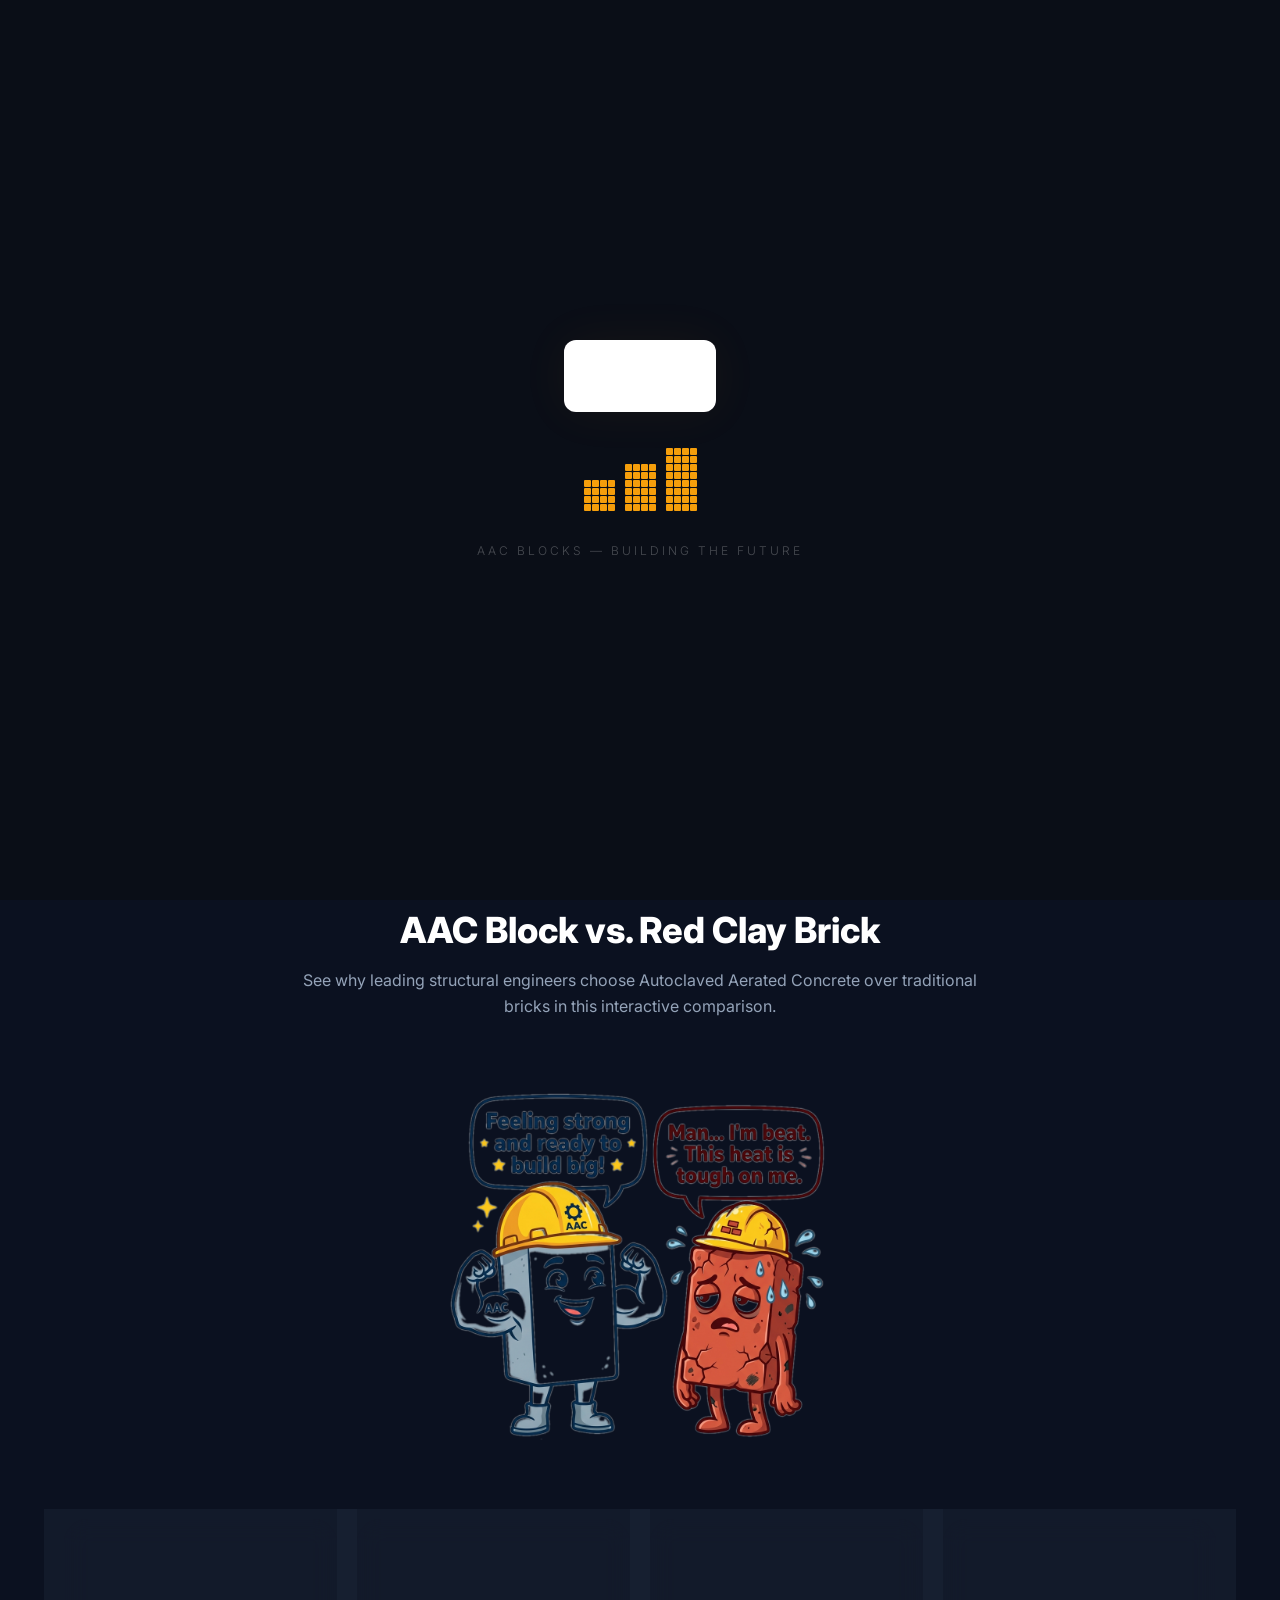
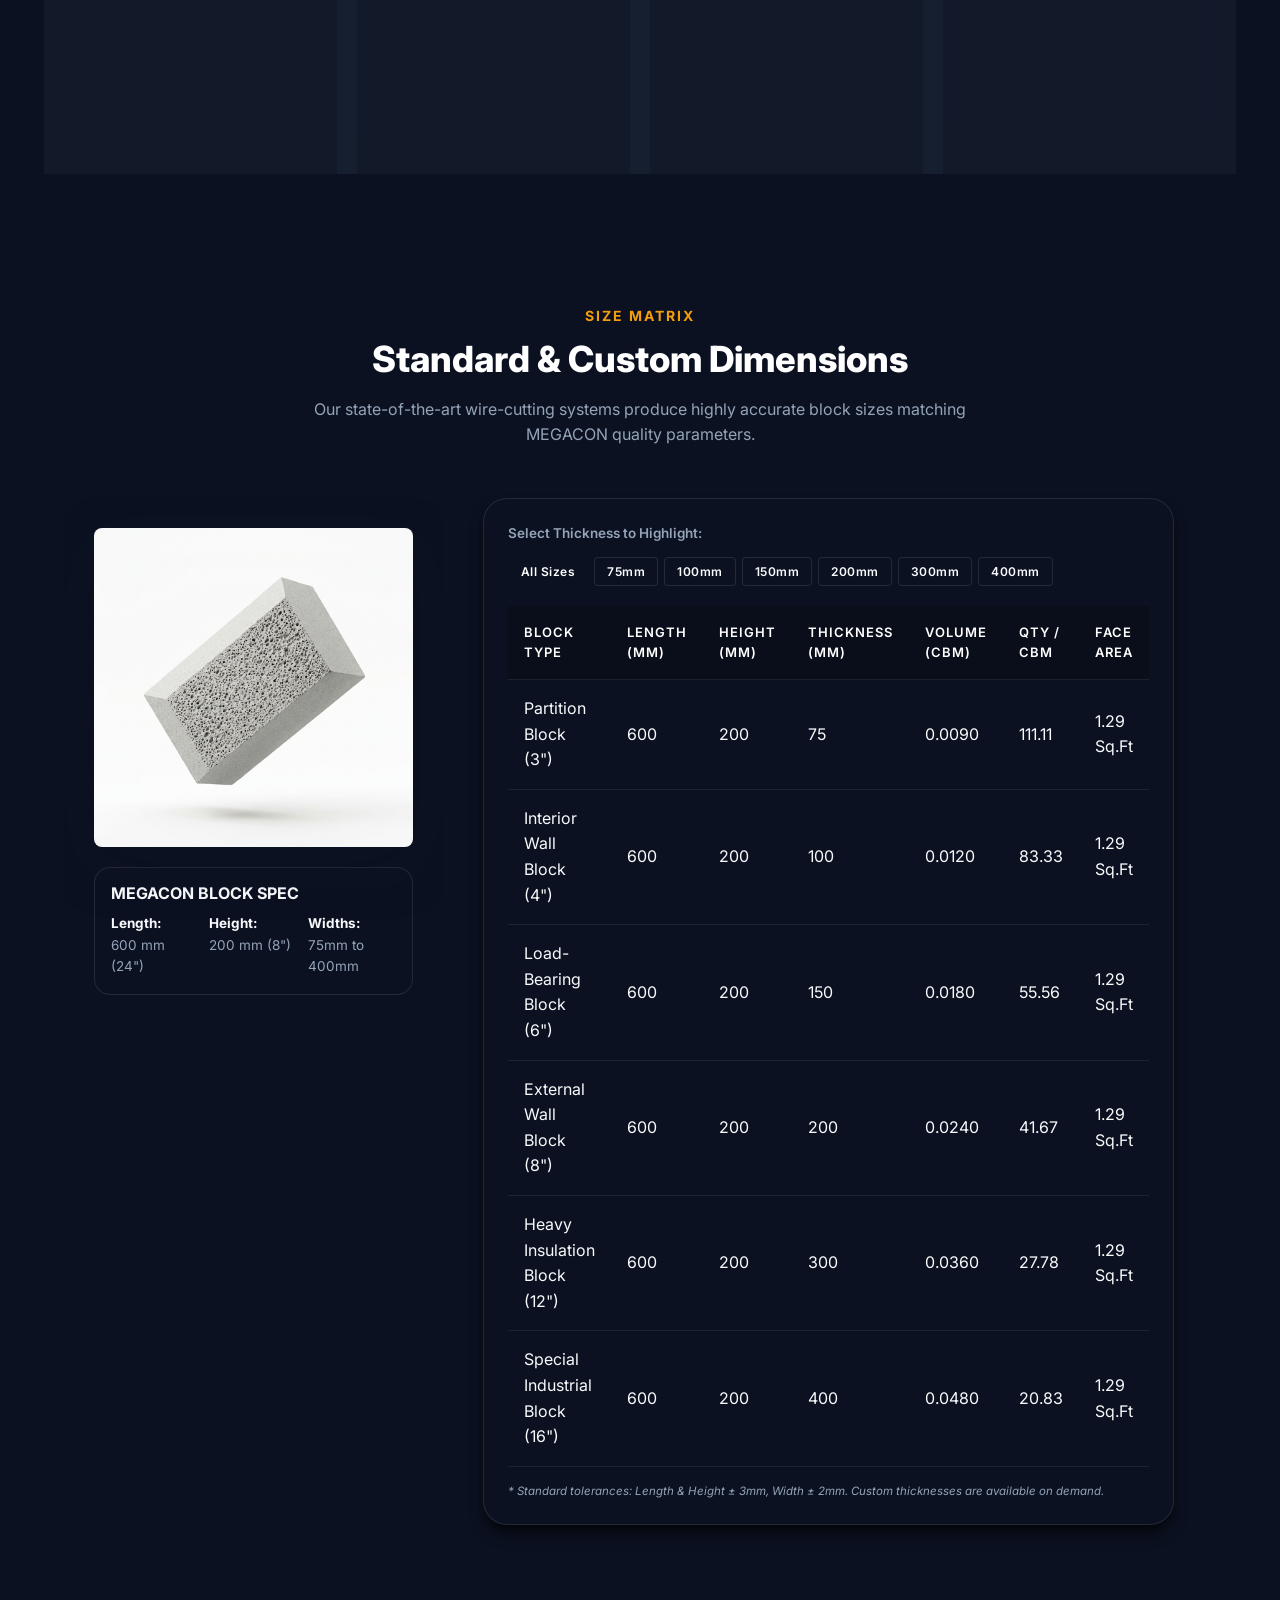
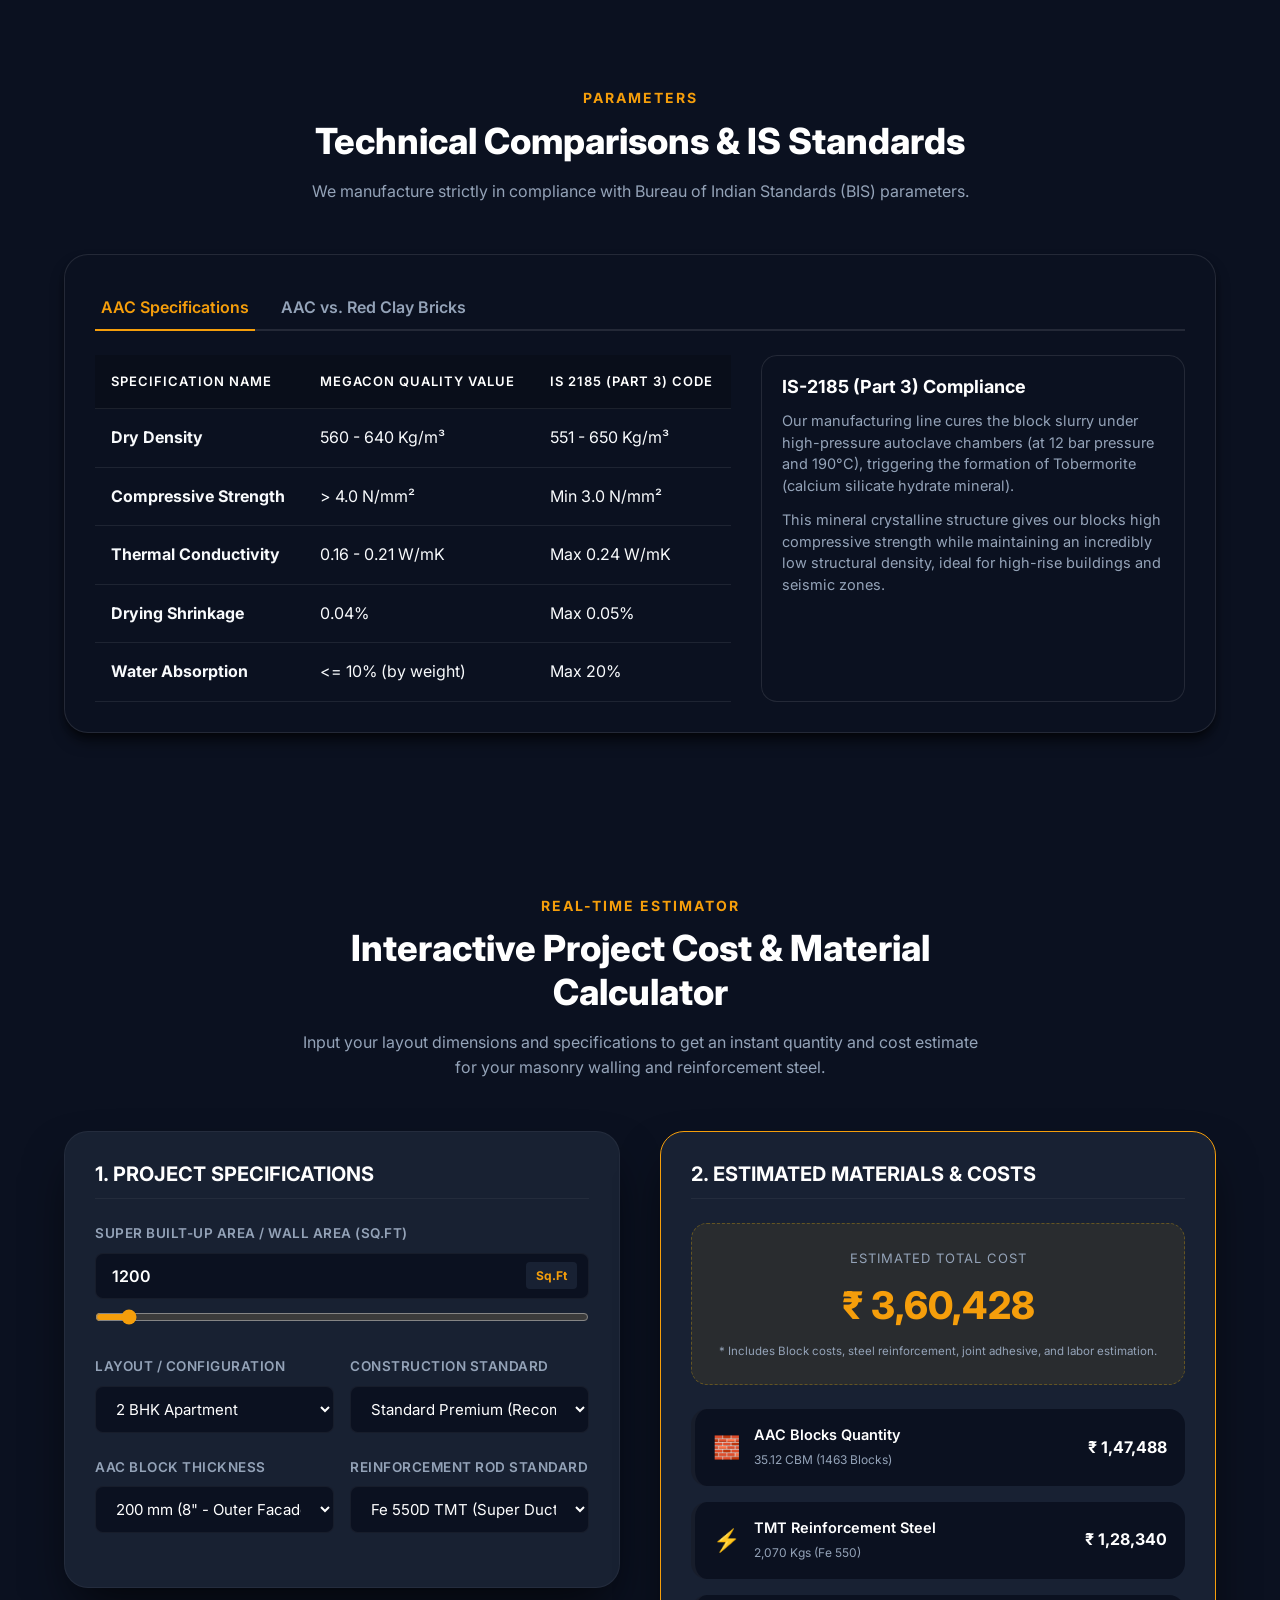
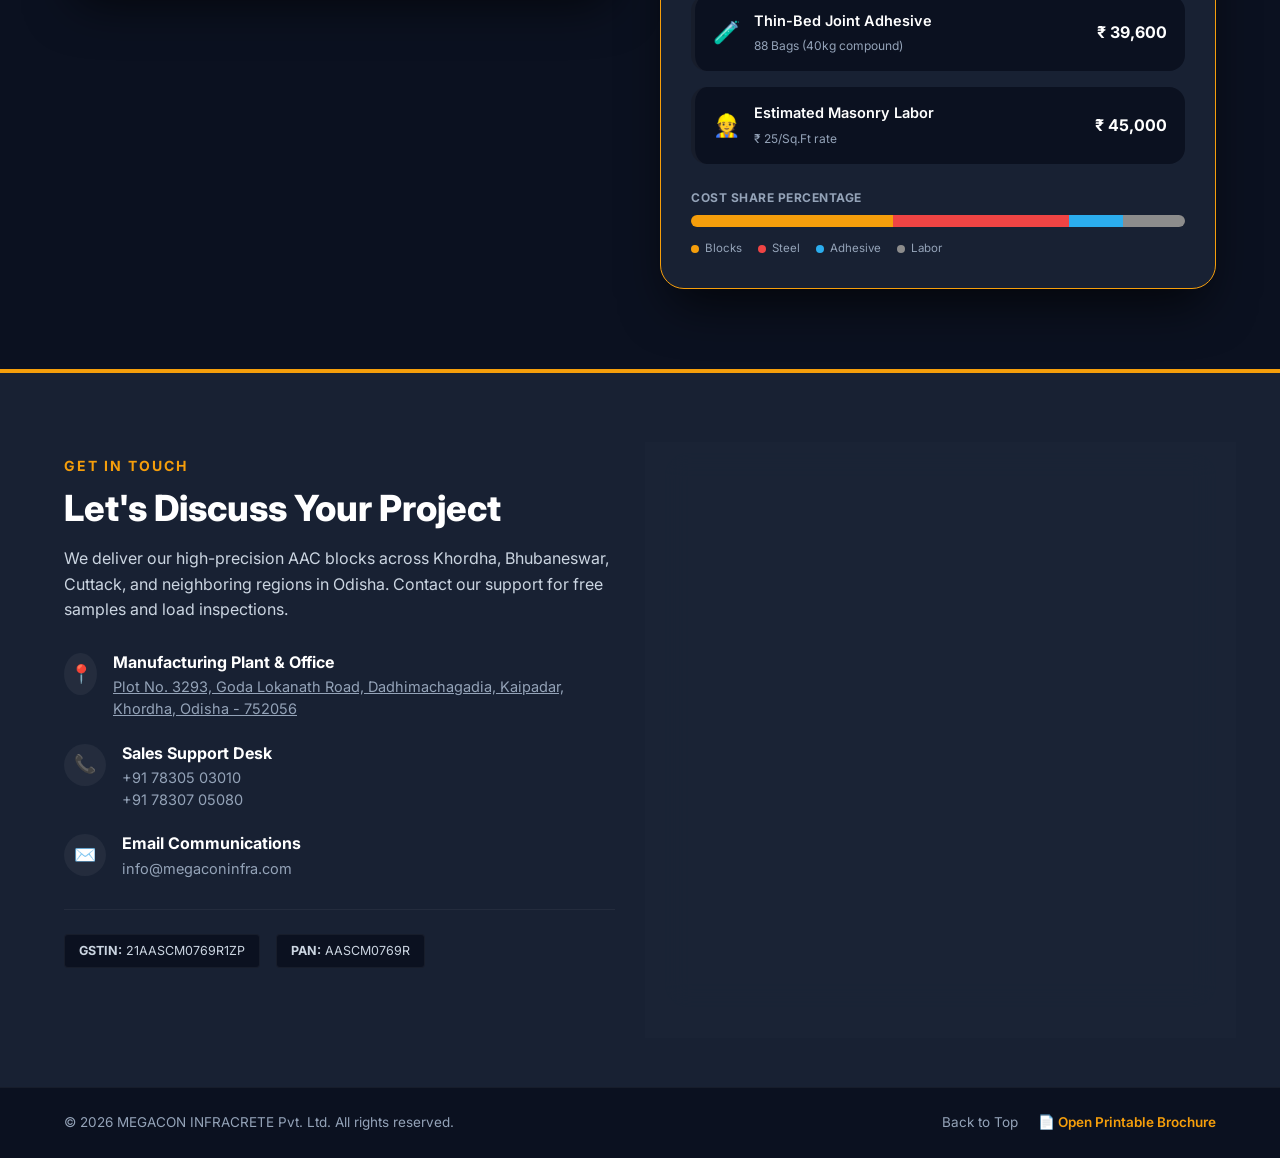
==== commit 3148f7e4: "Add animated logo MP4, replace nav/loader logos, add hero background logo" ====
--- a/index.html
+++ b/index.html
@@ -23,7 +23,7 @@
   <div class="loader" id="loader">
     <div class="loader-inner">
       <div class="loader-logo">
-        <img src="./assets/logo.jpeg" alt="MEGACON">
+        <video src="./assets/logo-animated.mp4" autoplay muted loop playsinline></video>
       </div>
       <div class="loader-wall">
         <div class="ld-block ld-b1">
@@ -65,7 +65,7 @@
   <header class="main-header">
     <div class="container header-container">
       <a href="#" class="logo-link">
-        <img src="./assets/logo.jpeg" alt="MEGACON INFRACRETE Logo" class="nav-logo" id="logo-img">
+        <video src="./assets/logo-animated.mp4" autoplay muted loop playsinline class="nav-logo" id="logo-img"></video>
       </a>
       <nav class="navbar" id="navbar">
         <a href="#hero" class="nav-item active">Home</a>
@@ -96,6 +96,7 @@
   <!-- Hero Section -->
   <section class="hero-section glass-section" id="hero">
     <div class="hero-bg-overlay"></div>
+    <video class="hero-bg-logo hero-bg-left" src="./assets/logo-animated.mp4" autoplay muted loop playsinline></video>
     <div class="container hero-container">
       <div class="hero-content">
         <span class="hero-badge">100% Pure Fly Ash AAC Blocks</span>
--- a/css/style.css
+++ b/css/style.css
@@ -112,7 +112,8 @@
   opacity: 0;
   animation: logoIn 0.5s 1.6s cubic-bezier(0.16, 1, 0.3, 1) forwards;
 }
-.loader-logo img {
+.loader-logo img,
+.loader-logo video {
   height: 72px;
   background: #fff;
   padding: 8px 20px;
@@ -408,8 +409,9 @@
   align-items: center;
 }
 
-.logo-link img {
-  height: 48px;
+.logo-link img,
+.logo-link video {
+  height: 72px;
   object-fit: contain;
   background: white;
   padding: 6px;
@@ -417,7 +419,8 @@
   transition: var(--transition-smooth);
 }
 
-.logo-link img:hover {
+.logo-link img:hover,
+.logo-link video:hover {
   transform: scale(1.03);
 }
 
@@ -536,6 +539,21 @@
   height: 100%;
   background: radial-gradient(circle at 80% 20%, rgba(234, 179, 8, 0.1) 0%, transparent 60%);
   pointer-events: none;
+}
+
+.hero-bg-logo {
+  position: absolute;
+  top: 50%;
+  width: 400px;
+  opacity: 0.06;
+  pointer-events: none;
+  object-fit: contain;
+  z-index: 0;
+}
+
+.hero-bg-left {
+  left: -30px;
+  transform: translateY(-50%) rotate(-8deg) scale(2.025);
 }
 
 .hero-container {
@@ -1607,7 +1625,8 @@
     letter-spacing: 2px;
   }
 
-  .loader-logo img {
+  .loader-logo img,
+  .loader-logo video {
     height: 44px;
     padding: 5px 12px;
   }
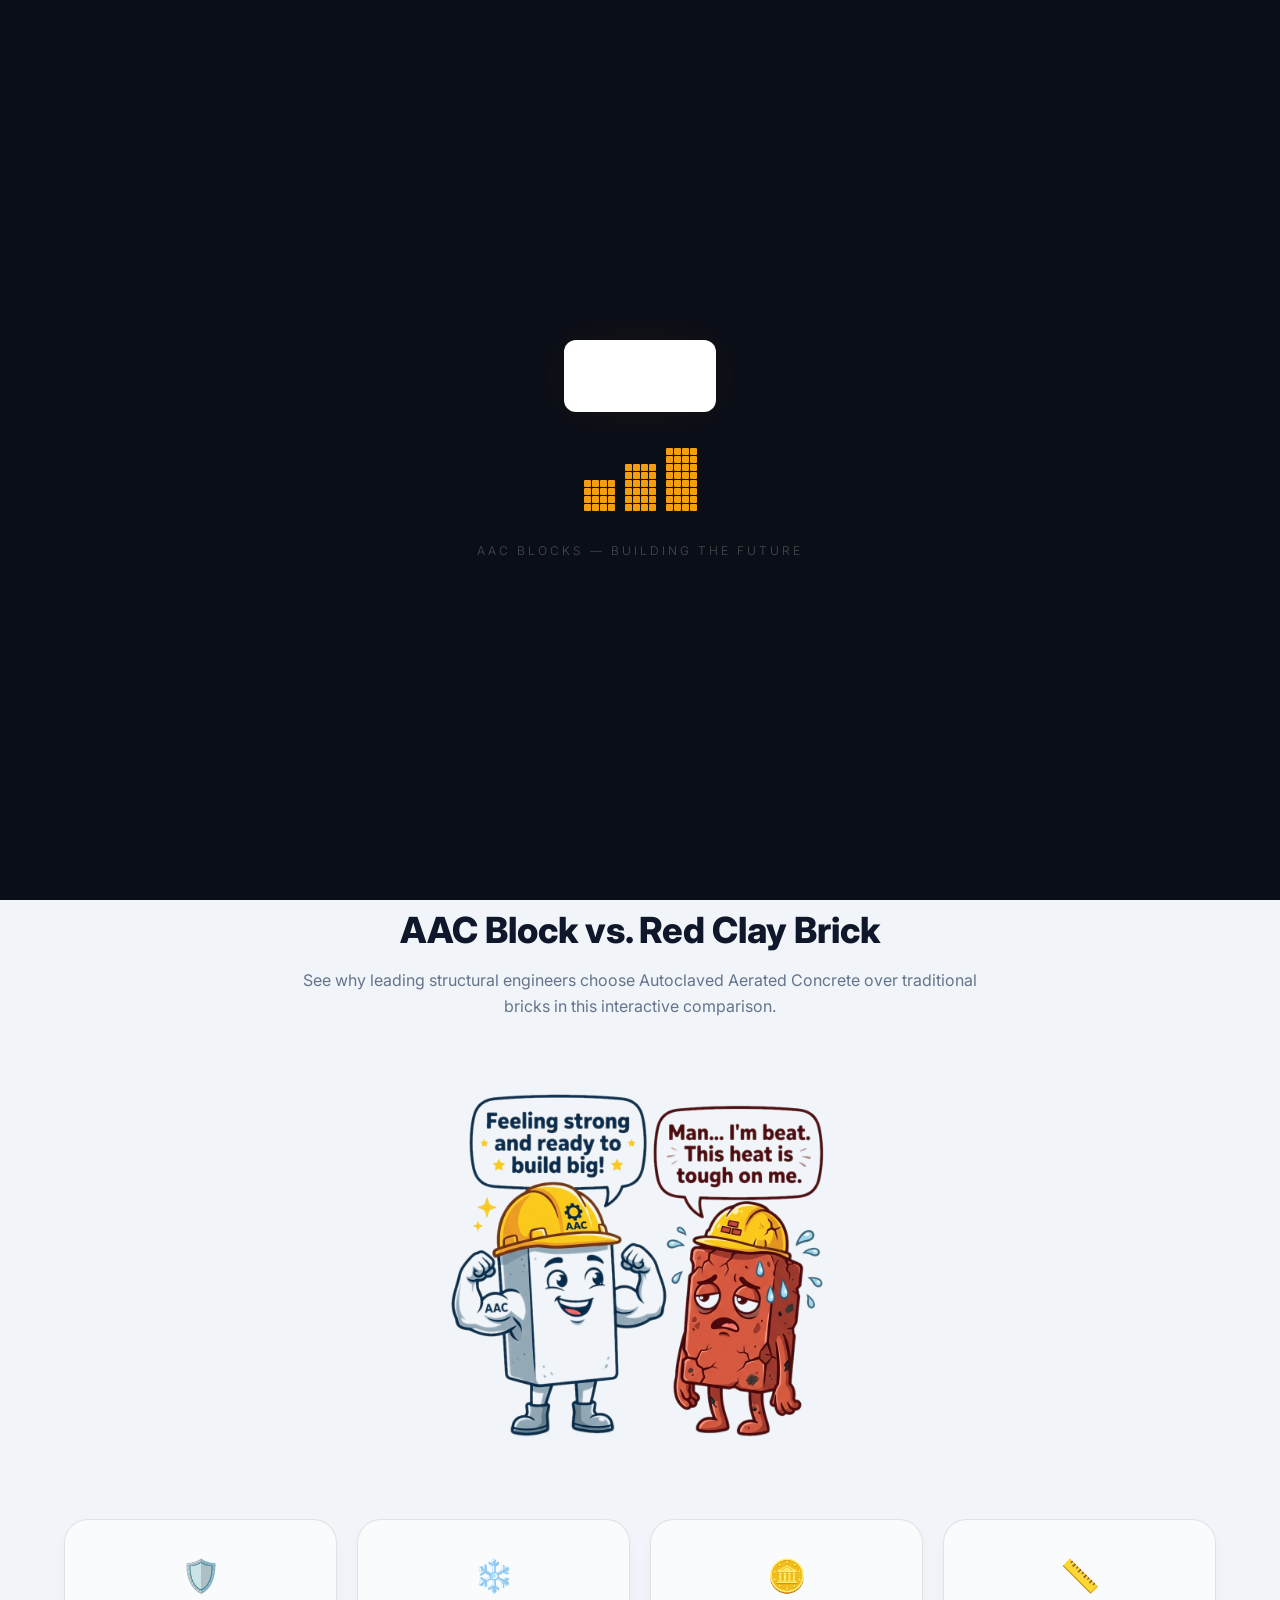
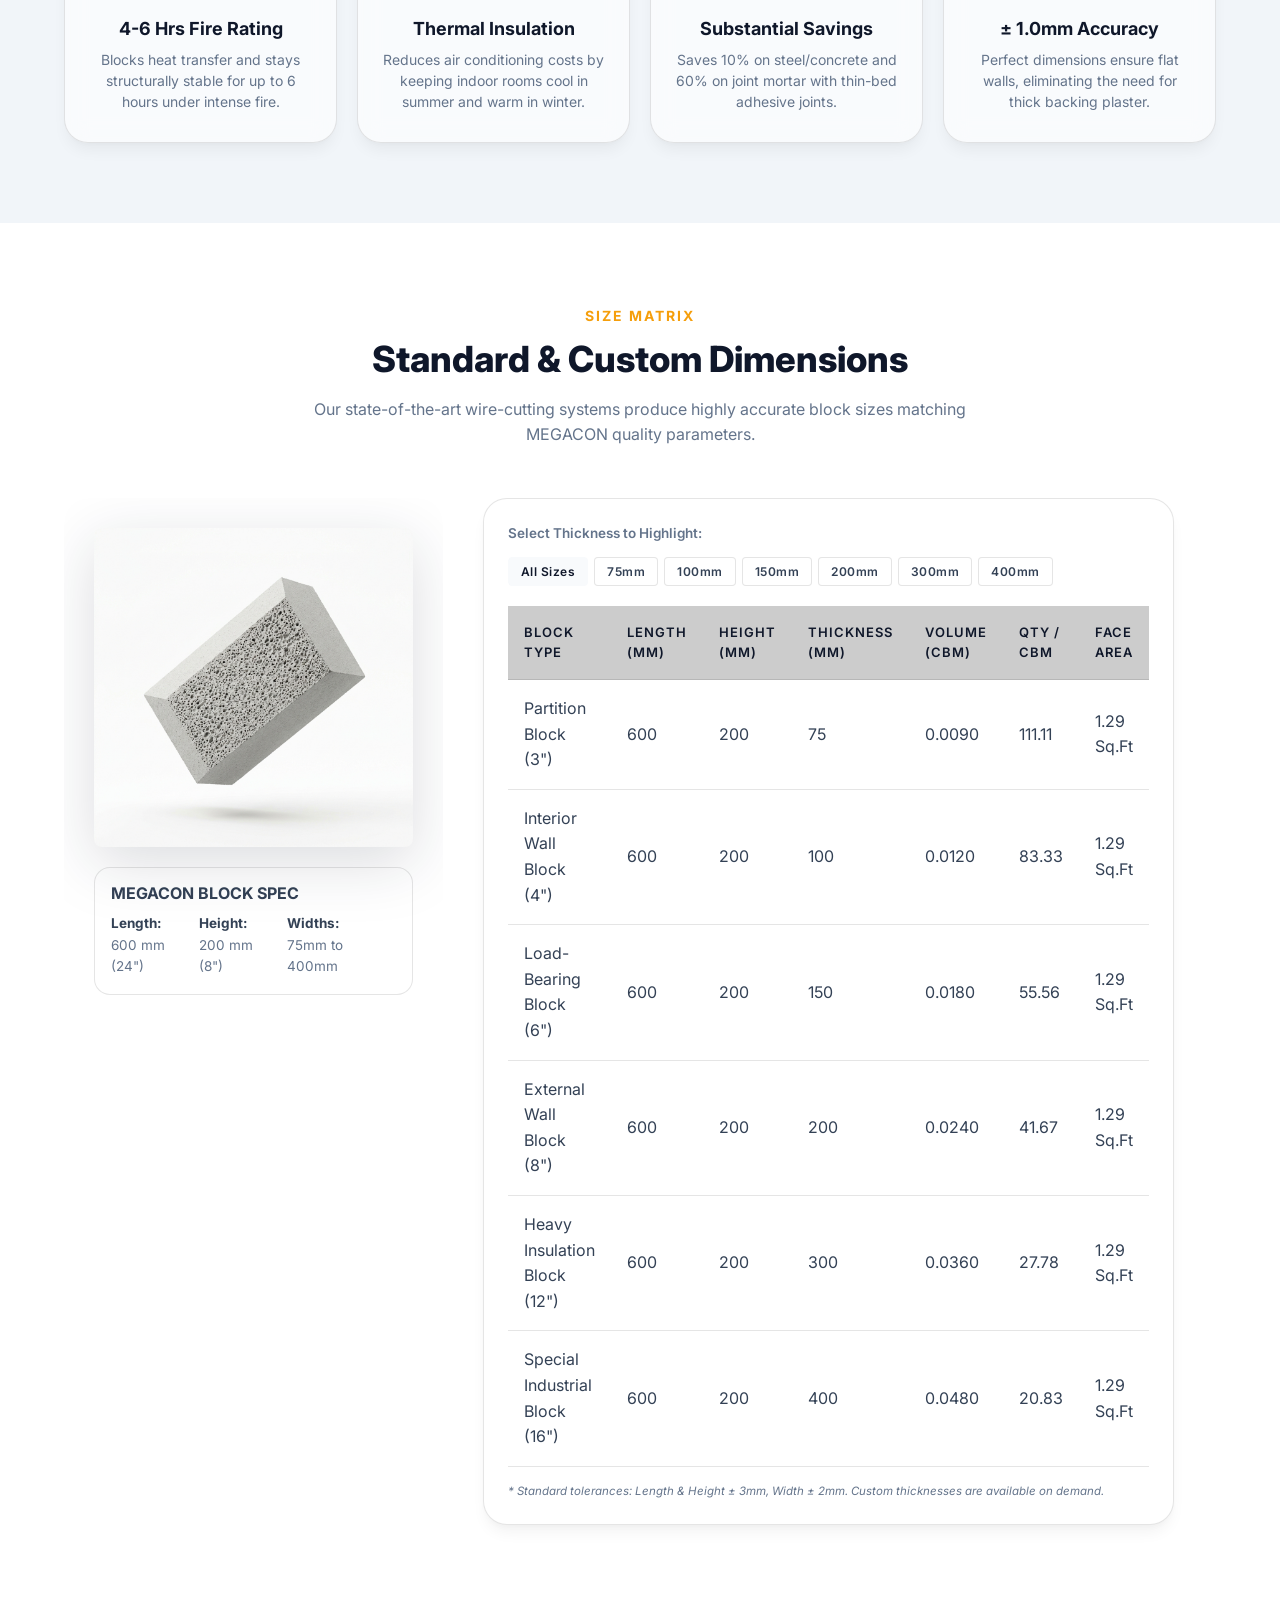
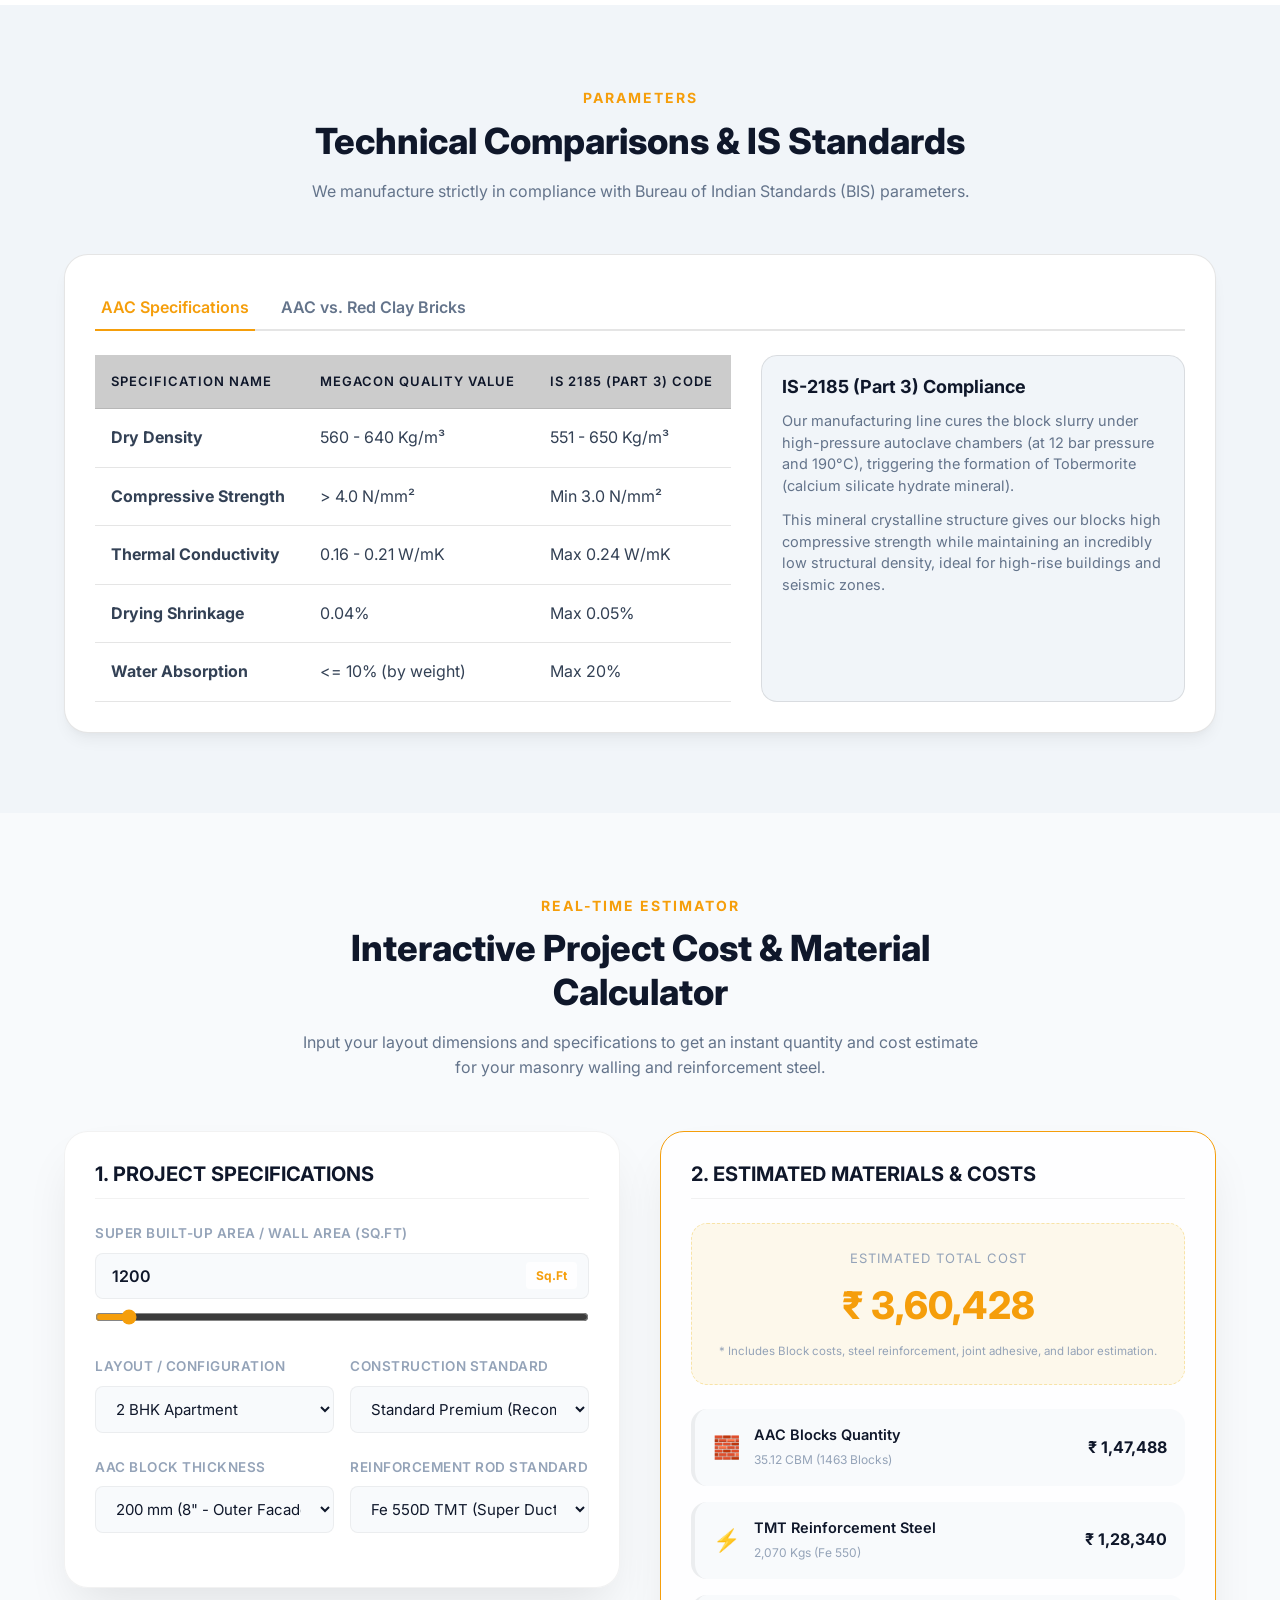
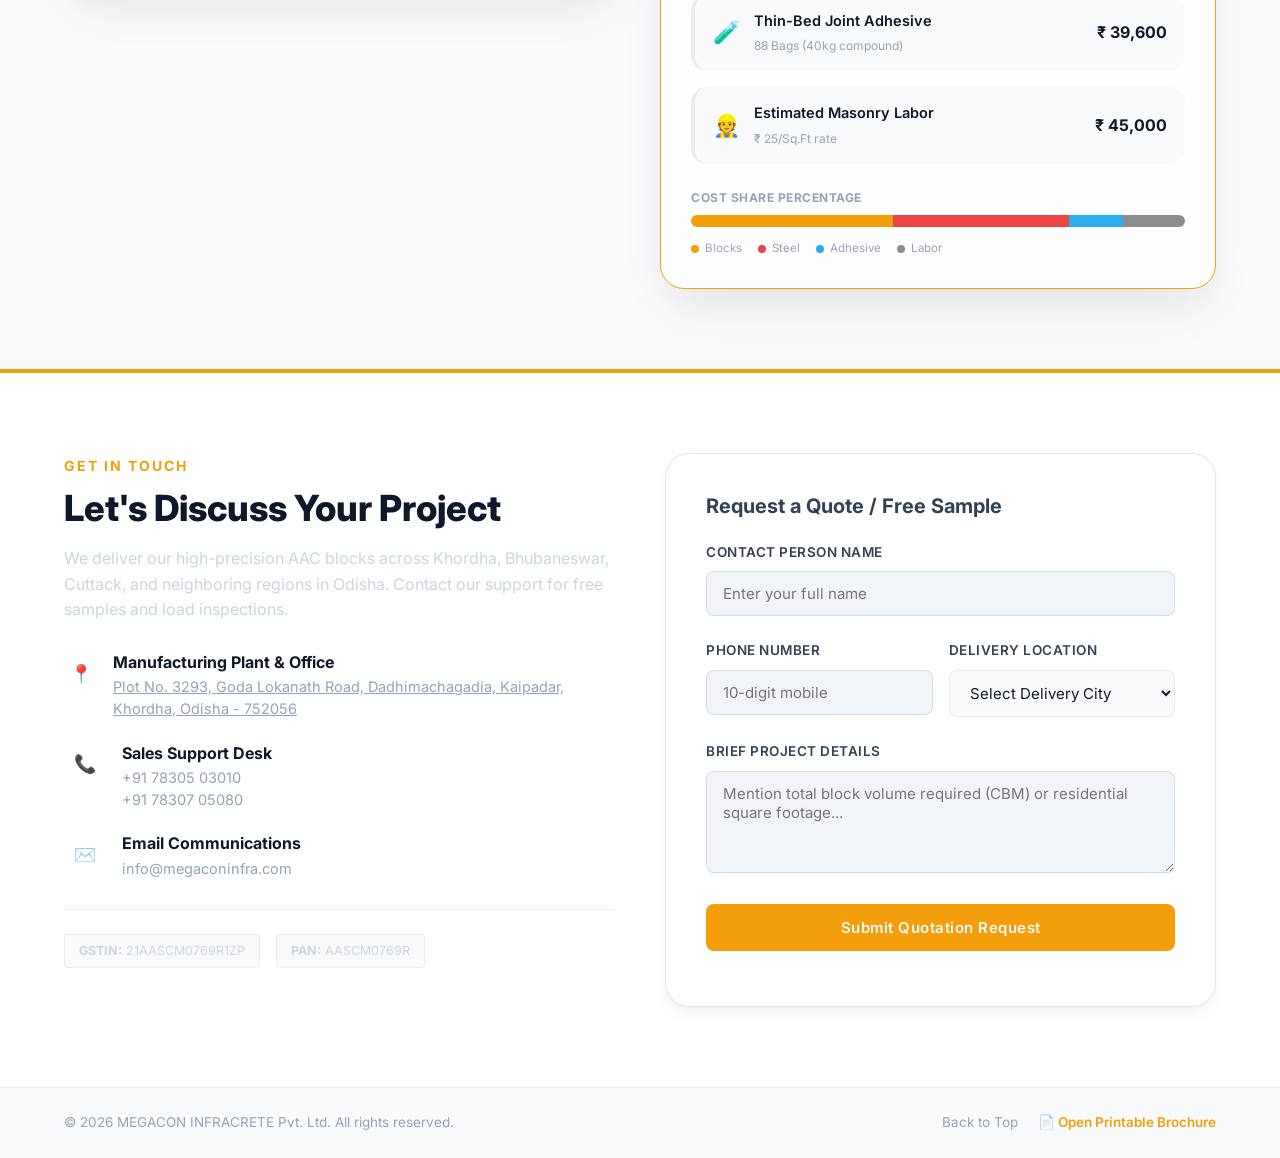
==== commit 781e46a9: "Add AI chat assistant with form submission, suggestion chips, light theme default, fix loader" ====
--- a/index.html
+++ b/index.html
@@ -12,7 +12,7 @@
   <!-- Stylesheet -->
   <link rel="stylesheet" href="./css/style.css?v=4">
   <script>
-    if (localStorage.getItem('megaconTheme') === 'light') {
+    if (localStorage.getItem('megaconTheme') !== 'dark') {
       document.documentElement.classList.add('light-theme');
     }
   </script>
@@ -23,7 +23,7 @@
   <div class="loader" id="loader">
     <div class="loader-inner">
       <div class="loader-logo">
-        <video src="./assets/logo-animated.mp4" autoplay muted loop playsinline></video>
+        <video src="./assets/logo-animated.mp4" autoplay muted playsinline></video>
       </div>
       <div class="loader-wall">
         <div class="ld-block ld-b1">
@@ -640,6 +640,41 @@
     </div>
   </footer>
 
+  <!-- AI Chat Assistant -->
+  <div class="chat-toggle" id="chat-toggle" aria-label="Open AI assistant">
+    <svg viewBox="0 0 24 24" width="26" height="26" fill="none" stroke="currentColor" stroke-width="2" stroke-linecap="round" stroke-linejoin="round"><rect x="3" y="5" width="18" height="14" rx="3"/><circle cx="9" cy="10" r="1.5" fill="currentColor"/><circle cx="15" cy="10" r="1.5" fill="currentColor"/><path d="M9 15c1.5 1.5 4.5 1.5 6 0"/><path d="M12 2v3"/><path d="M9 19v2"/><path d="M15 19v2"/></svg>
+  </div>
+
+  <div class="chat-panel" id="chat-panel">
+    <div class="chat-header">
+      <div class="chat-header-info">
+        <div class="chat-avatar">
+          <svg viewBox="0 0 24 24" width="18" height="18" fill="none" stroke="currentColor" stroke-width="2.5" stroke-linecap="round" stroke-linejoin="round"><rect x="3" y="5" width="18" height="14" rx="3"/><circle cx="9" cy="10" r="1.5" fill="currentColor"/><circle cx="15" cy="10" r="1.5" fill="currentColor"/><path d="M9 15c1.5 1.5 4.5 1.5 6 0"/></svg>
+        </div>
+        <div>
+          <div class="chat-header-title">MEGACON Assistant</div>
+          <div class="chat-header-status">Online</div>
+        </div>
+      </div>
+      <button class="chat-close" id="chat-close" aria-label="Close chat">
+        <svg viewBox="0 0 24 24" width="20" height="20" fill="none" stroke="currentColor" stroke-width="2" stroke-linecap="round" stroke-linejoin="round"><line x1="18" y1="6" x2="6" y2="18"/><line x1="6" y1="6" x2="18" y2="18"/></svg>
+      </button>
+    </div>
+    <div class="chat-messages" id="chat-messages">
+      <div class="chat-msg bot">
+        <div class="msg-content">👋 Welcome to MEGACON INFRACRETE! Ask me anything about our AAC blocks, specifications, pricing, or contact details.</div>
+        <div class="msg-time">Just now</div>
+      </div>
+    </div>
+    <div class="chat-suggestions" id="chat-suggestions"></div>
+    <div class="chat-input-area">
+      <input type="text" class="chat-input" id="chat-input" placeholder="Type your question..." autocomplete="off">
+      <button class="chat-send" id="chat-send" aria-label="Send message">
+        <svg viewBox="0 0 24 24" width="20" height="20" fill="none" stroke="currentColor" stroke-width="2" stroke-linecap="round" stroke-linejoin="round"><line x1="22" y1="2" x2="11" y2="13"/><polygon points="22 2 15 22 11 13 2 9 22 2"/></svg>
+      </button>
+    </div>
+  </div>
+
   <!-- Javascript -->
   <script src="./js/app.js?v=4"></script>
 </body>
--- a/css/style.css
+++ b/css/style.css
@@ -874,7 +874,7 @@
   list-style: none;
   font-size: 13.5px;
   display: grid;
-  grid-template-columns: repeat(3, 1fr);
+  grid-template-columns: 1fr 1fr 1.4fr;
   gap: 10px;
 }
 
@@ -1648,7 +1648,7 @@
     object-fit: contain;
   }
   .block-details-overlay ul {
-    grid-template-columns: repeat(3, 1fr);
+    grid-template-columns: 1fr 1fr 1.4fr;
     gap: 6px;
     font-size: 12px;
   }
@@ -1783,3 +1783,321 @@
   border-radius: 50px 50px 50px 20px !important;
 }
 
+/* ==========================================================================
+   AI CHAT ASSISTANT
+   ========================================================================== */
+
+.chat-toggle {
+  position: fixed;
+  bottom: 24px;
+  right: 24px;
+  width: 56px;
+  height: 56px;
+  border-radius: 50%;
+  background: var(--secondary-color);
+  color: #0B1120;
+  display: flex;
+  align-items: center;
+  justify-content: center;
+  cursor: pointer;
+  z-index: 9999;
+  box-shadow: 0 4px 20px rgba(245, 158, 11, 0.4);
+  transition: transform 0.3s ease, box-shadow 0.3s ease;
+  border: none;
+}
+
+.chat-toggle:hover {
+  transform: scale(1.08);
+  box-shadow: 0 6px 28px rgba(245, 158, 11, 0.55);
+}
+
+.chat-toggle svg {
+  transition: transform 0.3s ease;
+}
+
+.chat-panel {
+  position: fixed;
+  bottom: 90px;
+  right: 24px;
+  width: 380px;
+  max-height: 560px;
+  height: 560px;
+  background: var(--bg-white);
+  border: 1px solid var(--border-color);
+  border-radius: 16px;
+  box-shadow: 0 16px 48px rgba(0, 0, 0, 0.25);
+  z-index: 9998;
+  display: none;
+  flex-direction: column;
+  overflow: hidden;
+  animation: chatPanelIn 0.3s cubic-bezier(0.16, 1, 0.3, 1);
+}
+
+.chat-panel.open {
+  display: flex;
+}
+
+@keyframes chatPanelIn {
+  from { opacity: 0; transform: translateY(16px) scale(0.96); }
+  to   { opacity: 1; transform: translateY(0) scale(1); }
+}
+
+.chat-header {
+  display: flex;
+  align-items: center;
+  justify-content: space-between;
+  padding: 16px 18px;
+  background: var(--secondary-color);
+  color: #0B1120;
+  flex-shrink: 0;
+}
+
+.chat-header-info {
+  display: flex;
+  align-items: center;
+  gap: 10px;
+}
+
+.chat-avatar {
+  width: 34px;
+  height: 34px;
+  border-radius: 50%;
+  background: rgba(11, 17, 32, 0.12);
+  display: flex;
+  align-items: center;
+  justify-content: center;
+}
+
+.chat-header-title {
+  font-family: 'Inter', sans-serif;
+  font-weight: 700;
+  font-size: 15px;
+}
+
+.chat-header-status {
+  font-family: 'Inter', sans-serif;
+  font-size: 12px;
+  font-weight: 500;
+  opacity: 0.7;
+}
+
+.chat-close {
+  background: none;
+  border: none;
+  color: #0B1120;
+  cursor: pointer;
+  padding: 4px;
+  border-radius: 6px;
+  transition: background 0.2s;
+  opacity: 0.7;
+}
+
+.chat-close:hover {
+  background: rgba(11, 17, 32, 0.1);
+  opacity: 1;
+}
+
+.chat-messages {
+  flex: 1;
+  padding: 16px 18px;
+  overflow-y: auto;
+  display: flex;
+  flex-direction: column;
+  gap: 12px;
+}
+
+.chat-messages::-webkit-scrollbar {
+  width: 4px;
+}
+
+.chat-messages::-webkit-scrollbar-thumb {
+  background: var(--text-muted);
+  border-radius: 4px;
+}
+
+.chat-msg {
+  max-width: 85%;
+  display: flex;
+  flex-direction: column;
+  gap: 3px;
+  animation: msgIn 0.3s cubic-bezier(0.16, 1, 0.3, 1);
+}
+
+@keyframes msgIn {
+  from { opacity: 0; transform: translateY(8px); }
+  to   { opacity: 1; transform: translateY(0); }
+}
+
+.chat-msg.bot {
+  align-self: flex-start;
+}
+
+.chat-msg.user {
+  align-self: flex-end;
+}
+
+.msg-content {
+  font-family: 'Inter', sans-serif;
+  font-size: 14px;
+  line-height: 1.55;
+  padding: 10px 14px;
+  border-radius: 14px;
+  word-wrap: break-word;
+}
+
+.chat-msg.bot .msg-content {
+  background: var(--bg-light);
+  color: var(--text-dark);
+  border-bottom-left-radius: 4px;
+}
+
+.chat-msg.user .msg-content {
+  background: var(--secondary-color);
+  color: #0B1120;
+  border-bottom-right-radius: 4px;
+}
+
+.msg-time {
+  font-family: 'Inter', sans-serif;
+  font-size: 11px;
+  color: var(--text-muted);
+  padding: 0 4px;
+}
+
+.chat-msg.user .msg-time {
+  text-align: right;
+}
+
+.chat-typing {
+  align-self: flex-start;
+  display: flex;
+  align-items: center;
+  gap: 4px;
+  padding: 12px 16px;
+  background: var(--bg-light);
+  border-radius: 14px;
+  border-bottom-left-radius: 4px;
+}
+
+.chat-typing span {
+  width: 7px;
+  height: 7px;
+  border-radius: 50%;
+  background: var(--text-muted);
+  animation: typingDot 1.2s infinite;
+}
+
+.chat-typing span:nth-child(2) { animation-delay: 0.2s; }
+.chat-typing span:nth-child(3) { animation-delay: 0.4s; }
+
+@keyframes typingDot {
+  0%, 60%, 100% { opacity: 0.3; transform: scale(0.8); }
+  30% { opacity: 1; transform: scale(1); }
+}
+
+.chat-suggestions {
+  display: flex;
+  flex-wrap: wrap;
+  gap: 6px;
+  padding: 8px 14px 4px;
+  background: var(--bg-white);
+  flex-shrink: 0;
+}
+
+.chat-suggestion-chip {
+  font-family: 'Inter', sans-serif;
+  font-size: 12px;
+  font-weight: 500;
+  padding: 6px 12px;
+  border-radius: 16px;
+  border: 1px solid var(--border-color);
+  background: var(--bg-light);
+  color: var(--text-dark);
+  cursor: pointer;
+  transition: all 0.2s;
+  white-space: nowrap;
+}
+
+.chat-suggestion-chip:hover {
+  background: var(--secondary-color);
+  color: #0B1120;
+  border-color: var(--secondary-color);
+  transform: translateY(-1px);
+}
+
+.chat-suggestion-chip:active {
+  transform: scale(0.96);
+}
+
+.chat-input-area {
+  display: flex;
+  align-items: center;
+  gap: 8px;
+  padding: 12px 14px 14px;
+  border-top: 1px solid var(--border-color);
+  background: var(--bg-white);
+  flex-shrink: 0;
+}
+
+.chat-input {
+  flex: 1;
+  border: 1px solid var(--border-color);
+  border-radius: 10px;
+  padding: 10px 14px;
+  font-family: 'Inter', sans-serif;
+  font-size: 14px;
+  background: var(--bg-light);
+  color: var(--text-dark);
+  outline: none;
+  transition: border-color 0.2s;
+}
+
+.chat-input:focus {
+  border-color: var(--secondary-color);
+}
+
+.chat-input::placeholder {
+  color: var(--text-muted);
+}
+
+.chat-send {
+  width: 42px;
+  height: 42px;
+  border-radius: 50%;
+  background: var(--secondary-color);
+  color: #0B1120;
+  border: none;
+  cursor: pointer;
+  display: flex;
+  align-items: center;
+  justify-content: center;
+  flex-shrink: 0;
+  transition: transform 0.2s, box-shadow 0.2s;
+}
+
+.chat-send:hover {
+  transform: scale(1.06);
+  box-shadow: 0 2px 12px rgba(245, 158, 11, 0.3);
+}
+
+.chat-send:active {
+  transform: scale(0.94);
+}
+
+@media (max-width: 480px) {
+  .chat-panel {
+    right: 12px;
+    bottom: 80px;
+    width: calc(100vw - 24px);
+    max-height: calc(100vh - 120px);
+    height: auto;
+  }
+
+  .chat-toggle {
+    bottom: 16px;
+    right: 16px;
+    width: 50px;
+    height: 50px;
+  }
+}
+
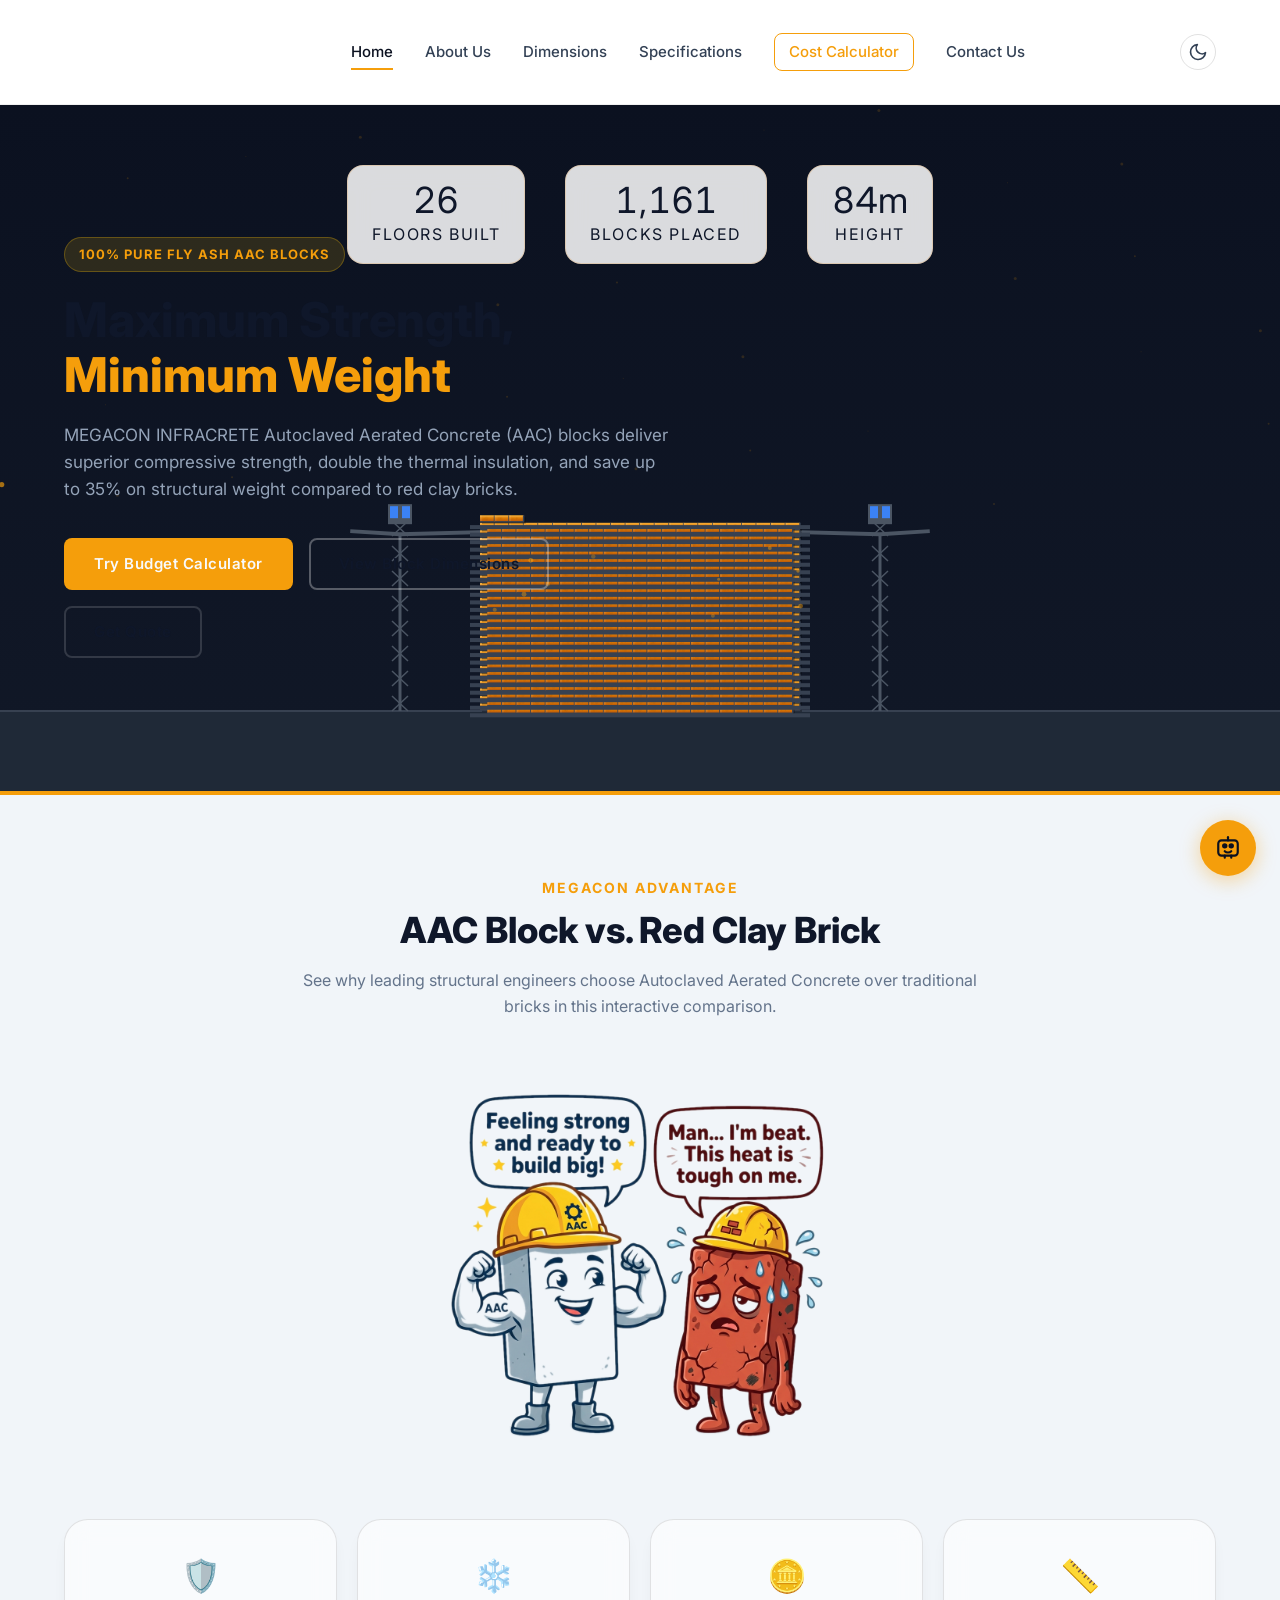
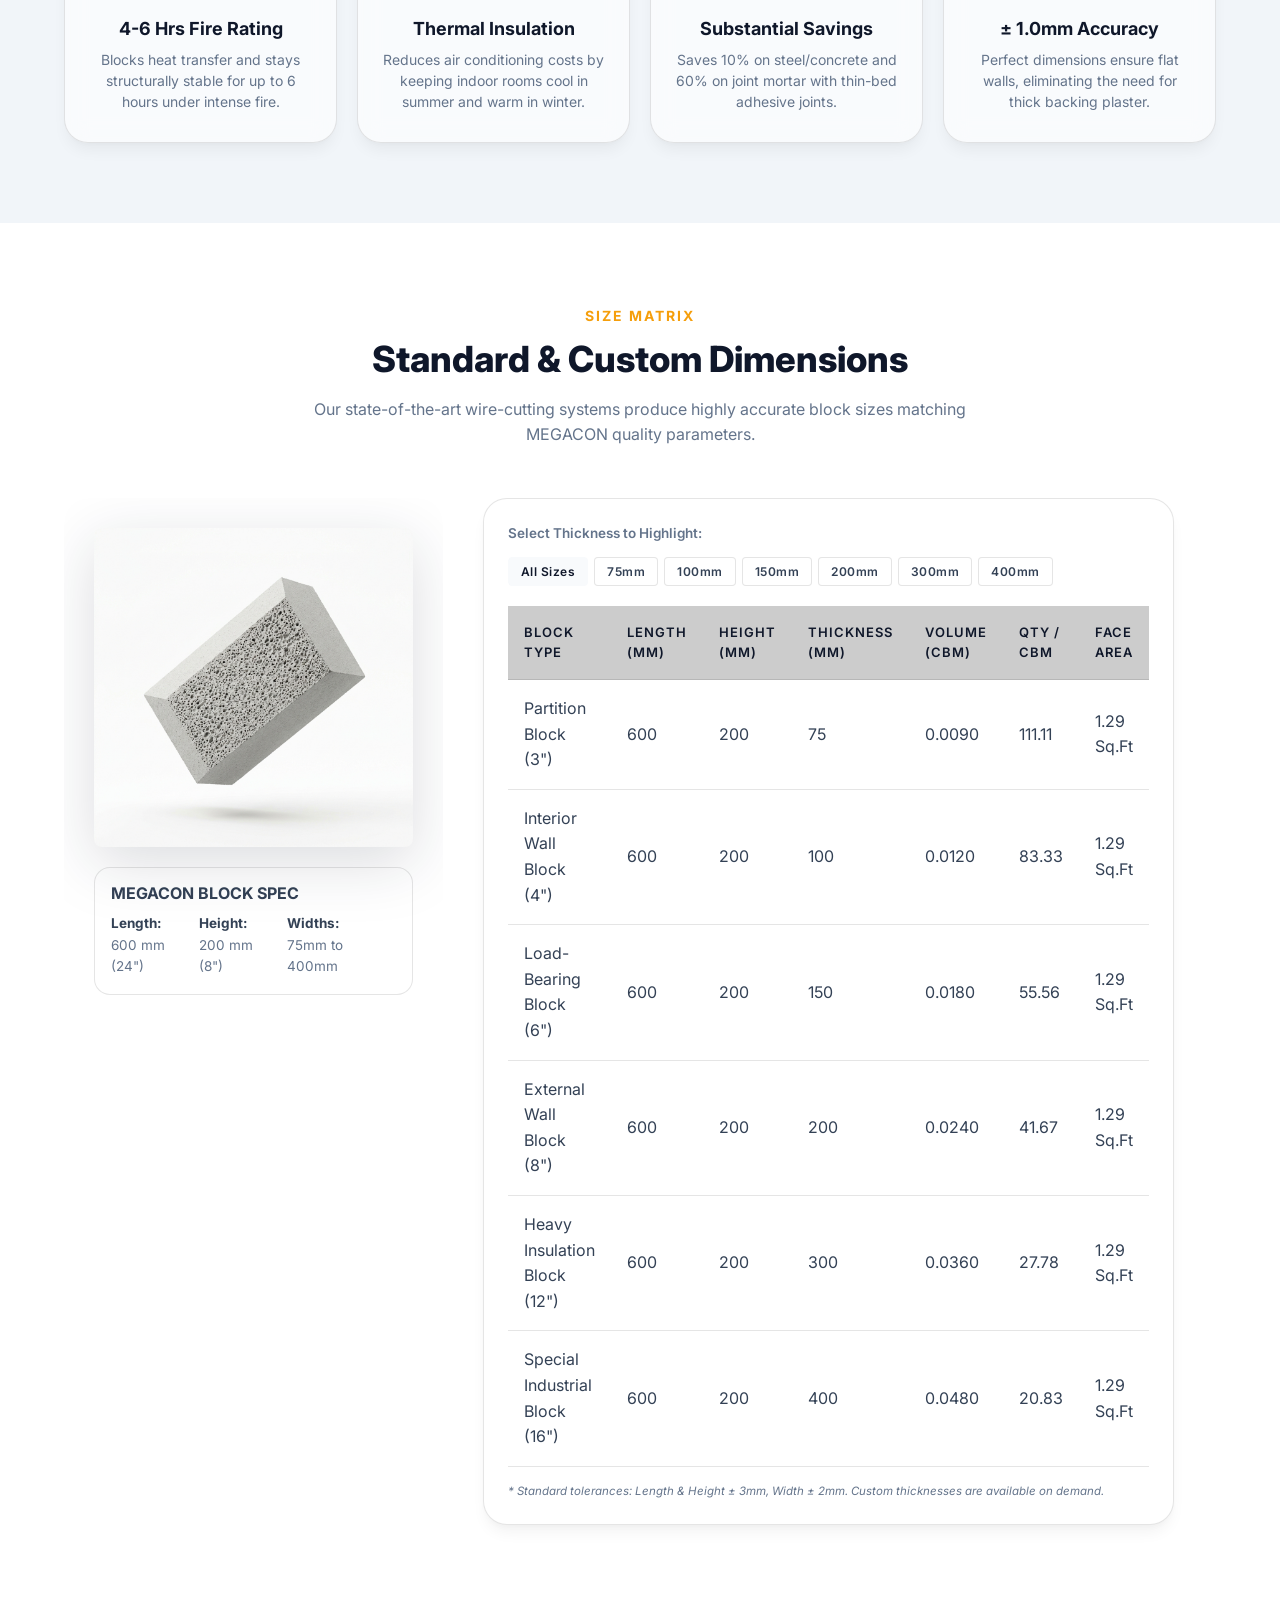
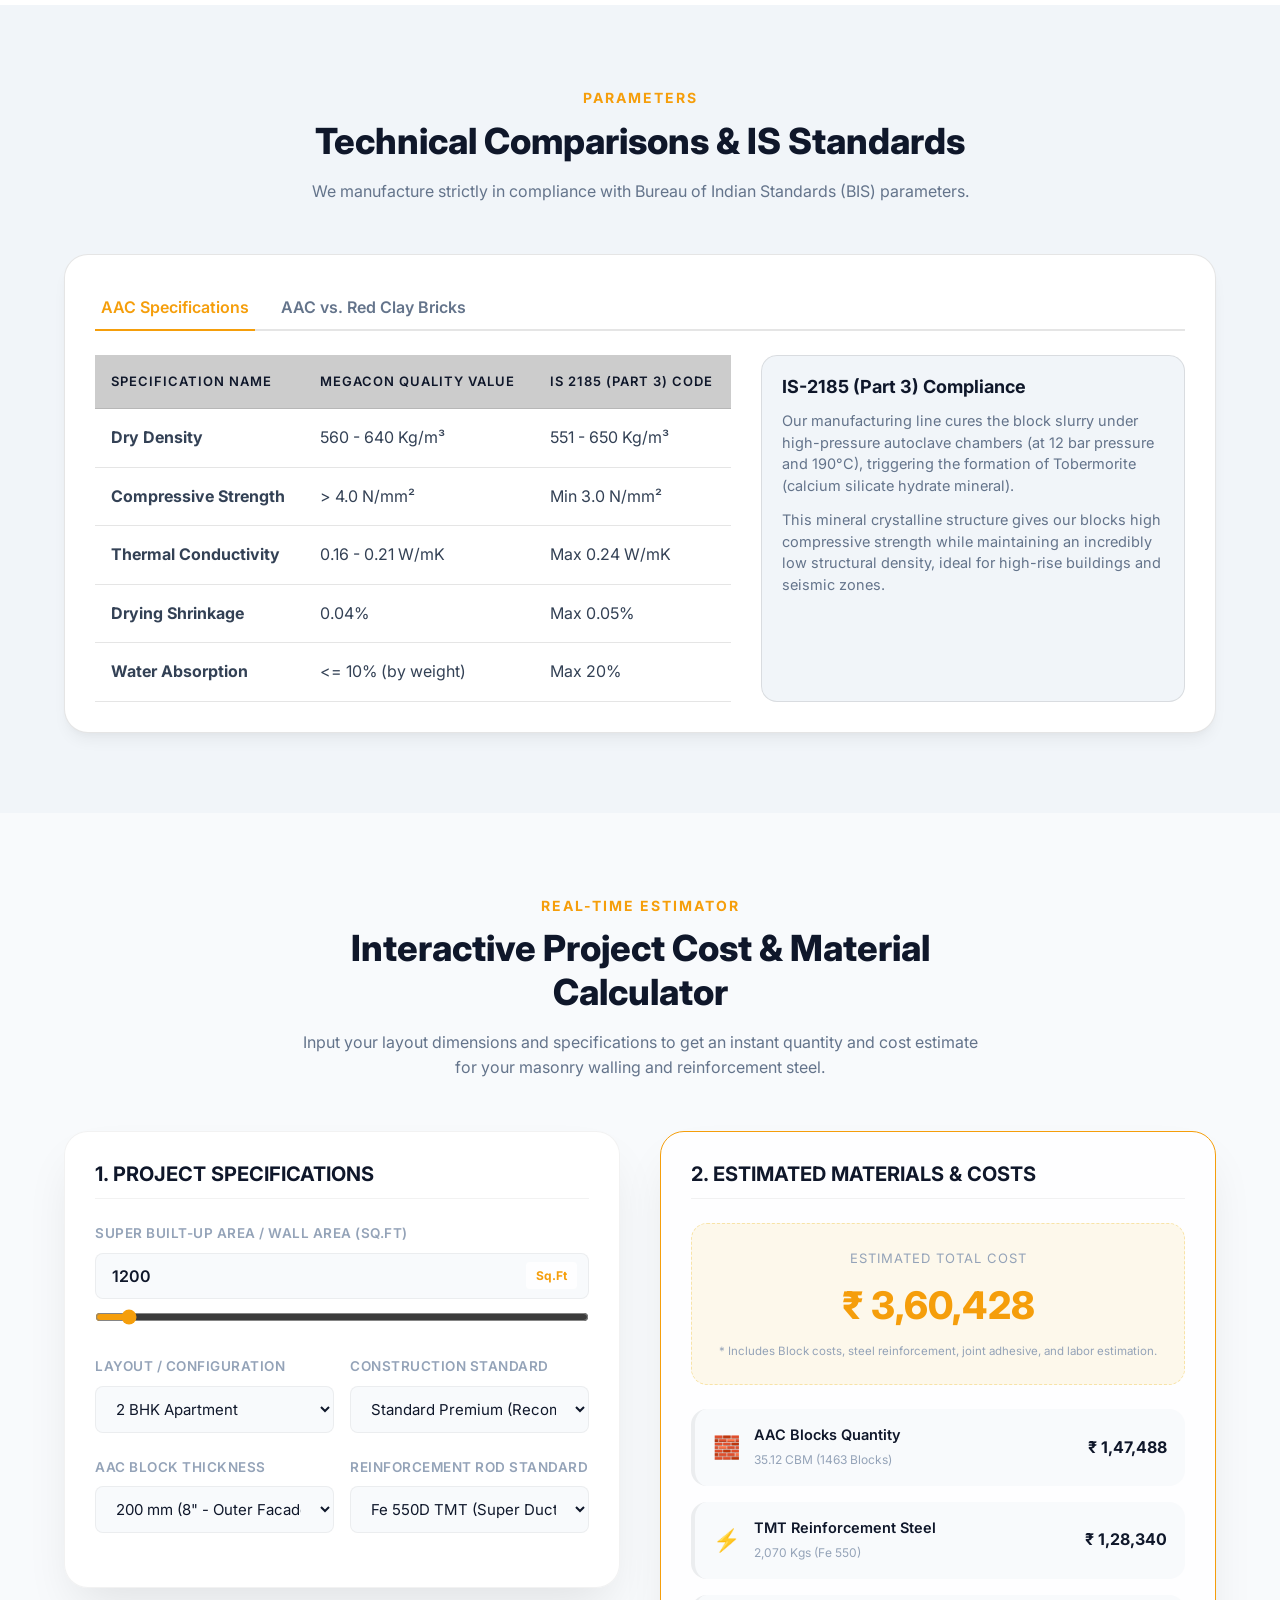
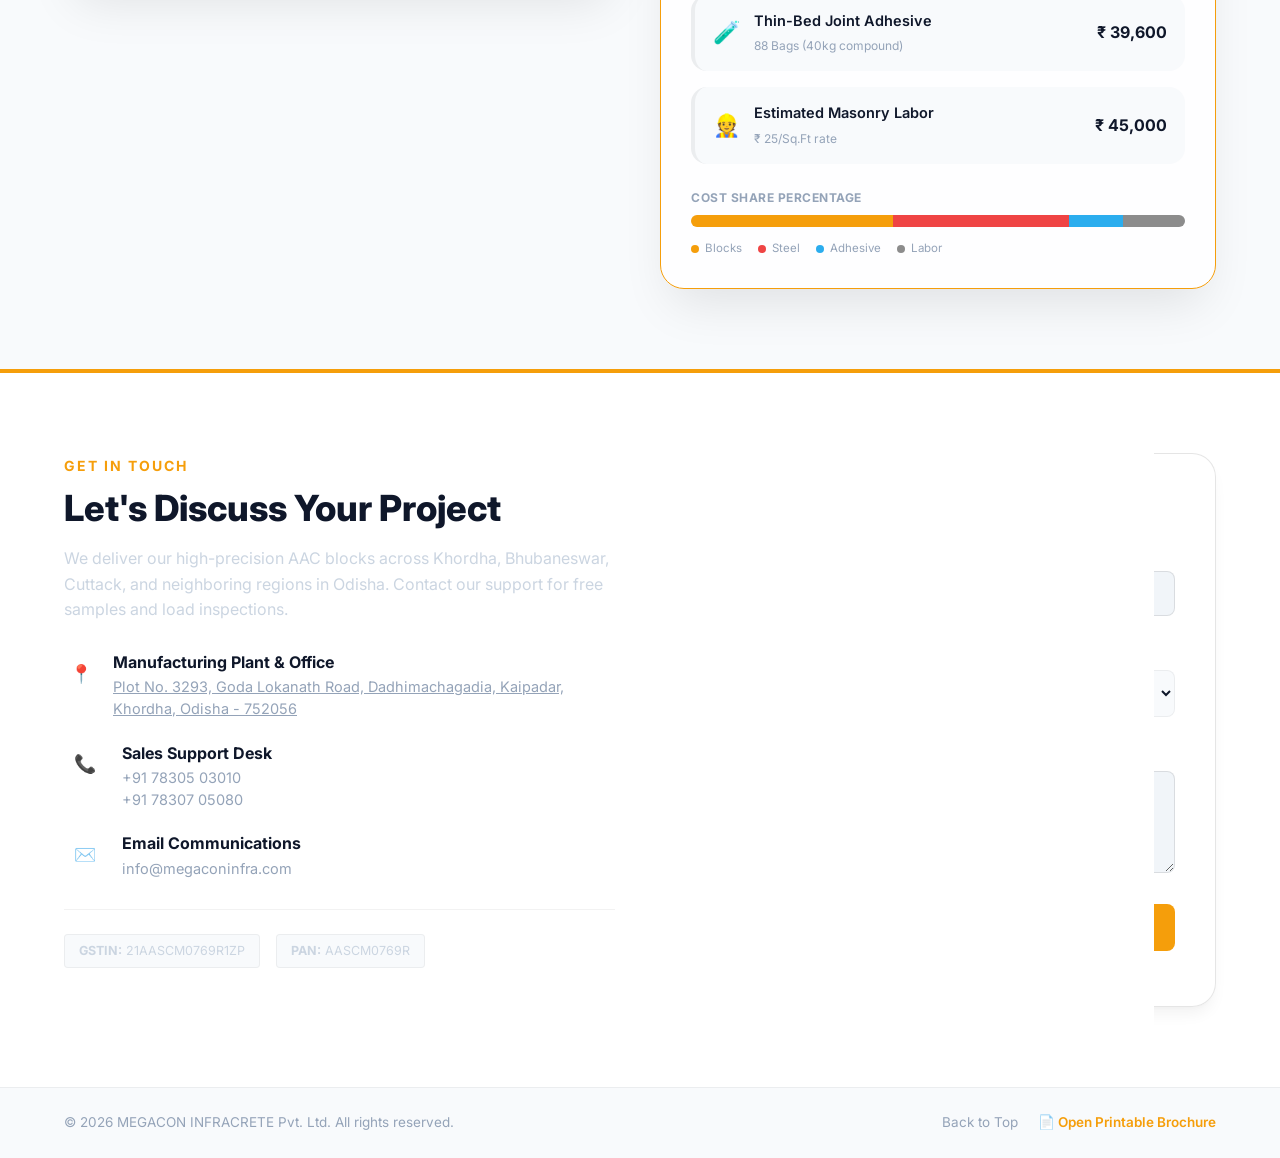
==== commit fe5d4c2a: "Add hero canvas construction animation - Replace hero background video with canvas-based animation s" ====
--- a/index.html
+++ b/index.html
@@ -93,10 +93,34 @@
   <div class="bg-orb orb-1"></div>
   <div class="bg-orb orb-2"></div>
   
-  <!-- Hero Section -->
+  <!-- Hero Section with Canvas Animation -->
   <section class="hero-section glass-section" id="hero">
     <div class="hero-bg-overlay"></div>
-    <video class="hero-bg-logo hero-bg-left" src="./assets/logo-animated.mp4" autoplay muted loop playsinline></video>
+    
+    <!-- Canvas Animation Container -->
+    <div class="hero-canvas-wrapper">
+      <canvas id="construction-canvas" aria-label="MEGACON AAC Blocks constructing a skyscraper animation"></canvas>
+      <div class="canvas-overlay">
+        <div class="construction-stats" id="construction-stats">
+          <div class="stat-item">
+            <span class="stat-value" id="stat-floors">0</span>
+            <span class="stat-label">Floors Built</span>
+          </div>
+          <div class="stat-item">
+            <span class="stat-value" id="stat-blocks">0</span>
+            <span class="stat-label">Blocks Placed</span>
+          </div>
+          <div class="stat-item">
+            <span class="stat-value" id="stat-height">0m</span>
+            <span class="stat-label">Height</span>
+          </div>
+        </div>
+        <div class="final-message" id="final-message">
+          <span class="message-text">building skyscrapers by MEGACON AAC strength</span>
+        </div>
+      </div>
+    </div>
+    
     <div class="container hero-container">
       <div class="hero-content">
         <span class="hero-badge">100% Pure Fly Ash AAC Blocks</span>
--- a/css/style.css
+++ b/css/style.css
@@ -556,6 +556,206 @@
   transform: translateY(-50%) rotate(-8deg) scale(2.025);
 }
 
+/* ==========================================================================
+   HERO CANVAS ANIMATION
+   ========================================================================== */
+
+.hero-canvas-wrapper {
+  position: absolute;
+  top: 0;
+  left: 0;
+  width: 100%;
+  height: 100%;
+  z-index: 1;
+  pointer-events: none;
+  overflow: hidden;
+}
+
+#construction-canvas {
+  width: 100%;
+  height: 100%;
+  display: block;
+}
+
+.canvas-overlay {
+  position: absolute;
+  top: 0;
+  left: 0;
+  width: 100%;
+  height: 100%;
+  display: flex;
+  flex-direction: column;
+  justify-content: space-between;
+  padding: 40px;
+  pointer-events: none;
+}
+
+.construction-stats {
+  display: flex;
+  justify-content: center;
+  gap: 40px;
+  flex-wrap: wrap;
+  margin-top: 20px;
+}
+
+.stat-item {
+  display: flex;
+  flex-direction: column;
+  align-items: center;
+  gap: 4px;
+  background: rgba(11, 17, 32, 0.7);
+  backdrop-filter: blur(12px);
+  -webkit-backdrop-filter: blur(12px);
+  border: 1px solid rgba(245, 158, 11, 0.2);
+  border-radius: var(--radius-md);
+  padding: 16px 24px;
+  min-width: 120px;
+  transition: var(--transition-normal);
+}
+
+.stat-item:hover {
+  border-color: var(--megacon-primary);
+  box-shadow: 0 8px 32px rgba(245, 158, 11, 0.15);
+}
+
+.stat-value {
+  font: var(--large-title-emphasized);
+  font-size: clamp(24px, 3vw, 36px);
+  color: var(--megacon-primary);
+  font-variant-numeric: tabular-nums;
+  line-height: 1;
+}
+
+.stat-label {
+  font: var(--caption);
+  color: var(--megacon-text-secondary);
+  text-transform: uppercase;
+  letter-spacing: 0.1em;
+}
+
+.final-message {
+  display: flex;
+  justify-content: center;
+  align-items: center;
+  margin-bottom: 40px;
+  opacity: 0;
+  transform: translateY(20px);
+  transition: opacity 1.5s cubic-bezier(0.4, 0, 0.2, 1), 
+              transform 1.5s cubic-bezier(0.4, 0, 0.2, 1);
+}
+
+.final-message.visible {
+  opacity: 1;
+  transform: translateY(0);
+}
+
+.message-text {
+  background: var(--megacon-bg);
+  color: var(--megacon-primary);
+  font: var(--title-1-emphasized);
+  font-size: clamp(18px, 2.5vw, 28px);
+  padding: 18px 36px;
+  border-radius: var(--radius-full);
+  border: 2px solid var(--megacon-primary);
+  box-shadow: 0 12px 48px rgba(245, 158, 11, 0.3),
+              inset 0 1px 0 rgba(255, 255, 255, 0.1);
+  text-align: center;
+  letter-spacing: 0.02em;
+  text-transform: lowercase;
+  white-space: nowrap;
+  animation: messagePulse 3s ease-in-out infinite;
+}
+
+@keyframes messagePulse {
+  0%, 100% { box-shadow: 0 12px 48px rgba(245, 158, 11, 0.3), inset 0 1px 0 rgba(255, 255, 255, 0.1); }
+  50% { box-shadow: 0 16px 64px rgba(245, 158, 11, 0.5), inset 0 1px 0 rgba(255, 255, 255, 0.15); }
+}
+
+/* Light theme adjustments for canvas overlay */
+html.light-theme .stat-item {
+  background: rgba(255, 255, 255, 0.85);
+  border-color: rgba(217, 119, 6, 0.2);
+}
+
+html.light-theme .stat-item:hover {
+  border-color: var(--megacon-primary);
+  box-shadow: 0 8px 32px rgba(217, 119, 6, 0.15);
+}
+
+html.light-theme .message-text {
+  background: var(--megacon-bg-elevated);
+  color: var(--megacon-primary);
+  border-color: var(--megacon-primary);
+}
+
+/* Responsive */
+@media (max-width: 991px) {
+  .hero-canvas-wrapper {
+    height: 60%;
+  }
+  
+  .construction-stats {
+    gap: 16px;
+  }
+  
+  .stat-item {
+    padding: 12px 16px;
+    min-width: 100px;
+  }
+  
+  .stat-value {
+    font-size: clamp(20px, 3vw, 28px);
+  }
+}
+
+@media (max-width: 768px) {
+  .hero-canvas-wrapper {
+    height: 50%;
+  }
+  
+  .canvas-overlay {
+    padding: 20px;
+  }
+  
+  .construction-stats {
+    gap: 12px;
+    margin-top: 10px;
+  }
+  
+  .stat-item {
+    padding: 10px 14px;
+    min-width: 85px;
+  }
+  
+  .stat-value {
+    font-size: 18px;
+  }
+  
+  .stat-label {
+    font-size: 9px;
+  }
+  
+  .message-text {
+    font-size: clamp(14px, 3vw, 20px);
+    padding: 12px 24px;
+  }
+}
+
+@media (max-width: 480px) {
+  .construction-stats {
+    flex-direction: column;
+    align-items: center;
+    width: 100%;
+  }
+  
+  .stat-item {
+    flex-direction: row;
+    justify-content: space-between;
+    width: 80%;
+    min-width: auto;
+  }
+}
+
 .hero-container {
   display: grid;
   grid-template-columns: 1.1fr 0.9fr;
